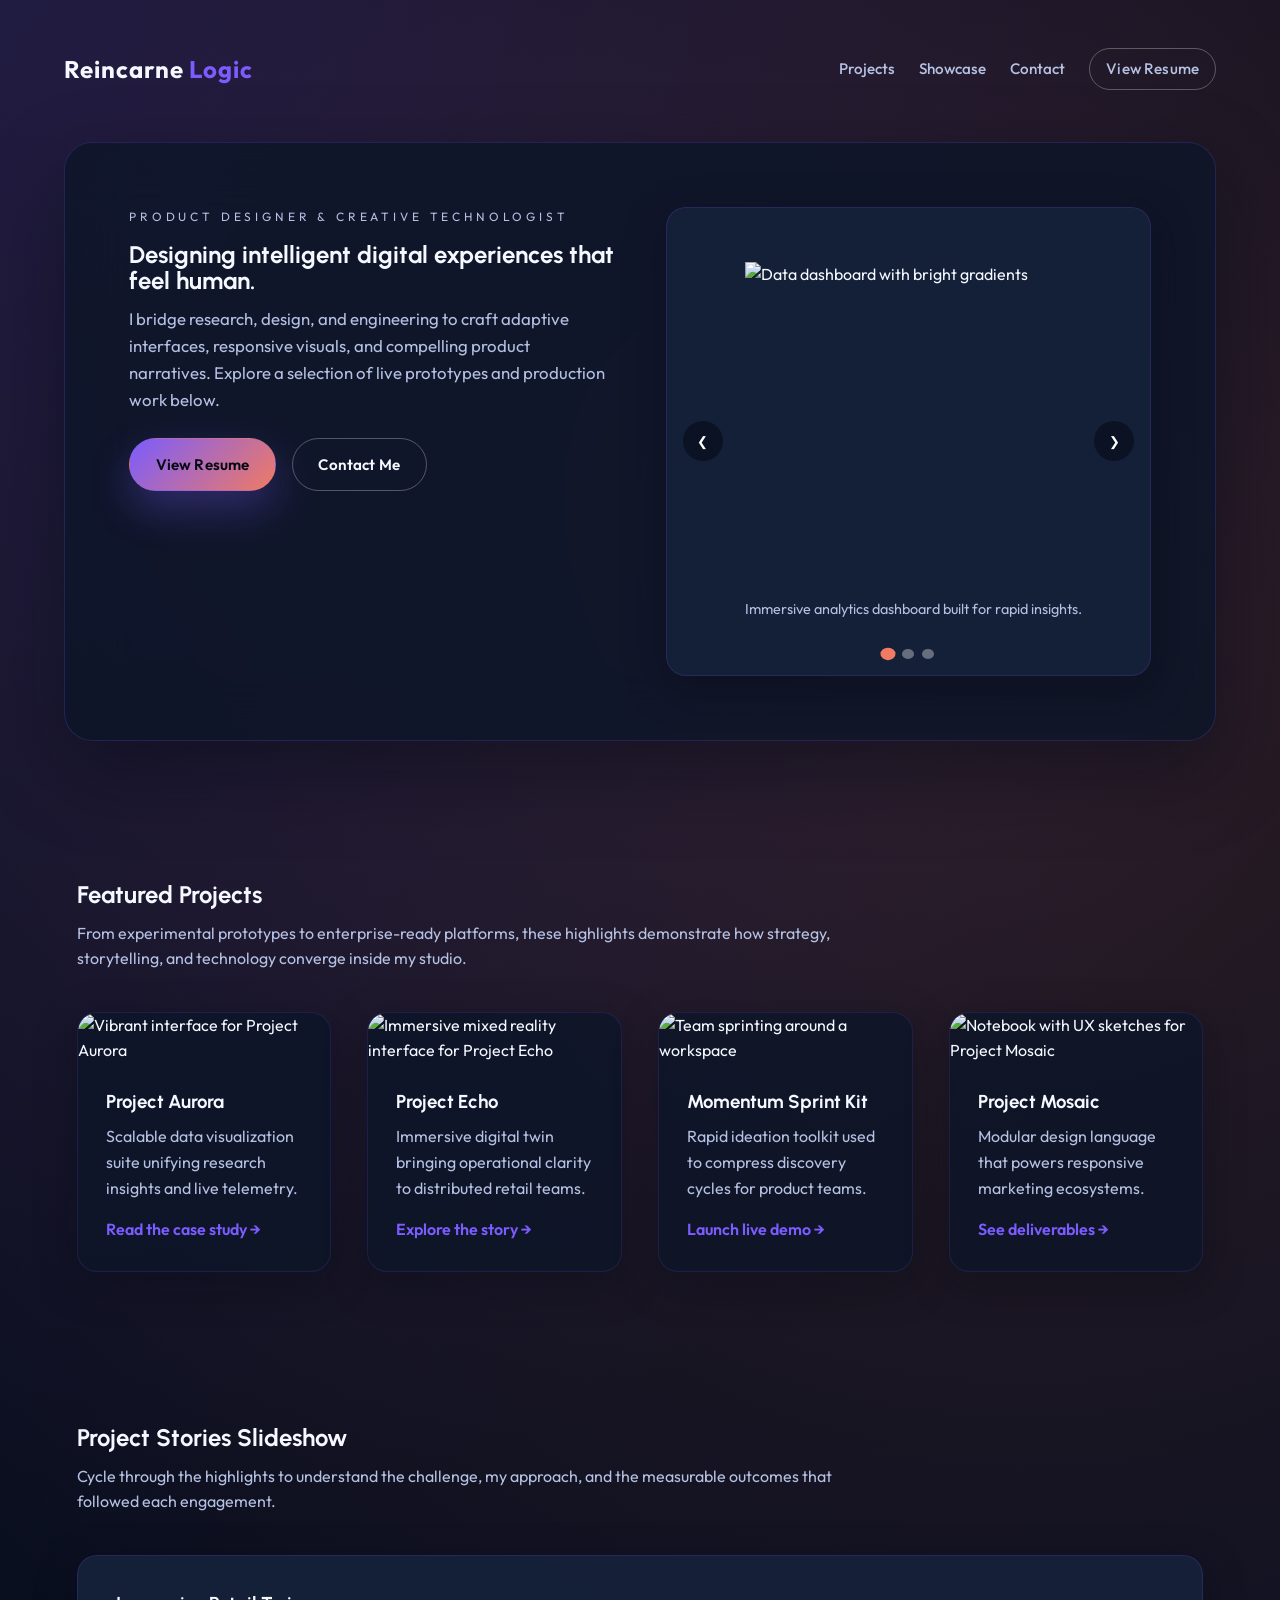
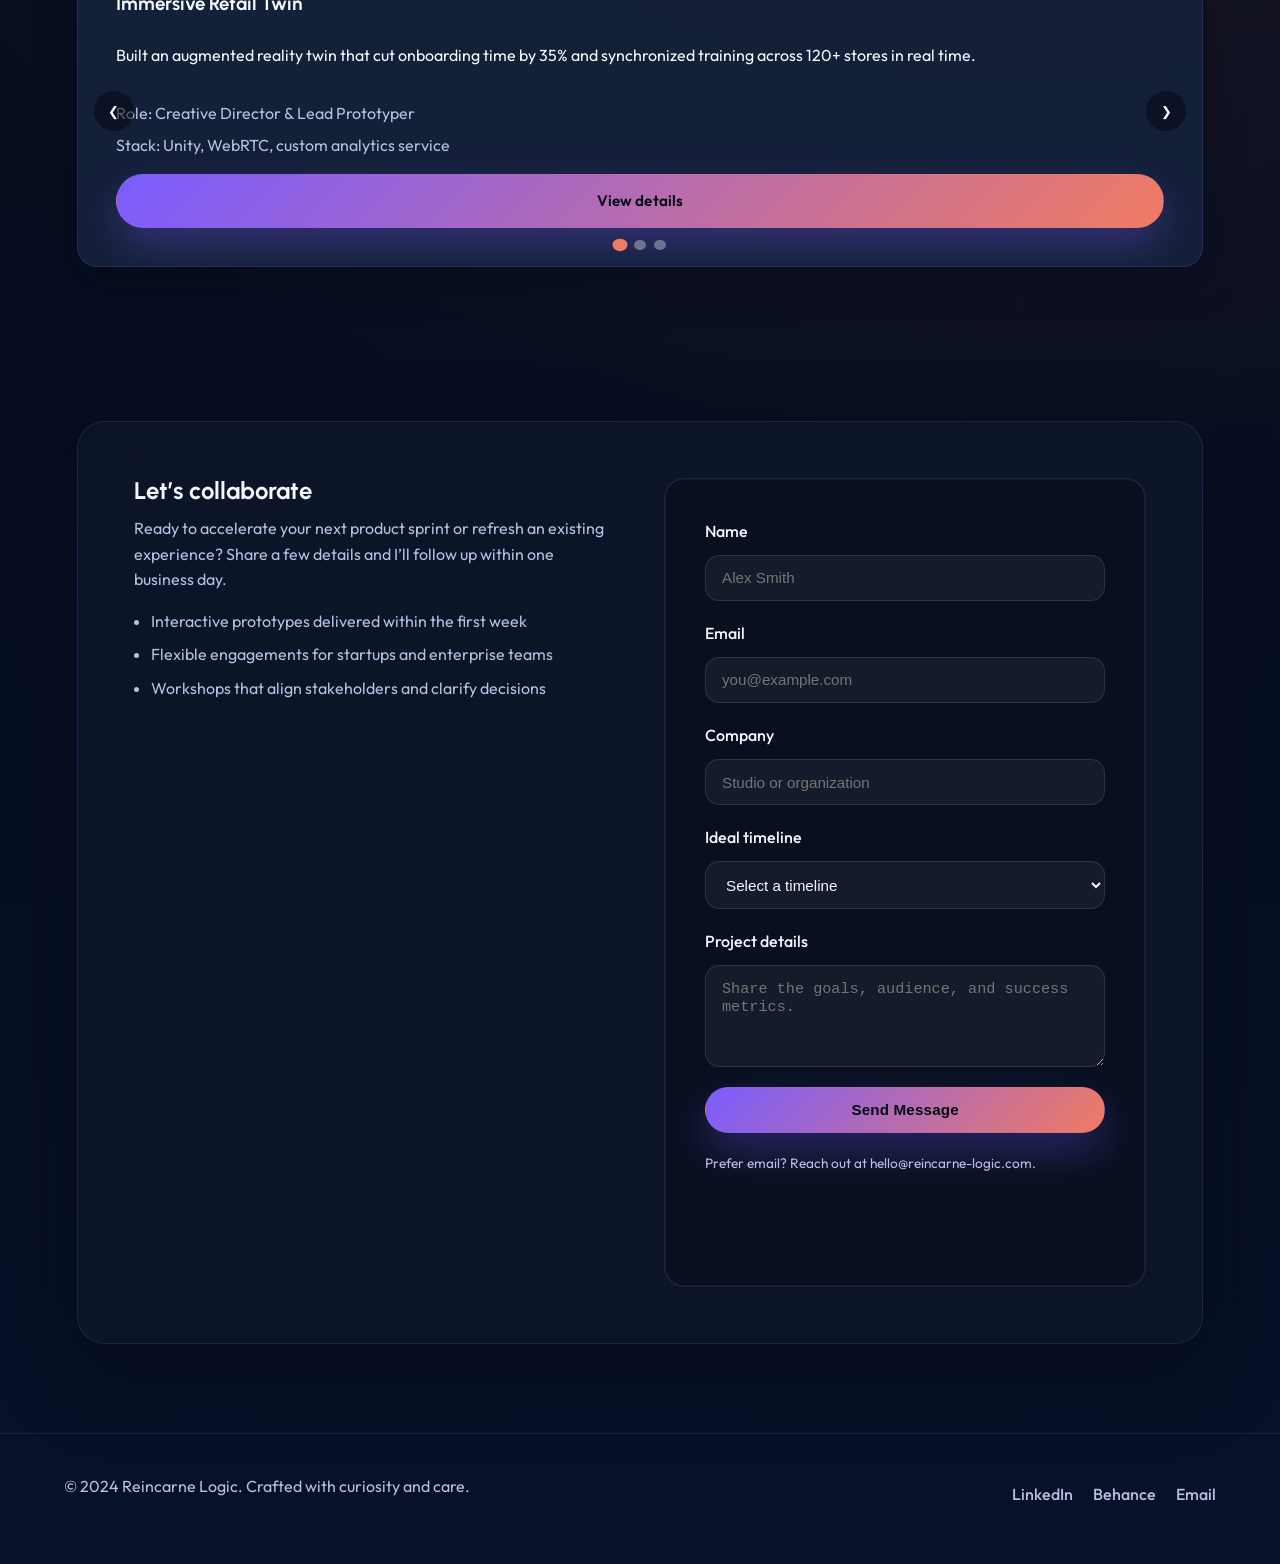
==== index.html @ af2c14fd "Create interactive portfolio experience" ====
<!doctype html>
<html lang="en">
  <head>
    <meta charset="UTF-8" />
    <meta name="viewport" content="width=device-width, initial-scale=1" />
    <title>Reincarne Logic | Portfolio</title>
    <link rel="preconnect" href="https://fonts.googleapis.com" />
    <link rel="preconnect" href="https://fonts.gstatic.com" crossorigin />
    <link
      href="https://fonts.googleapis.com/css2?family=Outfit:wght@300;400;500;600;700&family=Urbanist:wght@400;500;600;700&display=swap"
      rel="stylesheet"
    />
    <link rel="stylesheet" href="styles.css" />
  </head>
  <body>
    <a class="skip-link" href="#main">Skip to content</a>
    <header class="site-header">
      <nav class="nav" aria-label="Primary">
        <a class="logo" href="index.html">
          Reincarne<span class="logo-accent">Logic</span>
        </a>
        <button
          class="nav-toggle"
          type="button"
          aria-expanded="false"
          aria-controls="primary-navigation"
        >
          <span class="sr-only">Toggle navigation</span>
          <span class="nav-toggle-bar"></span>
          <span class="nav-toggle-bar"></span>
          <span class="nav-toggle-bar"></span>
        </button>
        <ul class="nav-links" id="primary-navigation">
          <li><a href="#projects">Projects</a></li>
          <li><a href="#showcase">Showcase</a></li>
          <li><a href="#contact">Contact</a></li>
          <li>
            <a
              class="btn btn-small btn-outline"
              href="https://example.com/reincarne-logic-resume.pdf"
              target="_blank"
              rel="noopener"
              >View Resume</a
            >
          </li>
        </ul>
      </nav>
      <section class="hero" id="top">
        <div class="hero-content">
          <p class="eyebrow">Product Designer &amp; Creative Technologist</p>
          <h1>Designing intelligent digital experiences that feel human.</h1>
          <p class="lead">
            I bridge research, design, and engineering to craft adaptive
            interfaces, responsive visuals, and compelling product narratives.
            Explore a selection of live prototypes and production work below.
          </p>
          <div class="hero-cta">
            <a
              class="btn btn-primary"
              href="https://example.com/reincarne-logic-resume.pdf"
              target="_blank"
              rel="noopener"
              >View Resume</a
            >
            <a class="btn btn-outline" href="#contact">Contact Me</a>
          </div>
        </div>
        <div
          class="slider hero-slider"
          data-slider
          data-auto-advance="7000"
          aria-label="Featured visual concepts"
          tabindex="0"
        >
          <div class="slider-track" data-slider-track>
            <figure class="slide" data-slide>
              <img
                src="https://images.unsplash.com/photo-1553877522-43269d4ea984?auto=format&fit=crop&w=900&q=80"
                alt="Data dashboard with bright gradients"
              />
              <figcaption>
                Immersive analytics dashboard built for rapid insights.
              </figcaption>
            </figure>
            <figure class="slide" data-slide>
              <img
                src="https://images.unsplash.com/photo-1527430253228-e93688616381?auto=format&fit=crop&w=900&q=80"
                alt="Designer collaborating with developers"
              />
              <figcaption>
                Collaborative design systems for cross-functional teams.
              </figcaption>
            </figure>
            <figure class="slide" data-slide>
              <img
                src="https://images.unsplash.com/photo-1523475472560-d2df97ec485c?auto=format&fit=crop&w=900&q=80"
                alt="Mobile phone showing futuristic interface"
              />
              <figcaption>
                Adaptive mobile experiences with real-time personalization.
              </figcaption>
            </figure>
          </div>
          <button
            class="slider-button slider-button--prev"
            type="button"
            data-slider-prev
            aria-label="Previous visual"
          >
            <span aria-hidden="true">&#10094;</span>
          </button>
          <button
            class="slider-button slider-button--next"
            type="button"
            data-slider-next
            aria-label="Next visual"
          >
            <span aria-hidden="true">&#10095;</span>
          </button>
          <div class="slider-dots" data-slider-dots></div>
        </div>
      </section>
    </header>
    <main id="main">
      <section class="section projects" id="projects">
        <div class="section-heading">
          <h2>Featured Projects</h2>
          <p>
            From experimental prototypes to enterprise-ready platforms, these
            highlights demonstrate how strategy, storytelling, and technology
            converge inside my studio.
          </p>
        </div>
        <div class="project-grid">
          <article class="project-card">
            <a href="projects/project-aurora.html">
              <img
                src="https://images.unsplash.com/photo-1483478550801-ceba5fe50e8e?auto=format&fit=crop&w=900&q=80"
                alt="Vibrant interface for Project Aurora"
              />
              <div class="project-card-body">
                <h3>Project Aurora</h3>
                <p>
                  Scalable data visualization suite unifying research insights
                  and live telemetry.
                </p>
                <span class="project-card-cta">Read the case study &rarr;</span>
              </div>
            </a>
          </article>
          <article class="project-card">
            <a href="projects/project-echo.html">
              <img
                src="https://images.unsplash.com/photo-1518770660439-4636190af475?auto=format&fit=crop&w=900&q=80"
                alt="Immersive mixed reality interface for Project Echo"
              />
              <div class="project-card-body">
                <h3>Project Echo</h3>
                <p>
                  Immersive digital twin bringing operational clarity to
                  distributed retail teams.
                </p>
                <span class="project-card-cta">Explore the story &rarr;</span>
              </div>
            </a>
          </article>
          <article class="project-card">
            <a
              href="https://webflow.com/made-in-webflow"
              target="_blank"
              rel="noopener"
            >
              <img
                src="https://images.unsplash.com/photo-1521737604893-d14cc237f11d?auto=format&fit=crop&w=900&q=80"
                alt="Team sprinting around a workspace"
              />
              <div class="project-card-body">
                <h3>Momentum Sprint Kit</h3>
                <p>
                  Rapid ideation toolkit used to compress discovery cycles for
                  product teams.
                </p>
                <span class="project-card-cta">Launch live demo &rarr;</span>
              </div>
            </a>
          </article>
          <article class="project-card">
            <a href="projects/project-mosaic.html">
              <img
                src="https://images.unsplash.com/photo-1531297484001-80022131f5a1?auto=format&fit=crop&w=900&q=80"
                alt="Notebook with UX sketches for Project Mosaic"
              />
              <div class="project-card-body">
                <h3>Project Mosaic</h3>
                <p>
                  Modular design language that powers responsive marketing
                  ecosystems.
                </p>
                <span class="project-card-cta">See deliverables &rarr;</span>
              </div>
            </a>
          </article>
        </div>
      </section>

      <section class="section project-slideshow" id="showcase">
        <div class="section-heading">
          <h2>Project Stories Slideshow</h2>
          <p>
            Cycle through the highlights to understand the challenge, my
            approach, and the measurable outcomes that followed each engagement.
          </p>
        </div>
        <div
          class="slider project-slider"
          data-slider
          data-auto-advance="9000"
          aria-label="Project stories slideshow"
          tabindex="0"
        >
          <div class="slider-track" data-slider-track>
            <article class="project-slide" data-slide>
              <h3>Immersive Retail Twin</h3>
              <p>
                Built an augmented reality twin that cut onboarding time by 35%
                and synchronized training across 120+ stores in real time.
              </p>
              <ul>
                <li>Role: Creative Director &amp; Lead Prototyper</li>
                <li>Stack: Unity, WebRTC, custom analytics service</li>
              </ul>
              <a class="btn btn-primary" href="projects/project-echo.html"
                >View details</a
              >
            </article>
            <article class="project-slide" data-slide>
              <h3>Predictive Health Compass</h3>
              <p>
                Designed a patient-facing app that visualizes preventative care
                paths and integrates with wearable data streams.
              </p>
              <ul>
                <li>Role: Product Designer</li>
                <li>Impact: Increased enrollment in care plans by 22%</li>
              </ul>
              <a
                class="btn btn-outline"
                href="https://dribbble.com"
                target="_blank"
                rel="noopener"
                >See prototype</a
              >
            </article>
            <article class="project-slide" data-slide>
              <h3>Insight Ops Cockpit</h3>
              <p>
                Delivered a mission control surface that merges predictive
                analytics with intuitive workflows for ops leaders.
              </p>
              <ul>
                <li>Role: UX Engineer</li>
                <li>Stack: React, D3.js, scalable design tokens</li>
              </ul>
              <a class="btn btn-primary" href="projects/project-aurora.html"
                >Dive into Aurora</a
              >
            </article>
          </div>
          <button
            class="slider-button slider-button--prev"
            type="button"
            data-slider-prev
            aria-label="Previous project story"
          >
            <span aria-hidden="true">&#10094;</span>
          </button>
          <button
            class="slider-button slider-button--next"
            type="button"
            data-slider-next
            aria-label="Next project story"
          >
            <span aria-hidden="true">&#10095;</span>
          </button>
          <div class="slider-dots" data-slider-dots></div>
        </div>
      </section>

      <section class="section contact-section" id="contact">
        <div class="contact-content">
          <div class="contact-intro">
            <h2>Let&rsquo;s collaborate</h2>
            <p>
              Ready to accelerate your next product sprint or refresh an
              existing experience? Share a few details and I&rsquo;ll follow up
              within one business day.
            </p>
            <ul class="contact-highlights">
              <li>Interactive prototypes delivered within the first week</li>
              <li>Flexible engagements for startups and enterprise teams</li>
              <li>Workshops that align stakeholders and clarify decisions</li>
            </ul>
          </div>
          <form class="contact-form" aria-describedby="contact-note">
            <div class="form-row">
              <label for="name">Name</label>
              <input
                id="name"
                name="name"
                type="text"
                autocomplete="name"
                required
                placeholder="Alex Smith"
              />
            </div>
            <div class="form-row">
              <label for="email">Email</label>
              <input
                id="email"
                name="email"
                type="email"
                autocomplete="email"
                required
                placeholder="you@example.com"
              />
            </div>
            <div class="form-row">
              <label for="company">Company</label>
              <input
                id="company"
                name="company"
                type="text"
                autocomplete="organization"
                placeholder="Studio or organization"
              />
            </div>
            <div class="form-row">
              <label for="timeline">Ideal timeline</label>
              <select id="timeline" name="timeline">
                <option value="" disabled selected>Select a timeline</option>
                <option value="2-weeks">2 weeks</option>
                <option value="1-month">1 month</option>
                <option value="quarter">1 quarter</option>
                <option value="flexible">Flexible</option>
              </select>
            </div>
            <div class="form-row">
              <label for="message">Project details</label>
              <textarea
                id="message"
                name="message"
                rows="4"
                required
                placeholder="Share the goals, audience, and success metrics."
              ></textarea>
            </div>
            <button class="btn btn-primary" type="submit">Send Message</button>
            <p class="form-hint" id="contact-note">
              Prefer email? Reach out at
              <a href="mailto:hello@reincarne-logic.com"
                >hello@reincarne-logic.com</a
              >.
            </p>
            <p class="form-feedback" aria-live="polite"></p>
          </form>
        </div>
      </section>
    </main>
    <footer class="site-footer">
      <p>© 2024 Reincarne Logic. Crafted with curiosity and care.</p>
      <div class="footer-links">
        <a href="https://www.linkedin.com" target="_blank" rel="noopener"
          >LinkedIn</a
        >
        <a href="https://www.behance.net" target="_blank" rel="noopener"
          >Behance</a
        >
        <a href="mailto:hello@reincarne-logic.com">Email</a>
      </div>
    </footer>
    <script src="scripts.js" defer></script>
  </body>
</html>
---- styles.css ----
:root {
  --color-bg: #050915;
  --color-surface: rgba(14, 22, 41, 0.85);
  --color-surface-strong: rgba(22, 33, 58, 0.95);
  --color-accent: #7a5cff;
  --color-accent-strong: #f07b62;
  --color-text: #f5f8ff;
  --color-text-muted: #b5c1e3;
  --color-border: rgba(122, 92, 255, 0.35);
  --shadow-lg: 0 30px 80px rgba(5, 9, 21, 0.45);
  --shadow-md: 0 12px 40px rgba(5, 9, 21, 0.35);
  --radius-lg: 28px;
  --radius-md: 20px;
  --radius-sm: 12px;
  --transition: all 0.35s cubic-bezier(0.4, 0, 0.2, 1);
}

* {
  box-sizing: border-box;
}

body {
  margin: 0;
  font-family:
    "Outfit",
    "Urbanist",
    -apple-system,
    BlinkMacSystemFont,
    "Segoe UI",
    sans-serif;
  color: var(--color-text);
  background: radial-gradient(
      circle at top left,
      rgba(122, 92, 255, 0.18),
      transparent 45%
    ),
    radial-gradient(
      circle at 80% 20%,
      rgba(240, 123, 98, 0.16),
      transparent 55%
    ),
    linear-gradient(180deg, #050915 0%, #081128 100%);
  min-height: 100vh;
  line-height: 1.6;
}

a {
  color: inherit;
  text-decoration: none;
}

a:hover,
a:focus {
  text-decoration: underline;
}

img {
  display: block;
  max-width: 100%;
  border-radius: inherit;
}

h1,
h2,
h3 {
  font-family: "Urbanist", "Outfit", sans-serif;
  line-height: 1.1;
  margin-top: 0;
  margin-bottom: 0.75rem;
}

p {
  margin-top: 0;
  margin-bottom: 1rem;
}

ul {
  margin: 0;
  padding-left: 1.2rem;
}

.section {
  padding: clamp(3rem, 6vw, 5rem) clamp(1.5rem, 6vw, 6rem);
}

.skip-link {
  position: absolute;
  top: -100px;
  left: 1.5rem;
  background: var(--color-accent);
  color: #050915;
  padding: 0.75rem 1.25rem;
  border-radius: var(--radius-sm);
  font-weight: 600;
  z-index: 1000;
  transition: var(--transition);
}

.skip-link:focus {
  top: 1.5rem;
}

.site-header {
  padding: clamp(1.5rem, 5vw, 3rem) clamp(1.5rem, 5vw, 4rem) 0;
}

.nav {
  display: flex;
  align-items: center;
  justify-content: space-between;
  gap: 1.5rem;
  position: relative;
}

.logo {
  font-weight: 700;
  font-size: clamp(1.25rem, 2vw, 1.5rem);
  letter-spacing: 0.04em;
  display: inline-flex;
  align-items: center;
  gap: 0.35rem;
}

.logo-accent {
  color: var(--color-accent);
}

.nav-links {
  list-style: none;
  display: flex;
  gap: 1.5rem;
  align-items: center;
  margin: 0;
}

.nav-links a {
  font-weight: 500;
  font-size: 0.95rem;
  color: var(--color-text-muted);
  transition: color 0.2s ease;
}

.nav-links a:hover,
.nav-links a:focus {
  color: var(--color-text);
  text-decoration: none;
}

.nav-toggle {
  display: inline-flex;
  flex-direction: column;
  justify-content: center;
  gap: 0.3rem;
  width: 2.75rem;
  height: 2.75rem;
  border-radius: var(--radius-sm);
  border: 1px solid transparent;
  background: rgba(255, 255, 255, 0.05);
  color: var(--color-text);
  padding: 0.4rem;
  cursor: pointer;
  transition: var(--transition);
}

.nav-toggle:hover,
.nav-toggle:focus {
  border-color: rgba(255, 255, 255, 0.18);
  background: rgba(122, 92, 255, 0.15);
}

.nav-toggle-bar {
  width: 100%;
  height: 2px;
  background: currentColor;
  border-radius: 999px;
}

.hero {
  margin-top: clamp(2rem, 4vw, 4rem);
  background: var(--color-surface);
  border: 1px solid rgba(122, 92, 255, 0.2);
  border-radius: var(--radius-lg);
  padding: clamp(2.5rem, 6vw, 4rem);
  display: grid;
  grid-template-columns: repeat(auto-fit, minmax(280px, 1fr));
  gap: clamp(2rem, 4vw, 4rem);
  box-shadow: var(--shadow-lg);
  backdrop-filter: blur(30px);
}

.hero-content {
  max-width: 34rem;
}

.eyebrow {
  text-transform: uppercase;
  letter-spacing: 0.32em;
  font-size: 0.75rem;
  color: var(--color-text-muted);
  margin-bottom: 1rem;
}

.lead {
  font-size: 1.05rem;
  color: var(--color-text-muted);
}

.hero-cta {
  display: flex;
  flex-wrap: wrap;
  gap: 1rem;
  margin-top: 1.5rem;
}

.btn {
  display: inline-flex;
  align-items: center;
  justify-content: center;
  gap: 0.4rem;
  padding: 0.85rem 1.6rem;
  border-radius: 999px;
  font-weight: 600;
  font-size: 0.95rem;
  letter-spacing: 0.01em;
  border: 1px solid transparent;
  transition: var(--transition);
}

.btn-primary {
  background: linear-gradient(
    135deg,
    var(--color-accent),
    var(--color-accent-strong)
  );
  color: #050915;
  box-shadow: 0 18px 40px rgba(122, 92, 255, 0.3);
}

.btn-primary:hover,
.btn-primary:focus {
  transform: translateY(-2px) scale(1.01);
  box-shadow: 0 24px 50px rgba(122, 92, 255, 0.35);
  text-decoration: none;
}

.btn-outline {
  border-color: rgba(255, 255, 255, 0.28);
  color: var(--color-text);
  background: transparent;
}

.btn-outline:hover,
.btn-outline:focus {
  border-color: rgba(255, 255, 255, 0.5);
  background: rgba(255, 255, 255, 0.08);
  text-decoration: none;
}

.btn-small {
  padding: 0.5rem 1rem;
  font-size: 0.85rem;
}

.section-heading {
  max-width: 48rem;
  margin-bottom: 2.5rem;
}

.section-heading p {
  color: var(--color-text-muted);
}

.projects {
  margin-top: clamp(3rem, 5vw, 5rem);
}

.project-grid {
  display: grid;
  grid-template-columns: repeat(auto-fit, minmax(240px, 1fr));
  gap: clamp(1.5rem, 3vw, 2.25rem);
}

.project-card {
  background: var(--color-surface);
  border-radius: var(--radius-md);
  border: 1px solid rgba(122, 92, 255, 0.15);
  overflow: hidden;
  box-shadow: var(--shadow-md);
  transition: var(--transition);
}

.project-card:hover,
.project-card:focus-within {
  transform: translateY(-6px);
  box-shadow: 0 26px 70px rgba(5, 9, 21, 0.4);
}

.project-card-body {
  padding: 1.75rem;
}

.project-detail-grid {
  display: grid;
  grid-template-columns: repeat(auto-fit, minmax(220px, 1fr));
  gap: clamp(1.5rem, 4vw, 2.5rem);
}

.detail-card {
  background: var(--color-surface);
  border-radius: var(--radius-md);
  border: 1px solid rgba(122, 92, 255, 0.16);
  padding: clamp(1.5rem, 3vw, 2.25rem);
  box-shadow: var(--shadow-md);
}

.detail-card h3 {
  margin-bottom: 1rem;
}

.detail-card ul {
  list-style: none;
  padding: 0;
  margin: 0;
  display: grid;
  gap: 0.5rem;
  color: var(--color-text-muted);
}

.process-steps {
  display: grid;
  grid-template-columns: repeat(auto-fit, minmax(220px, 1fr));
  gap: clamp(1.5rem, 3vw, 2.25rem);
}

.process-step {
  background: var(--color-surface-strong);
  border-radius: var(--radius-md);
  padding: clamp(1.5rem, 3vw, 2.25rem);
  border: 1px solid rgba(122, 92, 255, 0.18);
  box-shadow: var(--shadow-md);
}

.process-step p {
  color: var(--color-text-muted);
}

.project-cta {
  padding-top: 0;
}

.project-cta-card {
  background: linear-gradient(
    135deg,
    rgba(122, 92, 255, 0.2),
    rgba(240, 123, 98, 0.2)
  );
  border-radius: var(--radius-lg);
  padding: clamp(2rem, 5vw, 3rem);
  border: 1px solid rgba(122, 92, 255, 0.25);
  box-shadow: var(--shadow-lg);
}

.project-cta-card p {
  color: var(--color-text-muted);
  max-width: 40rem;
}

.project-card-body p {
  color: var(--color-text-muted);
}

.project-card-cta {
  display: inline-flex;
  align-items: center;
  gap: 0.25rem;
  color: var(--color-accent);
  font-weight: 600;
}

.slider {
  position: relative;
  overflow: hidden;
  border-radius: var(--radius-md);
  background: var(--color-surface-strong);
  border: 1px solid rgba(122, 92, 255, 0.18);
  box-shadow: var(--shadow-md);
  touch-action: pan-y;
}

.slider-track {
  display: flex;
  transition: transform 0.6s cubic-bezier(0.6, 0, 0.2, 1);
}

.slide,
.project-slide {
  min-width: 100%;
  flex: 0 0 100%;
  padding: clamp(1.5rem, 3vw, 2.5rem);
}

.slide img {
  width: 100%;
  height: clamp(14rem, 30vw, 20rem);
  object-fit: cover;
  margin-bottom: 1rem;
}

.slide figcaption {
  color: var(--color-text-muted);
  font-size: 0.9rem;
}

.project-slide {
  display: flex;
  flex-direction: column;
  gap: 1rem;
  justify-content: center;
}

.project-slide ul {
  list-style: none;
  padding: 0;
  display: grid;
  gap: 0.4rem;
  color: var(--color-text-muted);
}

.slider-button {
  position: absolute;
  top: 50%;
  transform: translateY(-50%);
  width: 2.5rem;
  height: 2.5rem;
  border-radius: 50%;
  border: none;
  background: rgba(5, 9, 21, 0.55);
  color: #fff;
  display: inline-flex;
  align-items: center;
  justify-content: center;
  cursor: pointer;
  transition: var(--transition);
  z-index: 2;
}

.slider-button--prev {
  left: 1rem;
}

.slider-button--next {
  right: 1rem;
}

.slider-button:hover,
.slider-button:focus {
  background: rgba(122, 92, 255, 0.85);
  transform: translateY(-50%) scale(1.05);
}

.slider-dots {
  position: absolute;
  inset-inline: 0;
  bottom: 1rem;
  display: flex;
  justify-content: center;
  gap: 0.5rem;
}

.slider-dots button {
  width: 0.65rem;
  height: 0.65rem;
  border-radius: 50%;
  border: none;
  background: rgba(255, 255, 255, 0.35);
  cursor: pointer;
  transition:
    transform 0.3s ease,
    background 0.3s ease;
}

.slider-dots button.is-active {
  transform: scale(1.25);
  background: var(--color-accent-strong);
}

.contact-section {
  padding-bottom: clamp(4rem, 7vw, 6rem);
}

.contact-content {
  display: grid;
  grid-template-columns: repeat(auto-fit, minmax(280px, 1fr));
  gap: clamp(2rem, 4vw, 3rem);
  background: var(--color-surface);
  border: 1px solid rgba(122, 92, 255, 0.18);
  padding: clamp(2.5rem, 5vw, 3.5rem);
  border-radius: var(--radius-lg);
  box-shadow: var(--shadow-lg);
  backdrop-filter: blur(24px);
}

.contact-intro p,
.contact-intro li {
  color: var(--color-text-muted);
}

.contact-highlights {
  list-style: disc;
  padding-left: 1.1rem;
  display: grid;
  gap: 0.5rem;
}

.contact-form {
  display: grid;
  gap: 1.25rem;
  background: rgba(8, 14, 29, 0.55);
  padding: clamp(1.75rem, 4vw, 2.5rem);
  border-radius: var(--radius-md);
  border: 1px solid rgba(122, 92, 255, 0.22);
  box-shadow: inset 0 0 0 1px rgba(255, 255, 255, 0.05);
}

.form-row {
  display: grid;
  gap: 0.65rem;
}

label {
  font-weight: 500;
}

input,
textarea,
select {
  width: 100%;
  background: rgba(255, 255, 255, 0.05);
  border: 1px solid rgba(255, 255, 255, 0.1);
  border-radius: 14px;
  padding: 0.85rem 1rem;
  color: var(--color-text);
  font-size: 0.95rem;
  transition:
    border 0.2s ease,
    box-shadow 0.2s ease;
}

input:focus,
textarea:focus,
select:focus {
  outline: none;
  border-color: rgba(122, 92, 255, 0.6);
  box-shadow: 0 0 0 3px rgba(122, 92, 255, 0.25);
}

textarea {
  resize: vertical;
}

.form-hint {
  font-size: 0.85rem;
  color: var(--color-text-muted);
}

.form-feedback {
  min-height: 1.2rem;
  font-weight: 500;
  color: var(--color-accent-strong);
}

.form-feedback.is-error {
  color: #ff9b9b;
}

.site-footer {
  padding: 2.5rem clamp(1.5rem, 6vw, 4rem) 3rem;
  border-top: 1px solid rgba(122, 92, 255, 0.18);
  display: flex;
  flex-wrap: wrap;
  gap: 1rem;
  justify-content: space-between;
  align-items: center;
  color: var(--color-text-muted);
}

.footer-links {
  display: inline-flex;
  gap: 1.25rem;
  font-weight: 500;
}

.footer-links a:hover,
.footer-links a:focus {
  color: var(--color-text);
  text-decoration: none;
}

.sr-only {
  position: absolute;
  width: 1px;
  height: 1px;
  padding: 0;
  margin: -1px;
  overflow: hidden;
  clip: rect(0, 0, 0, 0);
  border: 0;
}

@media (max-width: 800px) {
  .nav-links {
    position: absolute;
    inset-inline-end: 0;
    top: calc(100% + 0.75rem);
    background: var(--color-surface-strong);
    border-radius: var(--radius-md);
    padding: 1.5rem;
    flex-direction: column;
    gap: 1rem;
    min-width: min(70vw, 16rem);
    box-shadow: var(--shadow-md);
    border: 1px solid rgba(122, 92, 255, 0.18);
    display: none;
  }

  .nav-links.is-open {
    display: flex;
  }
}

@media (min-width: 801px) {
  .nav-toggle {
    display: none;
  }
}

@media (max-width: 700px) {
  .hero {
    padding: 2rem;
  }

  .slider-button {
    display: none;
  }

  .site-footer {
    flex-direction: column;
    align-items: flex-start;
  }
}

@media (prefers-reduced-motion: reduce) {
  *,
  *::before,
  *::after {
    animation-duration: 0.01ms !important;
    animation-iteration-count: 1 !important;
    transition-duration: 0.01ms !important;
    scroll-behavior: auto !important;
  }
}
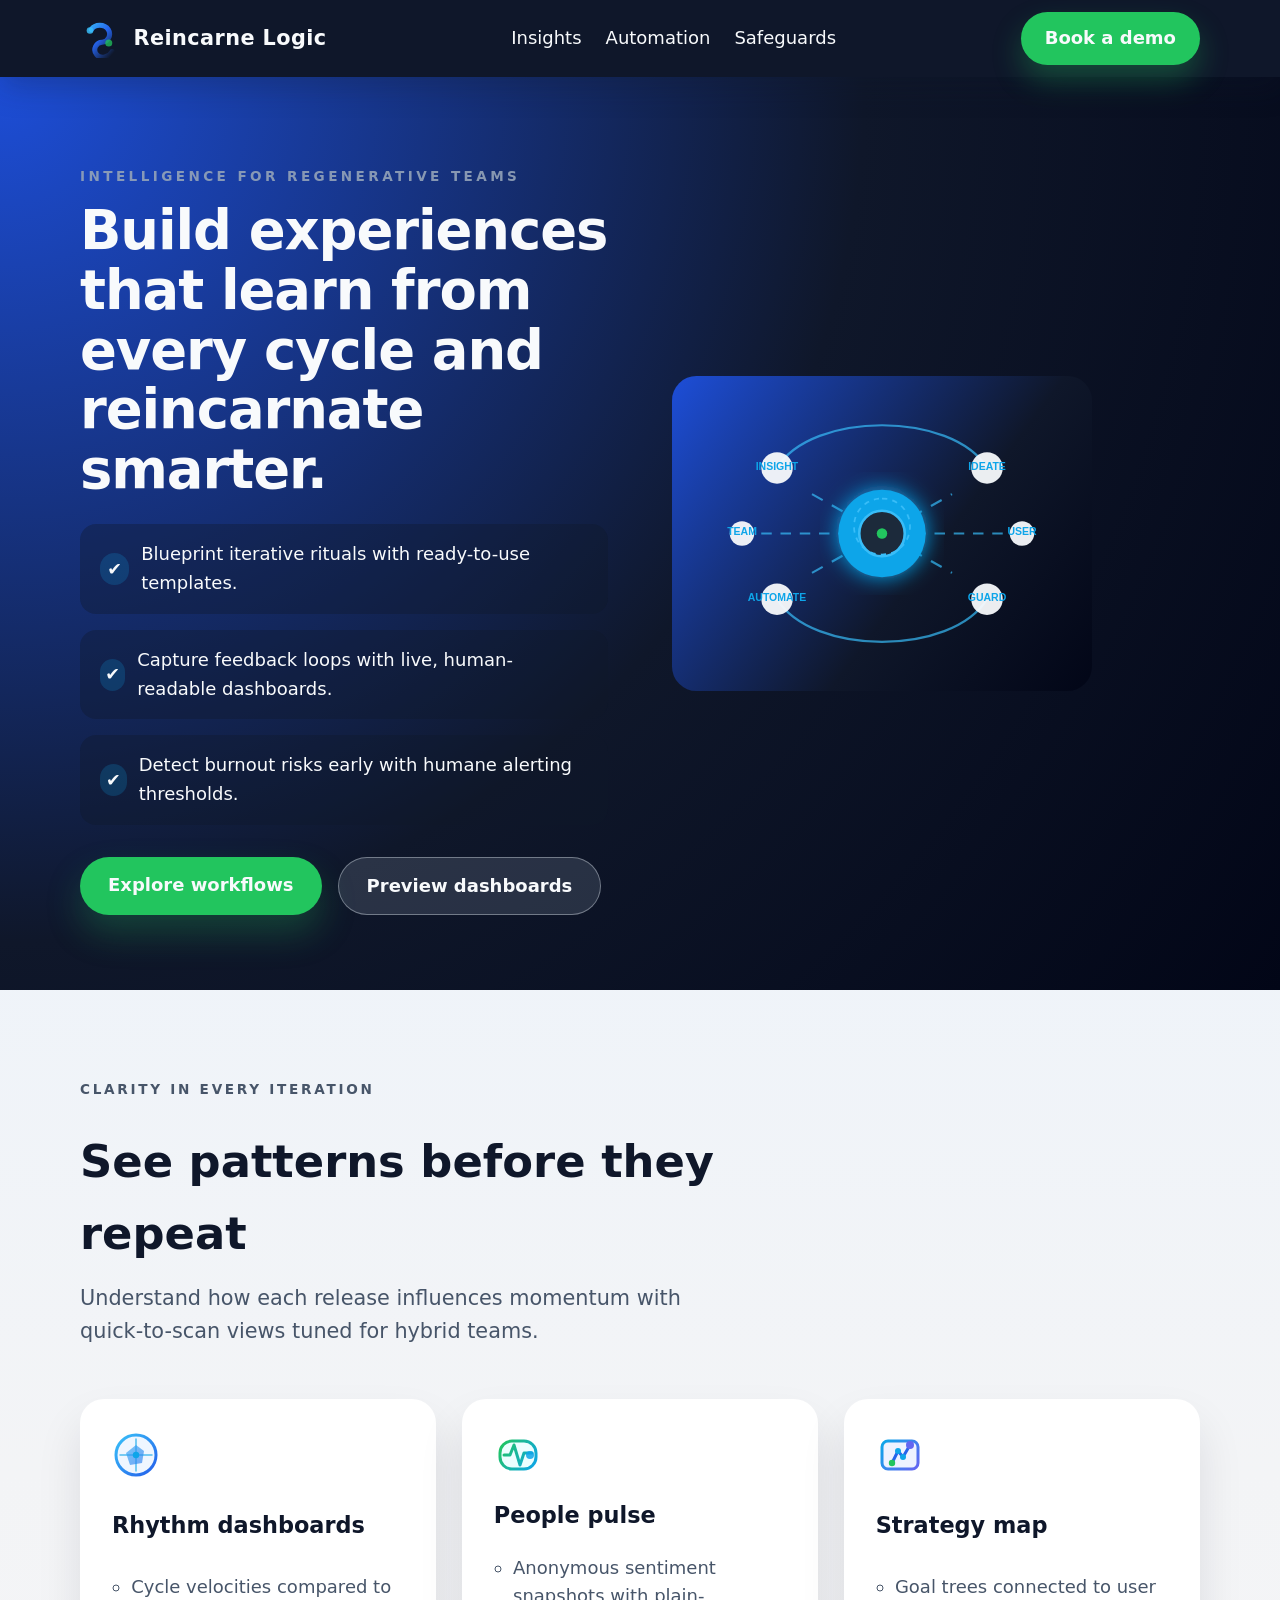
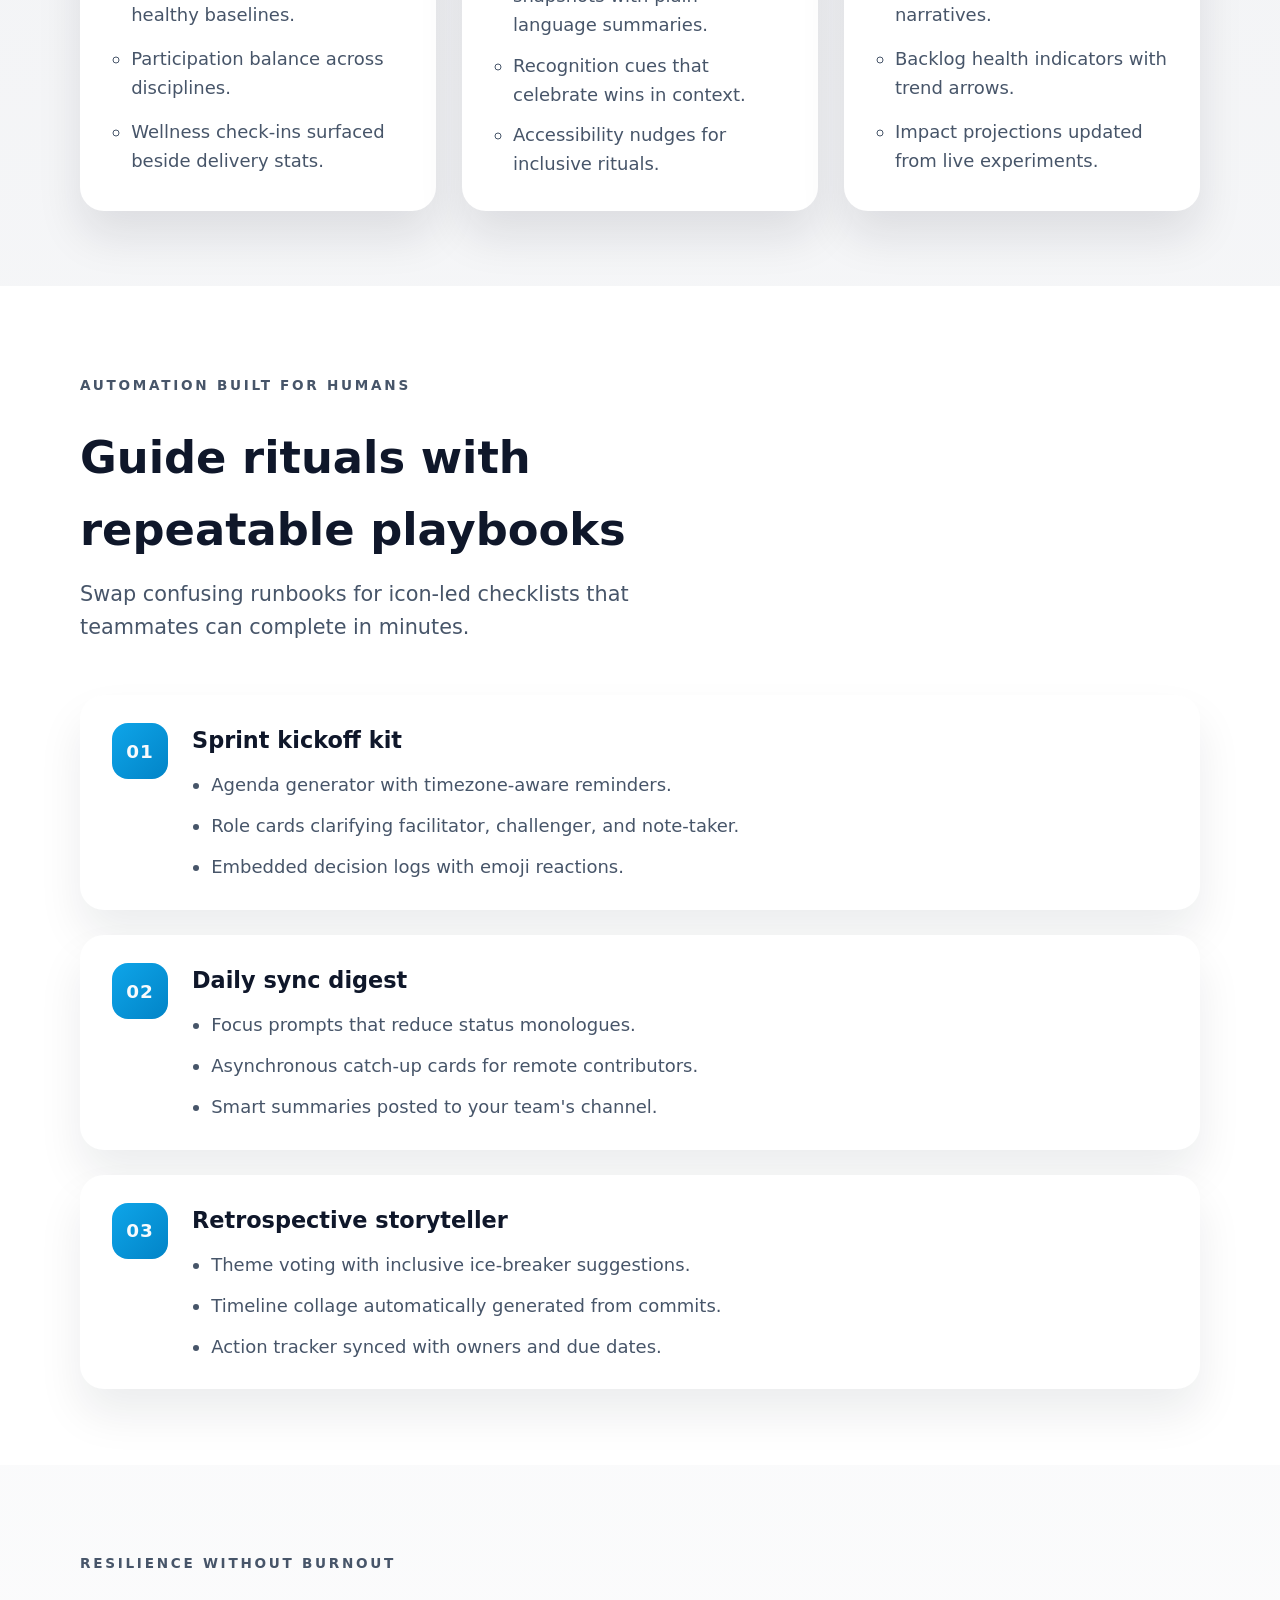
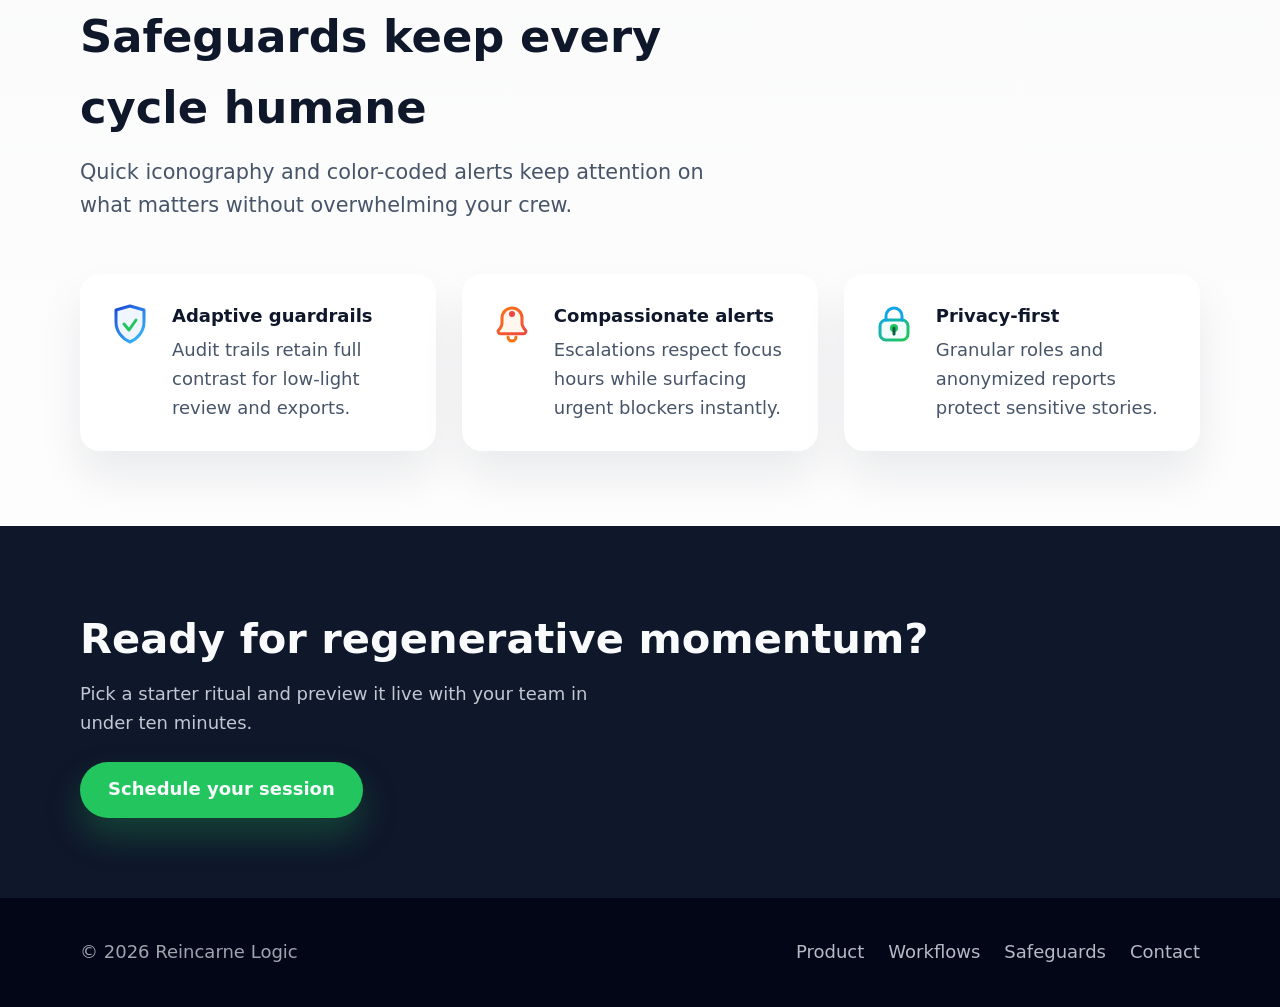
==== commit 97ab13a4: "Create responsive landing layout" ====
--- a/index.html
+++ b/index.html
@@ -1,383 +1,286 @@
 <!doctype html>
 <html lang="en">
   <head>
-    <meta charset="UTF-8" />
+    <meta charset="utf-8" />
     <meta name="viewport" content="width=device-width, initial-scale=1" />
-    <title>Reincarne Logic | Portfolio</title>
-    <link rel="preconnect" href="https://fonts.googleapis.com" />
-    <link rel="preconnect" href="https://fonts.gstatic.com" crossorigin />
-    <link
-      href="https://fonts.googleapis.com/css2?family=Outfit:wght@300;400;500;600;700&family=Urbanist:wght@400;500;600;700&display=swap"
-      rel="stylesheet"
+    <title>Reincarne Logic | Adaptive System Design</title>
+    <meta
+      name="description"
+      content="Design adaptive systems with clear insights, automated rituals, and resilient safeguards tailored for regenerative product teams."
     />
     <link rel="stylesheet" href="styles.css" />
   </head>
   <body>
-    <a class="skip-link" href="#main">Skip to content</a>
+    <a class="skip-link" href="#main">Skip to main content</a>
     <header class="site-header">
-      <nav class="nav" aria-label="Primary">
-        <a class="logo" href="index.html">
-          Reincarne<span class="logo-accent">Logic</span>
-        </a>
-        <button
-          class="nav-toggle"
-          type="button"
-          aria-expanded="false"
-          aria-controls="primary-navigation"
-        >
-          <span class="sr-only">Toggle navigation</span>
-          <span class="nav-toggle-bar"></span>
-          <span class="nav-toggle-bar"></span>
-          <span class="nav-toggle-bar"></span>
-        </button>
-        <ul class="nav-links" id="primary-navigation">
-          <li><a href="#projects">Projects</a></li>
-          <li><a href="#showcase">Showcase</a></li>
+      <div class="container nav-wrapper">
+        <div class="brand">
+          <img
+            src="assets/reincarne-mark.svg"
+            alt="Reincarne Logic infinity logo"
+            class="brand-mark"
+            width="40"
+            height="40"
+          />
+          <span class="brand-name">Reincarne Logic</span>
+        </div>
+        <nav aria-label="Primary">
+          <ul class="nav-links">
+            <li><a href="#insights">Insights</a></li>
+            <li><a href="#automation">Automation</a></li>
+            <li><a href="#safeguards">Safeguards</a></li>
+          </ul>
+        </nav>
+        <a class="cta-button" href="#contact">Book a demo</a>
+      </div>
+    </header>
+
+    <main id="main">
+      <section class="hero" aria-labelledby="hero-title">
+        <div class="container hero-content">
+          <div class="hero-text">
+            <p class="eyebrow">Intelligence for regenerative teams</p>
+            <h1 id="hero-title">
+              Build experiences that learn from every cycle and reincarnate
+              smarter.
+            </h1>
+            <ul class="highlight-list" aria-label="Key benefits">
+              <li>Blueprint iterative rituals with ready-to-use templates.</li>
+              <li>
+                Capture feedback loops with live, human-readable dashboards.
+              </li>
+              <li>
+                Detect burnout risks early with humane alerting thresholds.
+              </li>
+            </ul>
+            <div class="hero-actions">
+              <a class="primary-action" href="#automation">Explore workflows</a>
+              <a class="secondary-action" href="#insights"
+                >Preview dashboards</a
+              >
+            </div>
+          </div>
+          <div class="hero-visual" role="presentation">
+            <img
+              src="assets/hero-illustration.svg"
+              alt="Network nodes connecting data, automations, and safeguards"
+              class="hero-illustration"
+              width="420"
+              height="360"
+            />
+          </div>
+        </div>
+      </section>
+
+      <section id="insights" class="section" aria-labelledby="insight-title">
+        <div class="container">
+          <div class="section-header">
+            <p class="eyebrow">Clarity in every iteration</p>
+            <h2 id="insight-title">See patterns before they repeat</h2>
+            <p class="section-intro">
+              Understand how each release influences momentum with quick-to-scan
+              views tuned for hybrid teams.
+            </p>
+          </div>
+          <ul class="card-grid">
+            <li class="feature-card">
+              <img
+                src="assets/insight.svg"
+                alt="Analytics radar icon"
+                class="feature-icon"
+              />
+              <h3>Rhythm dashboards</h3>
+              <ul class="item-list">
+                <li>Cycle velocities compared to healthy baselines.</li>
+                <li>Participation balance across disciplines.</li>
+                <li>Wellness check-ins surfaced beside delivery stats.</li>
+              </ul>
+            </li>
+            <li class="feature-card">
+              <img
+                src="assets/pulse.svg"
+                alt="Pulse wave icon"
+                class="feature-icon"
+              />
+              <h3>People pulse</h3>
+              <ul class="item-list">
+                <li>
+                  Anonymous sentiment snapshots with plain-language summaries.
+                </li>
+                <li>Recognition cues that celebrate wins in context.</li>
+                <li>Accessibility nudges for inclusive rituals.</li>
+              </ul>
+            </li>
+            <li class="feature-card">
+              <img
+                src="assets/map.svg"
+                alt="Strategy map icon"
+                class="feature-icon"
+              />
+              <h3>Strategy map</h3>
+              <ul class="item-list">
+                <li>Goal trees connected to user narratives.</li>
+                <li>Backlog health indicators with trend arrows.</li>
+                <li>Impact projections updated from live experiments.</li>
+              </ul>
+            </li>
+          </ul>
+        </div>
+      </section>
+
+      <section
+        id="automation"
+        class="section section-alt"
+        aria-labelledby="automation-title"
+      >
+        <div class="container">
+          <div class="section-header">
+            <p class="eyebrow">Automation built for humans</p>
+            <h2 id="automation-title">
+              Guide rituals with repeatable playbooks
+            </h2>
+            <p class="section-intro">
+              Swap confusing runbooks for icon-led checklists that teammates can
+              complete in minutes.
+            </p>
+          </div>
+          <div class="timeline">
+            <article class="timeline-step">
+              <div class="step-label">01</div>
+              <div class="step-content">
+                <h3>Sprint kickoff kit</h3>
+                <ul class="item-list">
+                  <li>Agenda generator with timezone-aware reminders.</li>
+                  <li>
+                    Role cards clarifying facilitator, challenger, and
+                    note-taker.
+                  </li>
+                  <li>Embedded decision logs with emoji reactions.</li>
+                </ul>
+              </div>
+            </article>
+            <article class="timeline-step">
+              <div class="step-label">02</div>
+              <div class="step-content">
+                <h3>Daily sync digest</h3>
+                <ul class="item-list">
+                  <li>Focus prompts that reduce status monologues.</li>
+                  <li>Asynchronous catch-up cards for remote contributors.</li>
+                  <li>Smart summaries posted to your team's channel.</li>
+                </ul>
+              </div>
+            </article>
+            <article class="timeline-step">
+              <div class="step-label">03</div>
+              <div class="step-content">
+                <h3>Retrospective storyteller</h3>
+                <ul class="item-list">
+                  <li>Theme voting with inclusive ice-breaker suggestions.</li>
+                  <li>
+                    Timeline collage automatically generated from commits.
+                  </li>
+                  <li>Action tracker synced with owners and due dates.</li>
+                </ul>
+              </div>
+            </article>
+          </div>
+        </div>
+      </section>
+
+      <section
+        id="safeguards"
+        class="section"
+        aria-labelledby="safeguard-title"
+      >
+        <div class="container">
+          <div class="section-header">
+            <p class="eyebrow">Resilience without burnout</p>
+            <h2 id="safeguard-title">Safeguards keep every cycle humane</h2>
+            <p class="section-intro">
+              Quick iconography and color-coded alerts keep attention on what
+              matters without overwhelming your crew.
+            </p>
+          </div>
+          <div class="metric-grid" role="list">
+            <div class="metric-card" role="listitem">
+              <img
+                src="assets/shield.svg"
+                alt="Shield icon"
+                class="metric-icon"
+              />
+              <div>
+                <p class="metric-label">Adaptive guardrails</p>
+                <p class="metric-detail">
+                  Audit trails retain full contrast for low-light review and
+                  exports.
+                </p>
+              </div>
+            </div>
+            <div class="metric-card" role="listitem">
+              <img
+                src="assets/alert.svg"
+                alt="Bell alert icon"
+                class="metric-icon"
+              />
+              <div>
+                <p class="metric-label">Compassionate alerts</p>
+                <p class="metric-detail">
+                  Escalations respect focus hours while surfacing urgent
+                  blockers instantly.
+                </p>
+              </div>
+            </div>
+            <div class="metric-card" role="listitem">
+              <img
+                src="assets/lock.svg"
+                alt="Secure lock icon"
+                class="metric-icon"
+              />
+              <div>
+                <p class="metric-label">Privacy-first</p>
+                <p class="metric-detail">
+                  Granular roles and anonymized reports protect sensitive
+                  stories.
+                </p>
+              </div>
+            </div>
+          </div>
+        </div>
+      </section>
+
+      <section id="contact" class="cta-section" aria-labelledby="cta-title">
+        <div class="container cta-content">
+          <div>
+            <h2 id="cta-title">Ready for regenerative momentum?</h2>
+            <p>
+              Pick a starter ritual and preview it live with your team in under
+              ten minutes.
+            </p>
+          </div>
+          <a class="primary-action" href="mailto:hello@reincarnelogic.com"
+            >Schedule your session</a
+          >
+        </div>
+      </section>
+    </main>
+
+    <footer class="site-footer">
+      <div class="container footer-content">
+        <p class="footer-brand">© <span id="year"></span> Reincarne Logic</p>
+        <ul class="footer-links">
+          <li><a href="#insights">Product</a></li>
+          <li><a href="#automation">Workflows</a></li>
+          <li><a href="#safeguards">Safeguards</a></li>
           <li><a href="#contact">Contact</a></li>
-          <li>
-            <a
-              class="btn btn-small btn-outline"
-              href="https://example.com/reincarne-logic-resume.pdf"
-              target="_blank"
-              rel="noopener"
-              >View Resume</a
-            >
-          </li>
         </ul>
-      </nav>
-      <section class="hero" id="top">
-        <div class="hero-content">
-          <p class="eyebrow">Product Designer &amp; Creative Technologist</p>
-          <h1>Designing intelligent digital experiences that feel human.</h1>
-          <p class="lead">
-            I bridge research, design, and engineering to craft adaptive
-            interfaces, responsive visuals, and compelling product narratives.
-            Explore a selection of live prototypes and production work below.
-          </p>
-          <div class="hero-cta">
-            <a
-              class="btn btn-primary"
-              href="https://example.com/reincarne-logic-resume.pdf"
-              target="_blank"
-              rel="noopener"
-              >View Resume</a
-            >
-            <a class="btn btn-outline" href="#contact">Contact Me</a>
-          </div>
-        </div>
-        <div
-          class="slider hero-slider"
-          data-slider
-          data-auto-advance="7000"
-          aria-label="Featured visual concepts"
-          tabindex="0"
-        >
-          <div class="slider-track" data-slider-track>
-            <figure class="slide" data-slide>
-              <img
-                src="https://images.unsplash.com/photo-1553877522-43269d4ea984?auto=format&fit=crop&w=900&q=80"
-                alt="Data dashboard with bright gradients"
-              />
-              <figcaption>
-                Immersive analytics dashboard built for rapid insights.
-              </figcaption>
-            </figure>
-            <figure class="slide" data-slide>
-              <img
-                src="https://images.unsplash.com/photo-1527430253228-e93688616381?auto=format&fit=crop&w=900&q=80"
-                alt="Designer collaborating with developers"
-              />
-              <figcaption>
-                Collaborative design systems for cross-functional teams.
-              </figcaption>
-            </figure>
-            <figure class="slide" data-slide>
-              <img
-                src="https://images.unsplash.com/photo-1523475472560-d2df97ec485c?auto=format&fit=crop&w=900&q=80"
-                alt="Mobile phone showing futuristic interface"
-              />
-              <figcaption>
-                Adaptive mobile experiences with real-time personalization.
-              </figcaption>
-            </figure>
-          </div>
-          <button
-            class="slider-button slider-button--prev"
-            type="button"
-            data-slider-prev
-            aria-label="Previous visual"
-          >
-            <span aria-hidden="true">&#10094;</span>
-          </button>
-          <button
-            class="slider-button slider-button--next"
-            type="button"
-            data-slider-next
-            aria-label="Next visual"
-          >
-            <span aria-hidden="true">&#10095;</span>
-          </button>
-          <div class="slider-dots" data-slider-dots></div>
-        </div>
-      </section>
-    </header>
-    <main id="main">
-      <section class="section projects" id="projects">
-        <div class="section-heading">
-          <h2>Featured Projects</h2>
-          <p>
-            From experimental prototypes to enterprise-ready platforms, these
-            highlights demonstrate how strategy, storytelling, and technology
-            converge inside my studio.
-          </p>
-        </div>
-        <div class="project-grid">
-          <article class="project-card">
-            <a href="projects/project-aurora.html">
-              <img
-                src="https://images.unsplash.com/photo-1483478550801-ceba5fe50e8e?auto=format&fit=crop&w=900&q=80"
-                alt="Vibrant interface for Project Aurora"
-              />
-              <div class="project-card-body">
-                <h3>Project Aurora</h3>
-                <p>
-                  Scalable data visualization suite unifying research insights
-                  and live telemetry.
-                </p>
-                <span class="project-card-cta">Read the case study &rarr;</span>
-              </div>
-            </a>
-          </article>
-          <article class="project-card">
-            <a href="projects/project-echo.html">
-              <img
-                src="https://images.unsplash.com/photo-1518770660439-4636190af475?auto=format&fit=crop&w=900&q=80"
-                alt="Immersive mixed reality interface for Project Echo"
-              />
-              <div class="project-card-body">
-                <h3>Project Echo</h3>
-                <p>
-                  Immersive digital twin bringing operational clarity to
-                  distributed retail teams.
-                </p>
-                <span class="project-card-cta">Explore the story &rarr;</span>
-              </div>
-            </a>
-          </article>
-          <article class="project-card">
-            <a
-              href="https://webflow.com/made-in-webflow"
-              target="_blank"
-              rel="noopener"
-            >
-              <img
-                src="https://images.unsplash.com/photo-1521737604893-d14cc237f11d?auto=format&fit=crop&w=900&q=80"
-                alt="Team sprinting around a workspace"
-              />
-              <div class="project-card-body">
-                <h3>Momentum Sprint Kit</h3>
-                <p>
-                  Rapid ideation toolkit used to compress discovery cycles for
-                  product teams.
-                </p>
-                <span class="project-card-cta">Launch live demo &rarr;</span>
-              </div>
-            </a>
-          </article>
-          <article class="project-card">
-            <a href="projects/project-mosaic.html">
-              <img
-                src="https://images.unsplash.com/photo-1531297484001-80022131f5a1?auto=format&fit=crop&w=900&q=80"
-                alt="Notebook with UX sketches for Project Mosaic"
-              />
-              <div class="project-card-body">
-                <h3>Project Mosaic</h3>
-                <p>
-                  Modular design language that powers responsive marketing
-                  ecosystems.
-                </p>
-                <span class="project-card-cta">See deliverables &rarr;</span>
-              </div>
-            </a>
-          </article>
-        </div>
-      </section>
-
-      <section class="section project-slideshow" id="showcase">
-        <div class="section-heading">
-          <h2>Project Stories Slideshow</h2>
-          <p>
-            Cycle through the highlights to understand the challenge, my
-            approach, and the measurable outcomes that followed each engagement.
-          </p>
-        </div>
-        <div
-          class="slider project-slider"
-          data-slider
-          data-auto-advance="9000"
-          aria-label="Project stories slideshow"
-          tabindex="0"
-        >
-          <div class="slider-track" data-slider-track>
-            <article class="project-slide" data-slide>
-              <h3>Immersive Retail Twin</h3>
-              <p>
-                Built an augmented reality twin that cut onboarding time by 35%
-                and synchronized training across 120+ stores in real time.
-              </p>
-              <ul>
-                <li>Role: Creative Director &amp; Lead Prototyper</li>
-                <li>Stack: Unity, WebRTC, custom analytics service</li>
-              </ul>
-              <a class="btn btn-primary" href="projects/project-echo.html"
-                >View details</a
-              >
-            </article>
-            <article class="project-slide" data-slide>
-              <h3>Predictive Health Compass</h3>
-              <p>
-                Designed a patient-facing app that visualizes preventative care
-                paths and integrates with wearable data streams.
-              </p>
-              <ul>
-                <li>Role: Product Designer</li>
-                <li>Impact: Increased enrollment in care plans by 22%</li>
-              </ul>
-              <a
-                class="btn btn-outline"
-                href="https://dribbble.com"
-                target="_blank"
-                rel="noopener"
-                >See prototype</a
-              >
-            </article>
-            <article class="project-slide" data-slide>
-              <h3>Insight Ops Cockpit</h3>
-              <p>
-                Delivered a mission control surface that merges predictive
-                analytics with intuitive workflows for ops leaders.
-              </p>
-              <ul>
-                <li>Role: UX Engineer</li>
-                <li>Stack: React, D3.js, scalable design tokens</li>
-              </ul>
-              <a class="btn btn-primary" href="projects/project-aurora.html"
-                >Dive into Aurora</a
-              >
-            </article>
-          </div>
-          <button
-            class="slider-button slider-button--prev"
-            type="button"
-            data-slider-prev
-            aria-label="Previous project story"
-          >
-            <span aria-hidden="true">&#10094;</span>
-          </button>
-          <button
-            class="slider-button slider-button--next"
-            type="button"
-            data-slider-next
-            aria-label="Next project story"
-          >
-            <span aria-hidden="true">&#10095;</span>
-          </button>
-          <div class="slider-dots" data-slider-dots></div>
-        </div>
-      </section>
-
-      <section class="section contact-section" id="contact">
-        <div class="contact-content">
-          <div class="contact-intro">
-            <h2>Let&rsquo;s collaborate</h2>
-            <p>
-              Ready to accelerate your next product sprint or refresh an
-              existing experience? Share a few details and I&rsquo;ll follow up
-              within one business day.
-            </p>
-            <ul class="contact-highlights">
-              <li>Interactive prototypes delivered within the first week</li>
-              <li>Flexible engagements for startups and enterprise teams</li>
-              <li>Workshops that align stakeholders and clarify decisions</li>
-            </ul>
-          </div>
-          <form class="contact-form" aria-describedby="contact-note">
-            <div class="form-row">
-              <label for="name">Name</label>
-              <input
-                id="name"
-                name="name"
-                type="text"
-                autocomplete="name"
-                required
-                placeholder="Alex Smith"
-              />
-            </div>
-            <div class="form-row">
-              <label for="email">Email</label>
-              <input
-                id="email"
-                name="email"
-                type="email"
-                autocomplete="email"
-                required
-                placeholder="you@example.com"
-              />
-            </div>
-            <div class="form-row">
-              <label for="company">Company</label>
-              <input
-                id="company"
-                name="company"
-                type="text"
-                autocomplete="organization"
-                placeholder="Studio or organization"
-              />
-            </div>
-            <div class="form-row">
-              <label for="timeline">Ideal timeline</label>
-              <select id="timeline" name="timeline">
-                <option value="" disabled selected>Select a timeline</option>
-                <option value="2-weeks">2 weeks</option>
-                <option value="1-month">1 month</option>
-                <option value="quarter">1 quarter</option>
-                <option value="flexible">Flexible</option>
-              </select>
-            </div>
-            <div class="form-row">
-              <label for="message">Project details</label>
-              <textarea
-                id="message"
-                name="message"
-                rows="4"
-                required
-                placeholder="Share the goals, audience, and success metrics."
-              ></textarea>
-            </div>
-            <button class="btn btn-primary" type="submit">Send Message</button>
-            <p class="form-hint" id="contact-note">
-              Prefer email? Reach out at
-              <a href="mailto:hello@reincarne-logic.com"
-                >hello@reincarne-logic.com</a
-              >.
-            </p>
-            <p class="form-feedback" aria-live="polite"></p>
-          </form>
-        </div>
-      </section>
-    </main>
-    <footer class="site-footer">
-      <p>© 2024 Reincarne Logic. Crafted with curiosity and care.</p>
-      <div class="footer-links">
-        <a href="https://www.linkedin.com" target="_blank" rel="noopener"
-          >LinkedIn</a
-        >
-        <a href="https://www.behance.net" target="_blank" rel="noopener"
-          >Behance</a
-        >
-        <a href="mailto:hello@reincarne-logic.com">Email</a>
       </div>
     </footer>
-    <script src="scripts.js" defer></script>
+
+    <script>
+      const yearEl = document.getElementById("year");
+      if (yearEl) {
+        yearEl.textContent = new Date().getFullYear();
+      }
+    </script>
   </body>
 </html>
--- a/styles.css
+++ b/styles.css
@@ -1,18 +1,16 @@
 :root {
-  --color-bg: #050915;
-  --color-surface: rgba(14, 22, 41, 0.85);
-  --color-surface-strong: rgba(22, 33, 58, 0.95);
-  --color-accent: #7a5cff;
-  --color-accent-strong: #f07b62;
-  --color-text: #f5f8ff;
-  --color-text-muted: #b5c1e3;
-  --color-border: rgba(122, 92, 255, 0.35);
-  --shadow-lg: 0 30px 80px rgba(5, 9, 21, 0.45);
-  --shadow-md: 0 12px 40px rgba(5, 9, 21, 0.35);
-  --radius-lg: 28px;
-  --radius-md: 20px;
-  --radius-sm: 12px;
-  --transition: all 0.35s cubic-bezier(0.4, 0, 0.2, 1);
+  color-scheme: light;
+  --color-bg: #f3f4f6;
+  --color-surface: #ffffff;
+  --color-surface-alt: #0f172a;
+  --color-text: #0f172a;
+  --color-text-on-dark: #f8fafc;
+  --color-accent: #0ea5e9;
+  --color-accent-strong: #0284c7;
+  --color-success: #22c55e;
+  --color-muted: #475569;
+  --max-width: min(1120px, calc(100% - 3.5rem));
+  font-size: 16px;
 }
 
 * {
@@ -22,30 +20,30 @@
 body {
   margin: 0;
   font-family:
-    "Outfit",
-    "Urbanist",
+    "Inter",
+    "Segoe UI",
+    system-ui,
     -apple-system,
-    BlinkMacSystemFont,
-    "Segoe UI",
     sans-serif;
+  font-size: clamp(1rem, 0.98rem + 0.3vw, 1.125rem);
+  line-height: 1.6;
   color: var(--color-text);
-  background: radial-gradient(
-      circle at top left,
-      rgba(122, 92, 255, 0.18),
-      transparent 45%
-    ),
-    radial-gradient(
-      circle at 80% 20%,
-      rgba(240, 123, 98, 0.16),
-      transparent 55%
-    ),
-    linear-gradient(180deg, #050915 0%, #081128 100%);
-  min-height: 100vh;
-  line-height: 1.6;
+  background: linear-gradient(
+    180deg,
+    #e8f3ff 0%,
+    var(--color-bg) 35%,
+    #fff 100%
+  );
+}
+
+img {
+  max-width: 100%;
+  height: auto;
+  display: block;
 }
 
 a {
-  color: inherit;
+  color: var(--color-accent-strong);
   text-decoration: none;
 }
 
@@ -54,608 +52,474 @@
   text-decoration: underline;
 }
 
-img {
-  display: block;
-  max-width: 100%;
-  border-radius: inherit;
-}
-
-h1,
-h2,
-h3 {
-  font-family: "Urbanist", "Outfit", sans-serif;
-  line-height: 1.1;
-  margin-top: 0;
-  margin-bottom: 0.75rem;
-}
-
-p {
-  margin-top: 0;
-  margin-bottom: 1rem;
-}
-
-ul {
-  margin: 0;
-  padding-left: 1.2rem;
-}
-
-.section {
-  padding: clamp(3rem, 6vw, 5rem) clamp(1.5rem, 6vw, 6rem);
-}
-
 .skip-link {
   position: absolute;
-  top: -100px;
-  left: 1.5rem;
-  background: var(--color-accent);
-  color: #050915;
-  padding: 0.75rem 1.25rem;
-  border-radius: var(--radius-sm);
+  top: -4rem;
+  left: 1rem;
+  background: var(--color-accent-strong);
+  color: var(--color-text-on-dark);
+  padding: 0.75rem 1.5rem;
+  border-radius: 999px;
   font-weight: 600;
+  transition: top 0.2s ease;
   z-index: 1000;
-  transition: var(--transition);
 }
 
 .skip-link:focus {
-  top: 1.5rem;
+  top: 1rem;
+}
+
+.container {
+  width: 100%;
+  margin: 0 auto;
+  max-width: var(--max-width);
 }
 
 .site-header {
-  padding: clamp(1.5rem, 5vw, 3rem) clamp(1.5rem, 5vw, 4rem) 0;
-}
-
-.nav {
+  background: var(--color-surface-alt);
+  color: var(--color-text-on-dark);
+  padding: 0.75rem 0;
+  position: sticky;
+  top: 0;
+  z-index: 10;
+  box-shadow: 0 10px 30px rgba(15, 23, 42, 0.25);
+}
+
+.nav-wrapper {
   display: flex;
   align-items: center;
   justify-content: space-between;
   gap: 1.5rem;
-  position: relative;
-}
-
-.logo {
+}
+
+.brand {
+  display: flex;
+  align-items: center;
+  gap: 0.85rem;
   font-weight: 700;
-  font-size: clamp(1.25rem, 2vw, 1.5rem);
-  letter-spacing: 0.04em;
+  font-size: clamp(1.1rem, 1rem + 0.5vw, 1.3rem);
+  letter-spacing: 0.02em;
+}
+
+.brand-name {
+  color: var(--color-text-on-dark);
+}
+
+.nav-links {
+  display: flex;
+  gap: 1.5rem;
+  list-style: none;
+  margin: 0;
+  padding: 0;
+}
+
+.nav-links a {
+  color: var(--color-text-on-dark);
+  font-weight: 500;
+}
+
+.nav-links a:focus,
+.nav-links a:hover {
+  color: var(--color-accent);
+}
+
+.cta-button {
+  background: var(--color-success);
+  color: var(--color-text-on-dark);
+  padding: 0.75rem 1.5rem;
+  border-radius: 999px;
+  font-weight: 600;
   display: inline-flex;
   align-items: center;
-  gap: 0.35rem;
-}
-
-.logo-accent {
-  color: var(--color-accent);
-}
-
-.nav-links {
+  justify-content: center;
+  box-shadow: 0 15px 30px rgba(34, 197, 94, 0.3);
+}
+
+.cta-button:focus,
+.cta-button:hover {
+  background: #16a34a;
+}
+
+.hero {
+  padding: clamp(3rem, 4vw + 1.5rem, 6rem) 0;
+  color: var(--color-text-on-dark);
+  background: radial-gradient(
+    circle at top left,
+    #1d4ed8 0%,
+    #0f172a 55%,
+    #020617 100%
+  );
+}
+
+.hero-content {
+  display: grid;
+  gap: clamp(2rem, 5vw, 4rem);
+  grid-template-columns: repeat(auto-fit, minmax(280px, 1fr));
+  align-items: center;
+}
+
+.hero-text h1 {
+  font-size: clamp(2.4rem, 1.8rem + 2vw, 3.6rem);
+  line-height: 1.1;
+  margin: 0 0 1.5rem;
+  letter-spacing: -0.02em;
+}
+
+.hero-text .eyebrow {
+  text-transform: uppercase;
+  letter-spacing: 0.25em;
+  font-size: 0.85rem;
+  color: rgba(148, 163, 184, 0.9);
+  font-weight: 600;
+}
+
+.highlight-list {
   list-style: none;
-  display: flex;
+  margin: 0 0 2rem;
+  padding: 0;
+  display: grid;
+  gap: 1rem;
+}
+
+.highlight-list li {
+  background: rgba(15, 23, 42, 0.35);
+  border-radius: 1rem;
+  padding: 1rem 1.25rem;
+  font-weight: 500;
+  display: flex;
+  gap: 0.75rem;
+  align-items: center;
+}
+
+.highlight-list li::before {
+  content: "✔";
+  background: rgba(14, 165, 233, 0.2);
+  color: var(--color-text-on-dark);
+  border-radius: 999px;
+  width: 2rem;
+  height: 2rem;
+  display: grid;
+  place-items: center;
+  font-size: 1.1rem;
+}
+
+.hero-actions {
+  display: flex;
+  flex-wrap: wrap;
+  gap: 1rem;
+}
+
+.primary-action,
+.secondary-action {
+  padding: 0.85rem 1.75rem;
+  border-radius: 999px;
+  font-weight: 600;
+  transition:
+    transform 0.2s ease,
+    box-shadow 0.2s ease;
+}
+
+.primary-action {
+  background: var(--color-success);
+  color: var(--color-text-on-dark);
+  box-shadow: 0 18px 35px rgba(34, 197, 94, 0.25);
+}
+
+.primary-action:hover,
+.primary-action:focus {
+  transform: translateY(-2px);
+  background: #16a34a;
+}
+
+.secondary-action {
+  background: rgba(148, 163, 184, 0.2);
+  color: var(--color-text-on-dark);
+  border: 1px solid rgba(226, 232, 240, 0.4);
+}
+
+.secondary-action:hover,
+.secondary-action:focus {
+  transform: translateY(-2px);
+  background: rgba(148, 163, 184, 0.35);
+}
+
+.section {
+  padding: clamp(3rem, 4vw + 1.5rem, 5.5rem) 0;
+}
+
+.section-alt {
+  background: var(--color-surface);
+}
+
+.section-header {
+  display: grid;
+  gap: 0.75rem;
+  max-width: 58ch;
+  margin-bottom: clamp(2rem, 4vw, 3.5rem);
+}
+
+.section .eyebrow {
+  text-transform: uppercase;
+  letter-spacing: 0.2em;
+  font-size: 0.85rem;
+  color: var(--color-muted);
+  font-weight: 600;
+}
+
+.section h2 {
+  font-size: clamp(2rem, 1.6rem + 1.5vw, 2.8rem);
+  margin: 0;
+  color: var(--color-text);
+}
+
+.section-intro {
+  margin: 0;
+  color: var(--color-muted);
+  font-size: clamp(1.05rem, 1rem + 0.5vw, 1.3rem);
+}
+
+.card-grid {
+  list-style: none;
+  margin: 0;
+  padding: 0;
+  display: grid;
+  grid-template-columns: repeat(auto-fit, minmax(260px, 1fr));
+  gap: clamp(1.5rem, 2vw, 2.5rem);
+}
+
+.feature-card {
+  background: var(--color-surface);
+  border-radius: 1.5rem;
+  padding: 2rem;
+  box-shadow: 0 25px 45px rgba(15, 23, 42, 0.1);
+  display: grid;
+  gap: 1.2rem;
+}
+
+.feature-icon {
+  width: 3rem;
+  height: 3rem;
+}
+
+.feature-card h3 {
+  margin: 0;
+  font-size: 1.4rem;
+  color: var(--color-text);
+}
+
+.item-list {
+  margin: 0;
+  padding-left: 1.2rem;
+  display: grid;
+  gap: 0.75rem;
+}
+
+.item-list li {
+  color: var(--color-muted);
+}
+
+.timeline {
+  display: grid;
+  gap: clamp(1.5rem, 2vw, 2.5rem);
+}
+
+.timeline-step {
+  display: grid;
+  grid-template-columns: auto 1fr;
   gap: 1.5rem;
-  align-items: center;
-  margin: 0;
-}
-
-.nav-links a {
-  font-weight: 500;
-  font-size: 0.95rem;
-  color: var(--color-text-muted);
-  transition: color 0.2s ease;
-}
-
-.nav-links a:hover,
-.nav-links a:focus {
+  align-items: start;
+  background: var(--color-surface);
+  padding: 1.75rem 2rem;
+  border-radius: 1.5rem;
+  box-shadow: 0 25px 45px rgba(15, 23, 42, 0.08);
+}
+
+.step-label {
+  width: 3.5rem;
+  height: 3.5rem;
+  border-radius: 1rem;
+  background: linear-gradient(
+    135deg,
+    var(--color-accent) 0%,
+    var(--color-accent-strong) 100%
+  );
+  color: var(--color-text-on-dark);
+  font-weight: 700;
+  display: grid;
+  place-items: center;
+  font-size: 1.15rem;
+  letter-spacing: 0.05em;
+}
+
+.step-content h3 {
+  margin: 0 0 0.75rem;
+  font-size: 1.4rem;
   color: var(--color-text);
-  text-decoration: none;
-}
-
-.nav-toggle {
-  display: inline-flex;
-  flex-direction: column;
-  justify-content: center;
-  gap: 0.3rem;
+}
+
+.metric-grid {
+  display: grid;
+  grid-template-columns: repeat(auto-fit, minmax(260px, 1fr));
+  gap: clamp(1.5rem, 2vw, 2.5rem);
+}
+
+.metric-card {
+  background: var(--color-surface);
+  padding: 1.75rem;
+  border-radius: 1.25rem;
+  box-shadow: 0 25px 45px rgba(15, 23, 42, 0.08);
+  display: flex;
+  gap: 1.25rem;
+  align-items: flex-start;
+}
+
+.metric-icon {
   width: 2.75rem;
   height: 2.75rem;
-  border-radius: var(--radius-sm);
-  border: 1px solid transparent;
-  background: rgba(255, 255, 255, 0.05);
+}
+
+.metric-label {
+  margin: 0 0 0.35rem;
+  font-weight: 600;
   color: var(--color-text);
-  padding: 0.4rem;
-  cursor: pointer;
-  transition: var(--transition);
-}
-
-.nav-toggle:hover,
-.nav-toggle:focus {
-  border-color: rgba(255, 255, 255, 0.18);
-  background: rgba(122, 92, 255, 0.15);
-}
-
-.nav-toggle-bar {
-  width: 100%;
-  height: 2px;
-  background: currentColor;
-  border-radius: 999px;
-}
-
-.hero {
-  margin-top: clamp(2rem, 4vw, 4rem);
-  background: var(--color-surface);
-  border: 1px solid rgba(122, 92, 255, 0.2);
-  border-radius: var(--radius-lg);
-  padding: clamp(2.5rem, 6vw, 4rem);
-  display: grid;
-  grid-template-columns: repeat(auto-fit, minmax(280px, 1fr));
-  gap: clamp(2rem, 4vw, 4rem);
-  box-shadow: var(--shadow-lg);
-  backdrop-filter: blur(30px);
-}
-
-.hero-content {
-  max-width: 34rem;
-}
-
-.eyebrow {
-  text-transform: uppercase;
-  letter-spacing: 0.32em;
-  font-size: 0.75rem;
-  color: var(--color-text-muted);
-  margin-bottom: 1rem;
-}
-
-.lead {
-  font-size: 1.05rem;
-  color: var(--color-text-muted);
-}
-
-.hero-cta {
+}
+
+.metric-detail {
+  margin: 0;
+  color: var(--color-muted);
+}
+
+.cta-section {
+  background: var(--color-surface-alt);
+  color: var(--color-text-on-dark);
+  padding: clamp(3rem, 4vw + 2rem, 5rem) 0;
+}
+
+.cta-content {
   display: flex;
   flex-wrap: wrap;
-  gap: 1rem;
-  margin-top: 1.5rem;
-}
-
-.btn {
-  display: inline-flex;
-  align-items: center;
-  justify-content: center;
-  gap: 0.4rem;
-  padding: 0.85rem 1.6rem;
-  border-radius: 999px;
-  font-weight: 600;
-  font-size: 0.95rem;
-  letter-spacing: 0.01em;
-  border: 1px solid transparent;
-  transition: var(--transition);
-}
-
-.btn-primary {
-  background: linear-gradient(
-    135deg,
-    var(--color-accent),
-    var(--color-accent-strong)
-  );
-  color: #050915;
-  box-shadow: 0 18px 40px rgba(122, 92, 255, 0.3);
-}
-
-.btn-primary:hover,
-.btn-primary:focus {
-  transform: translateY(-2px) scale(1.01);
-  box-shadow: 0 24px 50px rgba(122, 92, 255, 0.35);
-  text-decoration: none;
-}
-
-.btn-outline {
-  border-color: rgba(255, 255, 255, 0.28);
-  color: var(--color-text);
-  background: transparent;
-}
-
-.btn-outline:hover,
-.btn-outline:focus {
-  border-color: rgba(255, 255, 255, 0.5);
-  background: rgba(255, 255, 255, 0.08);
-  text-decoration: none;
-}
-
-.btn-small {
-  padding: 0.5rem 1rem;
-  font-size: 0.85rem;
-}
-
-.section-heading {
-  max-width: 48rem;
-  margin-bottom: 2.5rem;
-}
-
-.section-heading p {
-  color: var(--color-text-muted);
-}
-
-.projects {
-  margin-top: clamp(3rem, 5vw, 5rem);
-}
-
-.project-grid {
-  display: grid;
-  grid-template-columns: repeat(auto-fit, minmax(240px, 1fr));
-  gap: clamp(1.5rem, 3vw, 2.25rem);
-}
-
-.project-card {
-  background: var(--color-surface);
-  border-radius: var(--radius-md);
-  border: 1px solid rgba(122, 92, 255, 0.15);
-  overflow: hidden;
-  box-shadow: var(--shadow-md);
-  transition: var(--transition);
-}
-
-.project-card:hover,
-.project-card:focus-within {
-  transform: translateY(-6px);
-  box-shadow: 0 26px 70px rgba(5, 9, 21, 0.4);
-}
-
-.project-card-body {
-  padding: 1.75rem;
-}
-
-.project-detail-grid {
-  display: grid;
-  grid-template-columns: repeat(auto-fit, minmax(220px, 1fr));
-  gap: clamp(1.5rem, 4vw, 2.5rem);
-}
-
-.detail-card {
-  background: var(--color-surface);
-  border-radius: var(--radius-md);
-  border: 1px solid rgba(122, 92, 255, 0.16);
-  padding: clamp(1.5rem, 3vw, 2.25rem);
-  box-shadow: var(--shadow-md);
-}
-
-.detail-card h3 {
-  margin-bottom: 1rem;
-}
-
-.detail-card ul {
+  align-items: center;
+  justify-content: space-between;
+  gap: 1.5rem;
+}
+
+.cta-section h2 {
+  margin: 0 0 0.5rem;
+  font-size: clamp(2rem, 1.5rem + 1.5vw, 2.6rem);
+}
+
+.cta-section p {
+  margin: 0;
+  color: rgba(226, 232, 240, 0.85);
+  max-width: 45ch;
+}
+
+.site-footer {
+  background: #020617;
+  color: rgba(226, 232, 240, 0.7);
+  padding: 2.5rem 0;
+}
+
+.footer-content {
+  display: flex;
+  flex-wrap: wrap;
+  align-items: center;
+  justify-content: space-between;
+  gap: 1rem 2rem;
+}
+
+.footer-brand {
+  margin: 0;
+  font-weight: 500;
+}
+
+.footer-links {
   list-style: none;
+  margin: 0;
   padding: 0;
-  margin: 0;
-  display: grid;
-  gap: 0.5rem;
-  color: var(--color-text-muted);
-}
-
-.process-steps {
-  display: grid;
-  grid-template-columns: repeat(auto-fit, minmax(220px, 1fr));
-  gap: clamp(1.5rem, 3vw, 2.25rem);
-}
-
-.process-step {
-  background: var(--color-surface-strong);
-  border-radius: var(--radius-md);
-  padding: clamp(1.5rem, 3vw, 2.25rem);
-  border: 1px solid rgba(122, 92, 255, 0.18);
-  box-shadow: var(--shadow-md);
-}
-
-.process-step p {
-  color: var(--color-text-muted);
-}
-
-.project-cta {
-  padding-top: 0;
-}
-
-.project-cta-card {
-  background: linear-gradient(
-    135deg,
-    rgba(122, 92, 255, 0.2),
-    rgba(240, 123, 98, 0.2)
-  );
-  border-radius: var(--radius-lg);
-  padding: clamp(2rem, 5vw, 3rem);
-  border: 1px solid rgba(122, 92, 255, 0.25);
-  box-shadow: var(--shadow-lg);
-}
-
-.project-cta-card p {
-  color: var(--color-text-muted);
-  max-width: 40rem;
-}
-
-.project-card-body p {
-  color: var(--color-text-muted);
-}
-
-.project-card-cta {
-  display: inline-flex;
-  align-items: center;
-  gap: 0.25rem;
-  color: var(--color-accent);
-  font-weight: 600;
-}
-
-.slider {
-  position: relative;
-  overflow: hidden;
-  border-radius: var(--radius-md);
-  background: var(--color-surface-strong);
-  border: 1px solid rgba(122, 92, 255, 0.18);
-  box-shadow: var(--shadow-md);
-  touch-action: pan-y;
-}
-
-.slider-track {
-  display: flex;
-  transition: transform 0.6s cubic-bezier(0.6, 0, 0.2, 1);
-}
-
-.slide,
-.project-slide {
-  min-width: 100%;
-  flex: 0 0 100%;
-  padding: clamp(1.5rem, 3vw, 2.5rem);
-}
-
-.slide img {
-  width: 100%;
-  height: clamp(14rem, 30vw, 20rem);
-  object-fit: cover;
-  margin-bottom: 1rem;
-}
-
-.slide figcaption {
-  color: var(--color-text-muted);
-  font-size: 0.9rem;
-}
-
-.project-slide {
-  display: flex;
-  flex-direction: column;
-  gap: 1rem;
-  justify-content: center;
-}
-
-.project-slide ul {
-  list-style: none;
-  padding: 0;
-  display: grid;
-  gap: 0.4rem;
-  color: var(--color-text-muted);
-}
-
-.slider-button {
-  position: absolute;
-  top: 50%;
-  transform: translateY(-50%);
-  width: 2.5rem;
-  height: 2.5rem;
-  border-radius: 50%;
-  border: none;
-  background: rgba(5, 9, 21, 0.55);
-  color: #fff;
-  display: inline-flex;
-  align-items: center;
-  justify-content: center;
-  cursor: pointer;
-  transition: var(--transition);
-  z-index: 2;
-}
-
-.slider-button--prev {
-  left: 1rem;
-}
-
-.slider-button--next {
-  right: 1rem;
-}
-
-.slider-button:hover,
-.slider-button:focus {
-  background: rgba(122, 92, 255, 0.85);
-  transform: translateY(-50%) scale(1.05);
-}
-
-.slider-dots {
-  position: absolute;
-  inset-inline: 0;
-  bottom: 1rem;
-  display: flex;
-  justify-content: center;
-  gap: 0.5rem;
-}
-
-.slider-dots button {
-  width: 0.65rem;
-  height: 0.65rem;
-  border-radius: 50%;
-  border: none;
-  background: rgba(255, 255, 255, 0.35);
-  cursor: pointer;
-  transition:
-    transform 0.3s ease,
-    background 0.3s ease;
-}
-
-.slider-dots button.is-active {
-  transform: scale(1.25);
-  background: var(--color-accent-strong);
-}
-
-.contact-section {
-  padding-bottom: clamp(4rem, 7vw, 6rem);
-}
-
-.contact-content {
-  display: grid;
-  grid-template-columns: repeat(auto-fit, minmax(280px, 1fr));
-  gap: clamp(2rem, 4vw, 3rem);
-  background: var(--color-surface);
-  border: 1px solid rgba(122, 92, 255, 0.18);
-  padding: clamp(2.5rem, 5vw, 3.5rem);
-  border-radius: var(--radius-lg);
-  box-shadow: var(--shadow-lg);
-  backdrop-filter: blur(24px);
-}
-
-.contact-intro p,
-.contact-intro li {
-  color: var(--color-text-muted);
-}
-
-.contact-highlights {
-  list-style: disc;
-  padding-left: 1.1rem;
-  display: grid;
-  gap: 0.5rem;
-}
-
-.contact-form {
-  display: grid;
-  gap: 1.25rem;
-  background: rgba(8, 14, 29, 0.55);
-  padding: clamp(1.75rem, 4vw, 2.5rem);
-  border-radius: var(--radius-md);
-  border: 1px solid rgba(122, 92, 255, 0.22);
-  box-shadow: inset 0 0 0 1px rgba(255, 255, 255, 0.05);
-}
-
-.form-row {
-  display: grid;
-  gap: 0.65rem;
-}
-
-label {
-  font-weight: 500;
-}
-
-input,
-textarea,
-select {
-  width: 100%;
-  background: rgba(255, 255, 255, 0.05);
-  border: 1px solid rgba(255, 255, 255, 0.1);
-  border-radius: 14px;
-  padding: 0.85rem 1rem;
-  color: var(--color-text);
-  font-size: 0.95rem;
-  transition:
-    border 0.2s ease,
-    box-shadow 0.2s ease;
-}
-
-input:focus,
-textarea:focus,
-select:focus {
-  outline: none;
-  border-color: rgba(122, 92, 255, 0.6);
-  box-shadow: 0 0 0 3px rgba(122, 92, 255, 0.25);
-}
-
-textarea {
-  resize: vertical;
-}
-
-.form-hint {
-  font-size: 0.85rem;
-  color: var(--color-text-muted);
-}
-
-.form-feedback {
-  min-height: 1.2rem;
-  font-weight: 500;
-  color: var(--color-accent-strong);
-}
-
-.form-feedback.is-error {
-  color: #ff9b9b;
-}
-
-.site-footer {
-  padding: 2.5rem clamp(1.5rem, 6vw, 4rem) 3rem;
-  border-top: 1px solid rgba(122, 92, 255, 0.18);
-  display: flex;
-  flex-wrap: wrap;
-  gap: 1rem;
-  justify-content: space-between;
-  align-items: center;
-  color: var(--color-text-muted);
-}
-
-.footer-links {
-  display: inline-flex;
-  gap: 1.25rem;
+  display: flex;
+  gap: 1.5rem;
+}
+
+.footer-links a {
+  color: rgba(226, 232, 240, 0.8);
   font-weight: 500;
 }
 
 .footer-links a:hover,
 .footer-links a:focus {
-  color: var(--color-text);
-  text-decoration: none;
-}
-
-.sr-only {
-  position: absolute;
-  width: 1px;
-  height: 1px;
-  padding: 0;
-  margin: -1px;
-  overflow: hidden;
-  clip: rect(0, 0, 0, 0);
-  border: 0;
-}
-
-@media (max-width: 800px) {
+  color: #f8fafc;
+}
+
+@media (max-width: 900px) {
   .nav-links {
-    position: absolute;
-    inset-inline-end: 0;
-    top: calc(100% + 0.75rem);
-    background: var(--color-surface-strong);
-    border-radius: var(--radius-md);
-    padding: 1.5rem;
-    flex-direction: column;
     gap: 1rem;
-    min-width: min(70vw, 16rem);
-    box-shadow: var(--shadow-md);
-    border: 1px solid rgba(122, 92, 255, 0.18);
+  }
+
+  .cta-button {
     display: none;
   }
-
-  .nav-links.is-open {
-    display: flex;
-  }
-}
-
-@media (min-width: 801px) {
-  .nav-toggle {
-    display: none;
-  }
-}
-
-@media (max-width: 700px) {
+}
+
+@media (max-width: 720px) {
+  :root {
+    --max-width: min(640px, calc(100% - 2.25rem));
+  }
+
+  body {
+    font-size: clamp(1rem, 0.96rem + 0.4vw, 1.1rem);
+  }
+
+  .nav-wrapper {
+    flex-wrap: wrap;
+    justify-content: center;
+  }
+
   .hero {
-    padding: 2rem;
-  }
-
-  .slider-button {
-    display: none;
-  }
-
-  .site-footer {
+    text-align: left;
+  }
+
+  .highlight-list li {
+    font-size: 0.95rem;
+  }
+
+  .timeline-step {
+    grid-template-columns: 1fr;
+  }
+
+  .step-label {
+    width: 3rem;
+    height: 3rem;
+  }
+
+  .cta-content {
     flex-direction: column;
     align-items: flex-start;
   }
-}
-
-@media (prefers-reduced-motion: reduce) {
-  *,
-  *::before,
-  *::after {
-    animation-duration: 0.01ms !important;
-    animation-iteration-count: 1 !important;
-    transition-duration: 0.01ms !important;
-    scroll-behavior: auto !important;
-  }
-}
+
+  .footer-links {
+    flex-wrap: wrap;
+    gap: 0.75rem 1.25rem;
+  }
+}
+
+@media (max-width: 520px) {
+  .nav-links {
+    flex-wrap: wrap;
+    justify-content: center;
+  }
+
+  .hero-text h1 {
+    font-size: clamp(2rem, 1.7rem + 3vw, 2.4rem);
+  }
+
+  .section h2 {
+    font-size: clamp(1.8rem, 1.6rem + 2vw, 2.2rem);
+  }
+
+  .metric-card,
+  .feature-card,
+  .timeline-step {
+    padding: 1.5rem;
+  }
+}
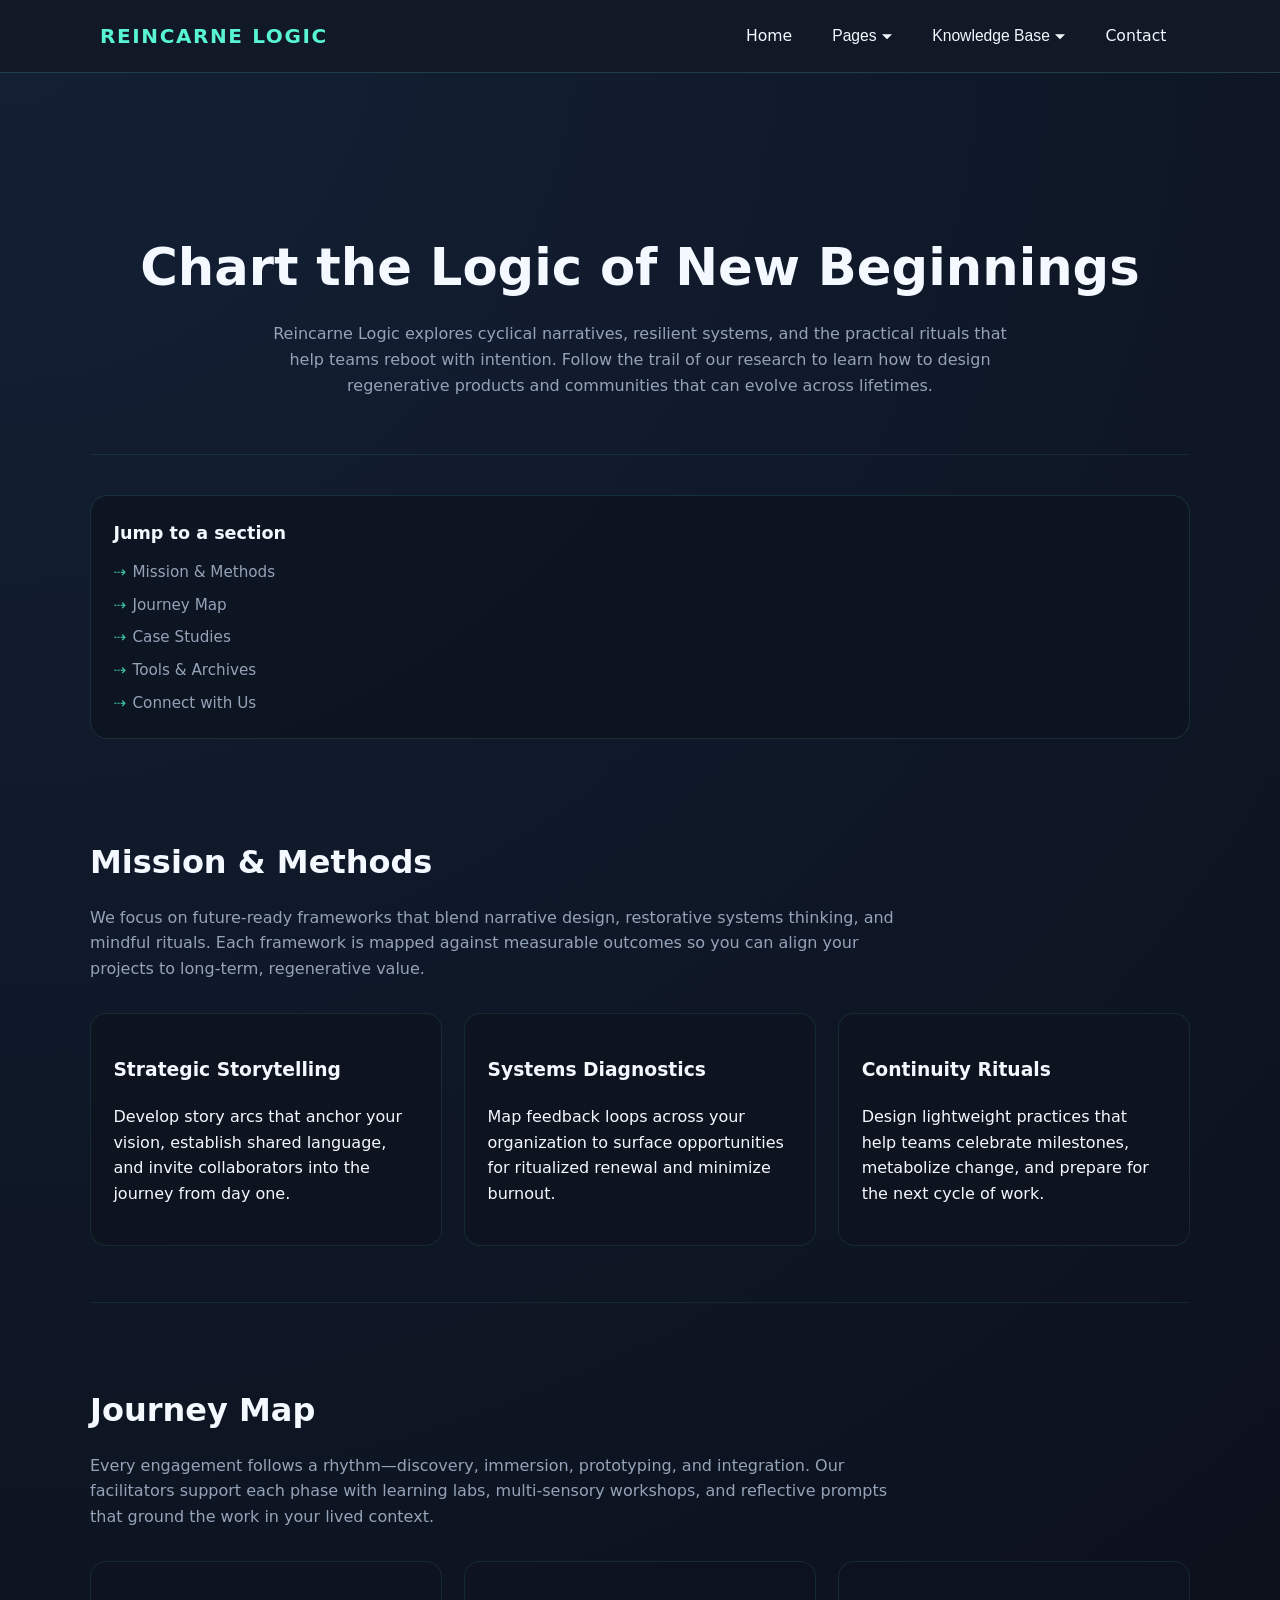
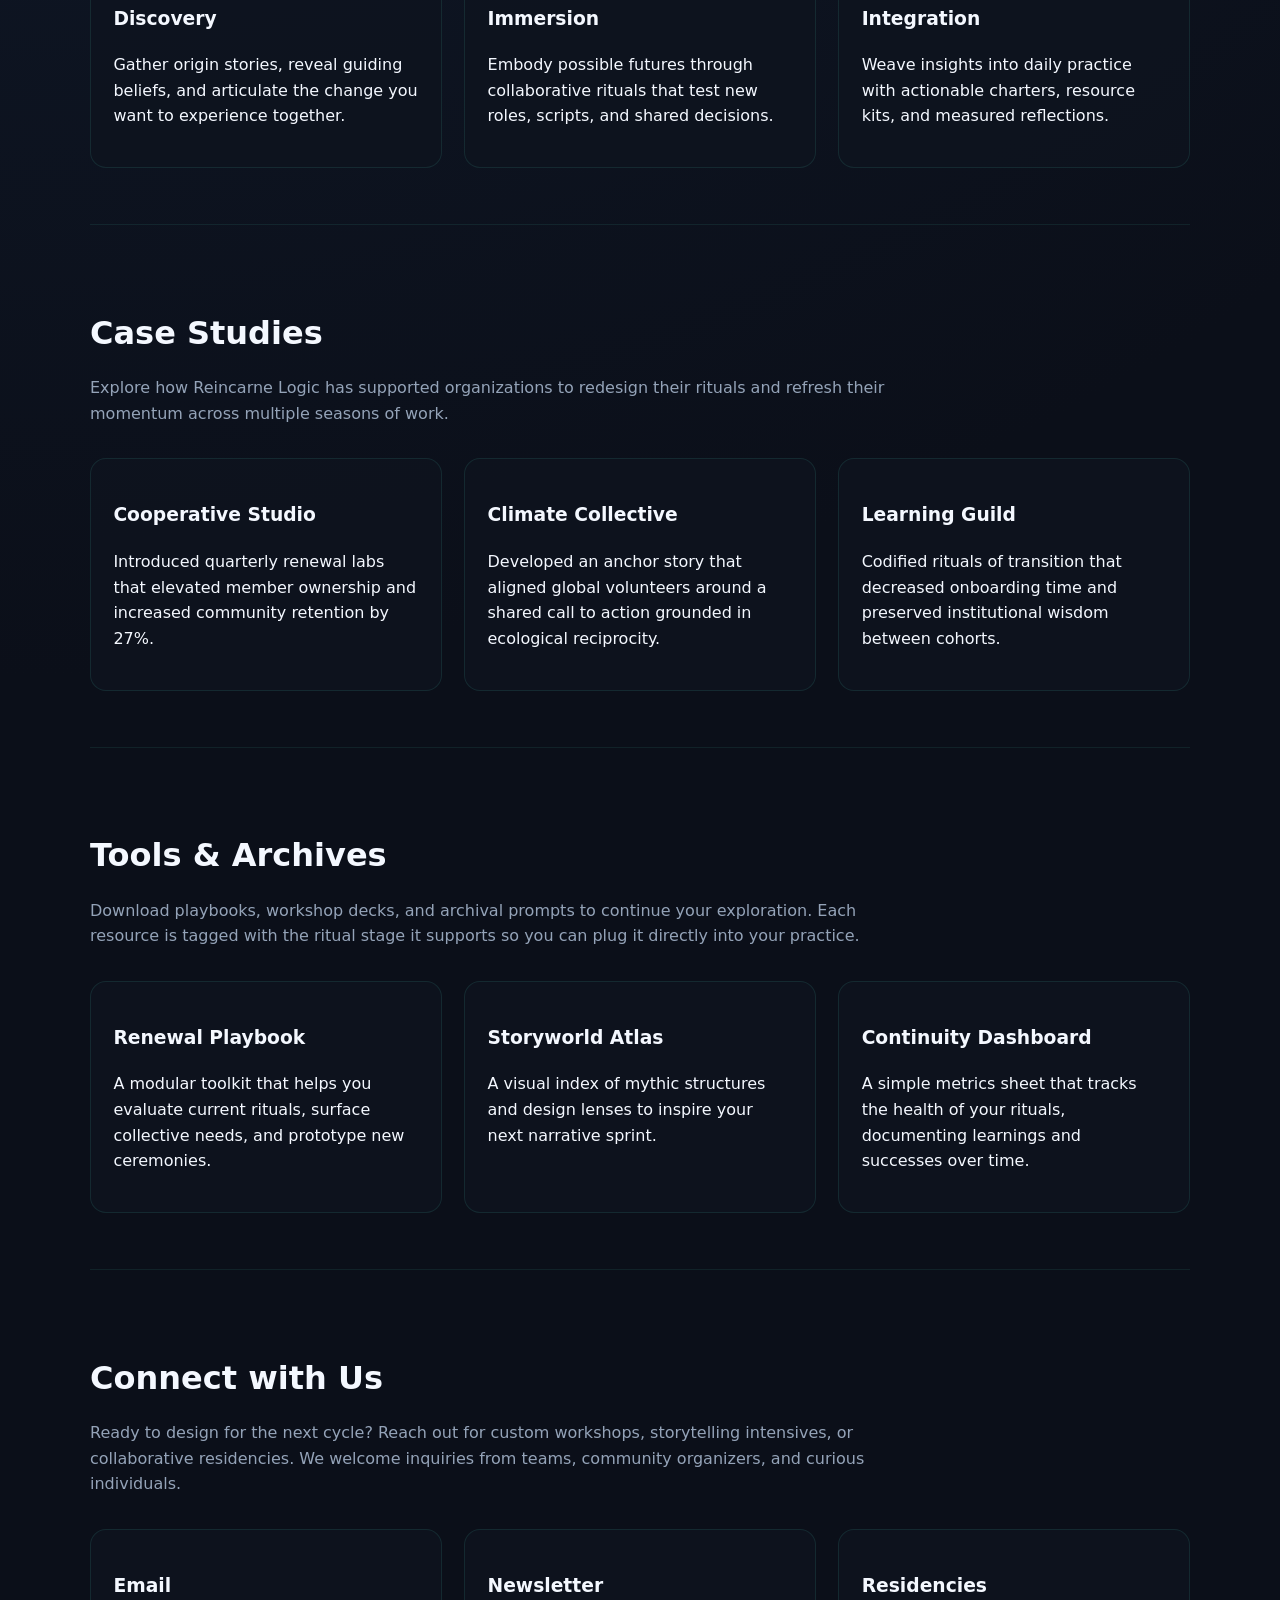
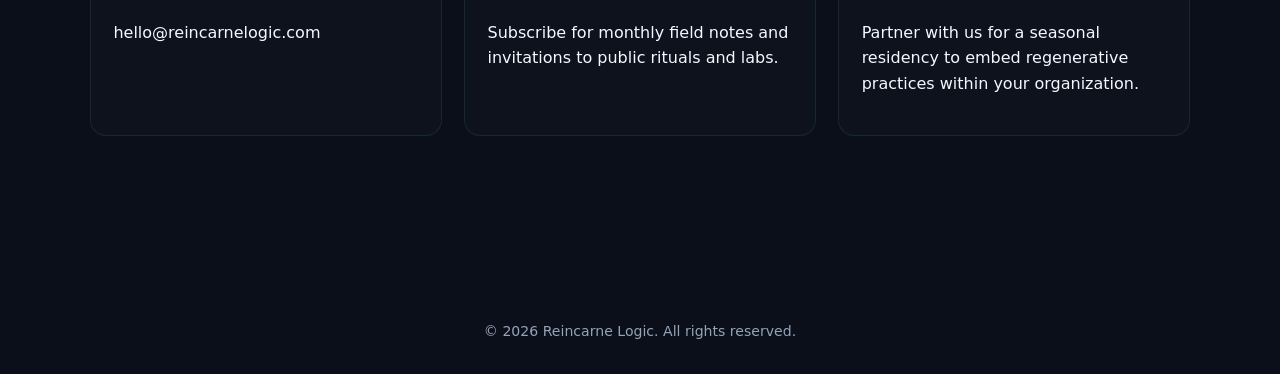
==== commit 13ef7fbf: "Create navigation-focused static site" ====
--- a/index.html
+++ b/index.html
@@ -1,286 +1,241 @@
-<!doctype html>
+<!DOCTYPE html>
 <html lang="en">
   <head>
-    <meta charset="utf-8" />
-    <meta name="viewport" content="width=device-width, initial-scale=1" />
-    <title>Reincarne Logic | Adaptive System Design</title>
-    <meta
-      name="description"
-      content="Design adaptive systems with clear insights, automated rituals, and resilient safeguards tailored for regenerative product teams."
-    />
-    <link rel="stylesheet" href="styles.css" />
+    <meta charset="UTF-8" />
+    <meta name="viewport" content="width=device-width, initial-scale=1.0" />
+    <title>Reincarne Logic</title>
+    <link rel="stylesheet" href="assets/css/styles.css" />
   </head>
   <body>
-    <a class="skip-link" href="#main">Skip to main content</a>
     <header class="site-header">
-      <div class="container nav-wrapper">
-        <div class="brand">
-          <img
-            src="assets/reincarne-mark.svg"
-            alt="Reincarne Logic infinity logo"
-            class="brand-mark"
-            width="40"
-            height="40"
-          />
-          <span class="brand-name">Reincarne Logic</span>
-        </div>
-        <nav aria-label="Primary">
-          <ul class="nav-links">
-            <li><a href="#insights">Insights</a></li>
-            <li><a href="#automation">Automation</a></li>
-            <li><a href="#safeguards">Safeguards</a></li>
+      <div class="nav-container">
+        <a class="logo" href="index.html">Reincarne Logic</a>
+        <nav class="primary-nav" aria-label="Primary navigation">
+          <button
+            class="nav-toggle"
+            type="button"
+            aria-expanded="false"
+            aria-controls="primary-nav-list"
+          >
+            Menu
+          </button>
+          <ul class="nav-list" id="primary-nav-list" data-open="false">
+            <li class="nav-item"><a href="#intro">Home</a></li>
+            <li class="nav-item has-dropdown" data-open="false">
+              <button class="dropdown-toggle" type="button" aria-expanded="false">
+                Pages
+              </button>
+              <ul class="dropdown-menu" aria-label="Pages">
+                <li><a href="pages/overview.html">Project Overview</a></li>
+                <li><a href="pages/research.html">Research Notes</a></li>
+                <li><a href="pages/faq.html">Legacy FAQ</a></li>
+              </ul>
+            </li>
+            <li class="nav-item has-dropdown" data-open="false">
+              <button class="dropdown-toggle" type="button" aria-expanded="false">
+                Knowledge Base
+              </button>
+              <ul class="dropdown-menu" aria-label="Knowledge Base">
+                <li><a href="#mission">Mission &amp; Methods</a></li>
+                <li><a href="#case-studies">Case Studies</a></li>
+                <li><a href="#tools">Tools &amp; Archives</a></li>
+              </ul>
+            </li>
+            <li class="nav-item"><a href="#contact">Contact</a></li>
           </ul>
         </nav>
-        <a class="cta-button" href="#contact">Book a demo</a>
       </div>
     </header>
 
-    <main id="main">
-      <section class="hero" aria-labelledby="hero-title">
-        <div class="container hero-content">
-          <div class="hero-text">
-            <p class="eyebrow">Intelligence for regenerative teams</p>
-            <h1 id="hero-title">
-              Build experiences that learn from every cycle and reincarnate
-              smarter.
-            </h1>
-            <ul class="highlight-list" aria-label="Key benefits">
-              <li>Blueprint iterative rituals with ready-to-use templates.</li>
-              <li>
-                Capture feedback loops with live, human-readable dashboards.
-              </li>
-              <li>
-                Detect burnout risks early with humane alerting thresholds.
-              </li>
-            </ul>
-            <div class="hero-actions">
-              <a class="primary-action" href="#automation">Explore workflows</a>
-              <a class="secondary-action" href="#insights"
-                >Preview dashboards</a
-              >
-            </div>
-          </div>
-          <div class="hero-visual" role="presentation">
-            <img
-              src="assets/hero-illustration.svg"
-              alt="Network nodes connecting data, automations, and safeguards"
-              class="hero-illustration"
-              width="420"
-              height="360"
-            />
-          </div>
-        </div>
-      </section>
-
-      <section id="insights" class="section" aria-labelledby="insight-title">
-        <div class="container">
-          <div class="section-header">
-            <p class="eyebrow">Clarity in every iteration</p>
-            <h2 id="insight-title">See patterns before they repeat</h2>
-            <p class="section-intro">
-              Understand how each release influences momentum with quick-to-scan
-              views tuned for hybrid teams.
-            </p>
-          </div>
-          <ul class="card-grid">
-            <li class="feature-card">
-              <img
-                src="assets/insight.svg"
-                alt="Analytics radar icon"
-                class="feature-icon"
-              />
-              <h3>Rhythm dashboards</h3>
-              <ul class="item-list">
-                <li>Cycle velocities compared to healthy baselines.</li>
-                <li>Participation balance across disciplines.</li>
-                <li>Wellness check-ins surfaced beside delivery stats.</li>
-              </ul>
-            </li>
-            <li class="feature-card">
-              <img
-                src="assets/pulse.svg"
-                alt="Pulse wave icon"
-                class="feature-icon"
-              />
-              <h3>People pulse</h3>
-              <ul class="item-list">
-                <li>
-                  Anonymous sentiment snapshots with plain-language summaries.
-                </li>
-                <li>Recognition cues that celebrate wins in context.</li>
-                <li>Accessibility nudges for inclusive rituals.</li>
-              </ul>
-            </li>
-            <li class="feature-card">
-              <img
-                src="assets/map.svg"
-                alt="Strategy map icon"
-                class="feature-icon"
-              />
-              <h3>Strategy map</h3>
-              <ul class="item-list">
-                <li>Goal trees connected to user narratives.</li>
-                <li>Backlog health indicators with trend arrows.</li>
-                <li>Impact projections updated from live experiments.</li>
-              </ul>
-            </li>
-          </ul>
-        </div>
-      </section>
-
-      <section
-        id="automation"
-        class="section section-alt"
-        aria-labelledby="automation-title"
-      >
-        <div class="container">
-          <div class="section-header">
-            <p class="eyebrow">Automation built for humans</p>
-            <h2 id="automation-title">
-              Guide rituals with repeatable playbooks
-            </h2>
-            <p class="section-intro">
-              Swap confusing runbooks for icon-led checklists that teammates can
-              complete in minutes.
-            </p>
-          </div>
-          <div class="timeline">
-            <article class="timeline-step">
-              <div class="step-label">01</div>
-              <div class="step-content">
-                <h3>Sprint kickoff kit</h3>
-                <ul class="item-list">
-                  <li>Agenda generator with timezone-aware reminders.</li>
-                  <li>
-                    Role cards clarifying facilitator, challenger, and
-                    note-taker.
-                  </li>
-                  <li>Embedded decision logs with emoji reactions.</li>
-                </ul>
-              </div>
-            </article>
-            <article class="timeline-step">
-              <div class="step-label">02</div>
-              <div class="step-content">
-                <h3>Daily sync digest</h3>
-                <ul class="item-list">
-                  <li>Focus prompts that reduce status monologues.</li>
-                  <li>Asynchronous catch-up cards for remote contributors.</li>
-                  <li>Smart summaries posted to your team's channel.</li>
-                </ul>
-              </div>
-            </article>
-            <article class="timeline-step">
-              <div class="step-label">03</div>
-              <div class="step-content">
-                <h3>Retrospective storyteller</h3>
-                <ul class="item-list">
-                  <li>Theme voting with inclusive ice-breaker suggestions.</li>
-                  <li>
-                    Timeline collage automatically generated from commits.
-                  </li>
-                  <li>Action tracker synced with owners and due dates.</li>
-                </ul>
-              </div>
-            </article>
-          </div>
-        </div>
-      </section>
-
-      <section
-        id="safeguards"
-        class="section"
-        aria-labelledby="safeguard-title"
-      >
-        <div class="container">
-          <div class="section-header">
-            <p class="eyebrow">Resilience without burnout</p>
-            <h2 id="safeguard-title">Safeguards keep every cycle humane</h2>
-            <p class="section-intro">
-              Quick iconography and color-coded alerts keep attention on what
-              matters without overwhelming your crew.
-            </p>
-          </div>
-          <div class="metric-grid" role="list">
-            <div class="metric-card" role="listitem">
-              <img
-                src="assets/shield.svg"
-                alt="Shield icon"
-                class="metric-icon"
-              />
-              <div>
-                <p class="metric-label">Adaptive guardrails</p>
-                <p class="metric-detail">
-                  Audit trails retain full contrast for low-light review and
-                  exports.
-                </p>
-              </div>
-            </div>
-            <div class="metric-card" role="listitem">
-              <img
-                src="assets/alert.svg"
-                alt="Bell alert icon"
-                class="metric-icon"
-              />
-              <div>
-                <p class="metric-label">Compassionate alerts</p>
-                <p class="metric-detail">
-                  Escalations respect focus hours while surfacing urgent
-                  blockers instantly.
-                </p>
-              </div>
-            </div>
-            <div class="metric-card" role="listitem">
-              <img
-                src="assets/lock.svg"
-                alt="Secure lock icon"
-                class="metric-icon"
-              />
-              <div>
-                <p class="metric-label">Privacy-first</p>
-                <p class="metric-detail">
-                  Granular roles and anonymized reports protect sensitive
-                  stories.
-                </p>
-              </div>
-            </div>
-          </div>
-        </div>
-      </section>
-
-      <section id="contact" class="cta-section" aria-labelledby="cta-title">
-        <div class="container cta-content">
-          <div>
-            <h2 id="cta-title">Ready for regenerative momentum?</h2>
-            <p>
-              Pick a starter ritual and preview it live with your team in under
-              ten minutes.
-            </p>
-          </div>
-          <a class="primary-action" href="mailto:hello@reincarnelogic.com"
-            >Schedule your session</a
-          >
+    <main id="main-content" tabindex="-1">
+      <section id="intro" class="hero">
+        <h1>Chart the Logic of New Beginnings</h1>
+        <p>
+          Reincarne Logic explores cyclical narratives, resilient systems, and
+          the practical rituals that help teams reboot with intention. Follow
+          the trail of our research to learn how to design regenerative
+          products and communities that can evolve across lifetimes.
+        </p>
+      </section>
+
+      <nav class="anchor-nav" aria-label="On this page">
+        <h2>Jump to a section</h2>
+        <ul>
+          <li><a href="#mission">Mission &amp; Methods</a></li>
+          <li><a href="#journey">Journey Map</a></li>
+          <li><a href="#case-studies">Case Studies</a></li>
+          <li><a href="#tools">Tools &amp; Archives</a></li>
+          <li><a href="#contact">Connect with Us</a></li>
+        </ul>
+      </nav>
+
+      <section id="mission">
+        <h2 class="section-heading">Mission &amp; Methods</h2>
+        <p class="section-content">
+          We focus on future-ready frameworks that blend narrative design,
+          restorative systems thinking, and mindful rituals. Each framework is
+          mapped against measurable outcomes so you can align your projects to
+          long-term, regenerative value.
+        </p>
+        <div class="card-grid" role="list">
+          <article class="card" role="listitem">
+            <h3>Strategic Storytelling</h3>
+            <p>
+              Develop story arcs that anchor your vision, establish shared
+              language, and invite collaborators into the journey from day one.
+            </p>
+          </article>
+          <article class="card" role="listitem">
+            <h3>Systems Diagnostics</h3>
+            <p>
+              Map feedback loops across your organization to surface
+              opportunities for ritualized renewal and minimize burnout.
+            </p>
+          </article>
+          <article class="card" role="listitem">
+            <h3>Continuity Rituals</h3>
+            <p>
+              Design lightweight practices that help teams celebrate milestones,
+              metabolize change, and prepare for the next cycle of work.
+            </p>
+          </article>
+        </div>
+      </section>
+
+      <section id="journey">
+        <h2 class="section-heading">Journey Map</h2>
+        <p class="section-content">
+          Every engagement follows a rhythm—discovery, immersion, prototyping,
+          and integration. Our facilitators support each phase with learning
+          labs, multi-sensory workshops, and reflective prompts that ground the
+          work in your lived context.
+        </p>
+        <div class="card-grid" role="list">
+          <article class="card" role="listitem">
+            <h3>Discovery</h3>
+            <p>
+              Gather origin stories, reveal guiding beliefs, and articulate the
+              change you want to experience together.
+            </p>
+          </article>
+          <article class="card" role="listitem">
+            <h3>Immersion</h3>
+            <p>
+              Embody possible futures through collaborative rituals that test
+              new roles, scripts, and shared decisions.
+            </p>
+          </article>
+          <article class="card" role="listitem">
+            <h3>Integration</h3>
+            <p>
+              Weave insights into daily practice with actionable charters,
+              resource kits, and measured reflections.
+            </p>
+          </article>
+        </div>
+      </section>
+
+      <section id="case-studies">
+        <h2 class="section-heading">Case Studies</h2>
+        <p class="section-content">
+          Explore how Reincarne Logic has supported organizations to redesign
+          their rituals and refresh their momentum across multiple seasons of
+          work.
+        </p>
+        <div class="card-grid" role="list">
+          <article class="card" role="listitem">
+            <h3>Cooperative Studio</h3>
+            <p>
+              Introduced quarterly renewal labs that elevated member ownership
+              and increased community retention by 27%.
+            </p>
+          </article>
+          <article class="card" role="listitem">
+            <h3>Climate Collective</h3>
+            <p>
+              Developed an anchor story that aligned global volunteers around a
+              shared call to action grounded in ecological reciprocity.
+            </p>
+          </article>
+          <article class="card" role="listitem">
+            <h3>Learning Guild</h3>
+            <p>
+              Codified rituals of transition that decreased onboarding time and
+              preserved institutional wisdom between cohorts.
+            </p>
+          </article>
+        </div>
+      </section>
+
+      <section id="tools">
+        <h2 class="section-heading">Tools &amp; Archives</h2>
+        <p class="section-content">
+          Download playbooks, workshop decks, and archival prompts to continue
+          your exploration. Each resource is tagged with the ritual stage it
+          supports so you can plug it directly into your practice.
+        </p>
+        <div class="card-grid" role="list">
+          <article class="card" role="listitem">
+            <h3>Renewal Playbook</h3>
+            <p>
+              A modular toolkit that helps you evaluate current rituals, surface
+              collective needs, and prototype new ceremonies.
+            </p>
+          </article>
+          <article class="card" role="listitem">
+            <h3>Storyworld Atlas</h3>
+            <p>
+              A visual index of mythic structures and design lenses to inspire
+              your next narrative sprint.
+            </p>
+          </article>
+          <article class="card" role="listitem">
+            <h3>Continuity Dashboard</h3>
+            <p>
+              A simple metrics sheet that tracks the health of your rituals,
+              documenting learnings and successes over time.
+            </p>
+          </article>
+        </div>
+      </section>
+
+      <section id="contact">
+        <h2 class="section-heading">Connect with Us</h2>
+        <p class="section-content">
+          Ready to design for the next cycle? Reach out for custom workshops,
+          storytelling intensives, or collaborative residencies. We welcome
+          inquiries from teams, community organizers, and curious individuals.
+        </p>
+        <div class="card-grid" role="list">
+          <article class="card" role="listitem">
+            <h3>Email</h3>
+            <p><a href="mailto:hello@reincarnelogic.com">hello@reincarnelogic.com</a></p>
+          </article>
+          <article class="card" role="listitem">
+            <h3>Newsletter</h3>
+            <p>
+              Subscribe for monthly field notes and invitations to public
+              rituals and labs.
+            </p>
+          </article>
+          <article class="card" role="listitem">
+            <h3>Residencies</h3>
+            <p>
+              Partner with us for a seasonal residency to embed regenerative
+              practices within your organization.
+            </p>
+          </article>
         </div>
       </section>
     </main>
 
-    <footer class="site-footer">
-      <div class="container footer-content">
-        <p class="footer-brand">© <span id="year"></span> Reincarne Logic</p>
-        <ul class="footer-links">
-          <li><a href="#insights">Product</a></li>
-          <li><a href="#automation">Workflows</a></li>
-          <li><a href="#safeguards">Safeguards</a></li>
-          <li><a href="#contact">Contact</a></li>
-        </ul>
-      </div>
+    <footer>
+      © <span id="year"></span> Reincarne Logic. All rights reserved.
     </footer>
 
+    <script src="assets/js/navigation.js" defer></script>
     <script>
-      const yearEl = document.getElementById("year");
-      if (yearEl) {
-        yearEl.textContent = new Date().getFullYear();
-      }
+      document.getElementById('year').textContent = new Date().getFullYear();
     </script>
   </body>
 </html>
--- a/assets/css/styles.css
+++ b/assets/css/styles.css
@@ -0,0 +1,343 @@
+:root {
+  --color-background: #0b0f19;
+  --color-surface: rgba(18, 26, 38, 0.92);
+  --color-elevated: #141d2b;
+  --color-accent: #58f5d5;
+  --color-accent-muted: #3bbfa2;
+  --color-text: #f4f8ff;
+  --color-muted: #94a3b8;
+  --header-height: 72px;
+  --transition-speed: 200ms;
+}
+
+* {
+  box-sizing: border-box;
+}
+
+body {
+  margin: 0;
+  font-family: "Inter", "Segoe UI", system-ui, -apple-system, BlinkMacSystemFont, sans-serif;
+  line-height: 1.6;
+  background: radial-gradient(circle at top left, #132035, var(--color-background) 60%);
+  color: var(--color-text);
+  min-height: 100vh;
+}
+
+a {
+  color: inherit;
+  text-decoration: none;
+}
+
+a:hover,
+a:focus {
+  color: var(--color-accent);
+}
+
+.site-header {
+  position: sticky;
+  top: 0;
+  z-index: 1000;
+  background: var(--color-surface);
+  backdrop-filter: blur(16px);
+  border-bottom: 1px solid rgba(88, 245, 213, 0.18);
+}
+
+.nav-container {
+  margin: 0 auto;
+  width: min(1080px, 94%);
+  display: flex;
+  align-items: center;
+  justify-content: space-between;
+  height: var(--header-height);
+  gap: 1rem;
+}
+
+.logo {
+  font-size: 1.25rem;
+  font-weight: 700;
+  letter-spacing: 0.08em;
+  text-transform: uppercase;
+  color: var(--color-accent);
+}
+
+.primary-nav {
+  position: relative;
+}
+
+.nav-toggle {
+  display: none;
+  align-items: center;
+  justify-content: center;
+  border: 1px solid rgba(148, 163, 184, 0.4);
+  background: transparent;
+  color: var(--color-text);
+  border-radius: 0.75rem;
+  padding: 0.5rem 0.9rem;
+  font-size: 0.95rem;
+  cursor: pointer;
+  transition: background var(--transition-speed) ease;
+}
+
+.nav-toggle:hover,
+.nav-toggle:focus-visible {
+  background: rgba(88, 245, 213, 0.12);
+}
+
+.nav-list {
+  list-style: none;
+  display: flex;
+  align-items: center;
+  gap: 0.8rem;
+  margin: 0;
+  padding: 0;
+}
+
+.nav-item > a,
+.dropdown-toggle {
+  display: inline-flex;
+  align-items: center;
+  gap: 0.35rem;
+  font-size: 0.98rem;
+  font-weight: 500;
+  color: var(--color-text);
+  border-radius: 0.65rem;
+  padding: 0.55rem 0.85rem;
+  transition: background var(--transition-speed) ease, color var(--transition-speed) ease;
+  background: transparent;
+  border: none;
+  cursor: pointer;
+}
+
+.nav-item > a:hover,
+.nav-item > a:focus-visible,
+.dropdown-toggle:hover,
+.dropdown-toggle:focus-visible {
+  background: rgba(88, 245, 213, 0.12);
+  color: var(--color-accent);
+}
+
+.dropdown-toggle::after {
+  content: "";
+  border: 0.35rem solid transparent;
+  border-top-color: currentColor;
+  transform: translateY(0.2rem);
+  transition: transform var(--transition-speed) ease;
+}
+
+.has-dropdown[data-open="true"] > .dropdown-toggle::after {
+  transform: translateY(0.2rem) rotate(180deg);
+}
+
+@media (pointer: fine) {
+  .has-dropdown:hover > .dropdown-toggle::after {
+    transform: translateY(0.2rem) rotate(180deg);
+  }
+}
+
+.dropdown-menu {
+  position: absolute;
+  top: calc(100% + 0.6rem);
+  left: 0;
+  min-width: 14rem;
+  padding: 0.5rem 0;
+  background: var(--color-elevated);
+  border-radius: 0.9rem;
+  border: 1px solid rgba(88, 245, 213, 0.14);
+  box-shadow: 0 18px 40px rgba(7, 15, 32, 0.45);
+  display: none;
+  list-style: none;
+}
+
+.dropdown-menu li a {
+  display: block;
+  padding: 0.65rem 1rem;
+  color: var(--color-text);
+  font-size: 0.96rem;
+}
+
+.dropdown-menu li a:hover,
+.dropdown-menu li a:focus-visible {
+  background: rgba(88, 245, 213, 0.1);
+  color: var(--color-accent);
+}
+
+.has-dropdown[data-open="true"] > .dropdown-menu {
+  display: block;
+}
+
+@media (pointer: fine) {
+  .has-dropdown:hover > .dropdown-menu {
+    display: block;
+  }
+}
+
+main {
+  margin: 0 auto;
+  padding: calc(var(--header-height) + 1.5rem) 0 4rem;
+  width: min(1100px, 92%);
+}
+
+section {
+  padding: 3.5rem 0;
+  border-bottom: 1px solid rgba(88, 245, 213, 0.08);
+  scroll-margin-top: calc(var(--header-height) + 1.5rem);
+}
+
+section:last-of-type {
+  border-bottom: none;
+}
+
+.hero {
+  padding-top: 1rem;
+  text-align: center;
+}
+
+.hero h1 {
+  font-size: clamp(2.25rem, 4vw, 3.2rem);
+  margin-bottom: 0.75rem;
+}
+
+.hero p {
+  margin: 0 auto;
+  max-width: 46rem;
+  color: var(--color-muted);
+}
+
+.anchor-nav {
+  margin: 2.5rem 0 1rem;
+  padding: 1.4rem;
+  border-radius: 1.1rem;
+  background: rgba(14, 20, 31, 0.78);
+  border: 1px solid rgba(88, 245, 213, 0.12);
+}
+
+.anchor-nav h2 {
+  font-size: 1.1rem;
+  margin-top: 0;
+  margin-bottom: 0.75rem;
+}
+
+.anchor-nav ul {
+  list-style: none;
+  padding: 0;
+  margin: 0;
+  display: grid;
+  gap: 0.45rem;
+}
+
+.anchor-nav a {
+  display: inline-flex;
+  align-items: center;
+  gap: 0.4rem;
+  font-size: 0.95rem;
+  color: var(--color-muted);
+}
+
+.anchor-nav a::before {
+  content: "⇢";
+  color: var(--color-accent-muted);
+}
+
+.section-heading {
+  font-size: clamp(1.6rem, 2.5vw, 2rem);
+  margin-bottom: 0.85rem;
+}
+
+.section-content {
+  max-width: 52rem;
+  color: var(--color-muted);
+}
+
+.card-grid {
+  display: grid;
+  grid-template-columns: repeat(auto-fit, minmax(220px, 1fr));
+  gap: 1.4rem;
+  margin-top: 2rem;
+}
+
+.card {
+  background: rgba(14, 20, 31, 0.82);
+  border-radius: 1rem;
+  padding: 1.4rem;
+  border: 1px solid rgba(88, 245, 213, 0.1);
+  transition: transform var(--transition-speed) ease, border-color var(--transition-speed) ease;
+}
+
+.card:hover,
+.card:focus-within {
+  transform: translateY(-4px);
+  border-color: rgba(88, 245, 213, 0.32);
+}
+
+footer {
+  margin: 4rem 0 2rem;
+  text-align: center;
+  color: var(--color-muted);
+  font-size: 0.88rem;
+}
+
+@media (max-width: 900px) {
+  main {
+    width: min(94%, 800px);
+  }
+}
+
+@media (max-width: 720px) {
+  .nav-toggle {
+    display: inline-flex;
+  }
+
+  .nav-list {
+    position: absolute;
+    top: calc(var(--header-height) + 0.75rem);
+    right: 0;
+    width: min(360px, 85vw);
+    flex-direction: column;
+    align-items: stretch;
+    padding: 0.6rem;
+    background: var(--color-elevated);
+    border-radius: 1rem;
+    border: 1px solid rgba(88, 245, 213, 0.18);
+    box-shadow: 0 24px 38px rgba(7, 15, 32, 0.4);
+    display: none;
+  }
+
+  .nav-list[data-open="true"] {
+    display: flex;
+  }
+
+  .nav-item,
+  .has-dropdown {
+    width: 100%;
+  }
+
+  .nav-item > a,
+  .dropdown-toggle {
+    justify-content: space-between;
+    width: 100%;
+  }
+
+  .dropdown-menu {
+    position: static;
+    display: none;
+    margin-top: 0.4rem;
+    background: rgba(10, 15, 24, 0.9);
+    border: 1px solid rgba(88, 245, 213, 0.14);
+    border-radius: 0.8rem;
+    box-shadow: none;
+  }
+
+  .has-dropdown[data-open="true"] > .dropdown-menu {
+    display: block;
+  }
+}
+
+@media (max-width: 600px) {
+  main {
+    padding-top: calc(var(--header-height) + 1.2rem);
+  }
+
+  .anchor-nav {
+    padding: 1.1rem;
+  }
+}
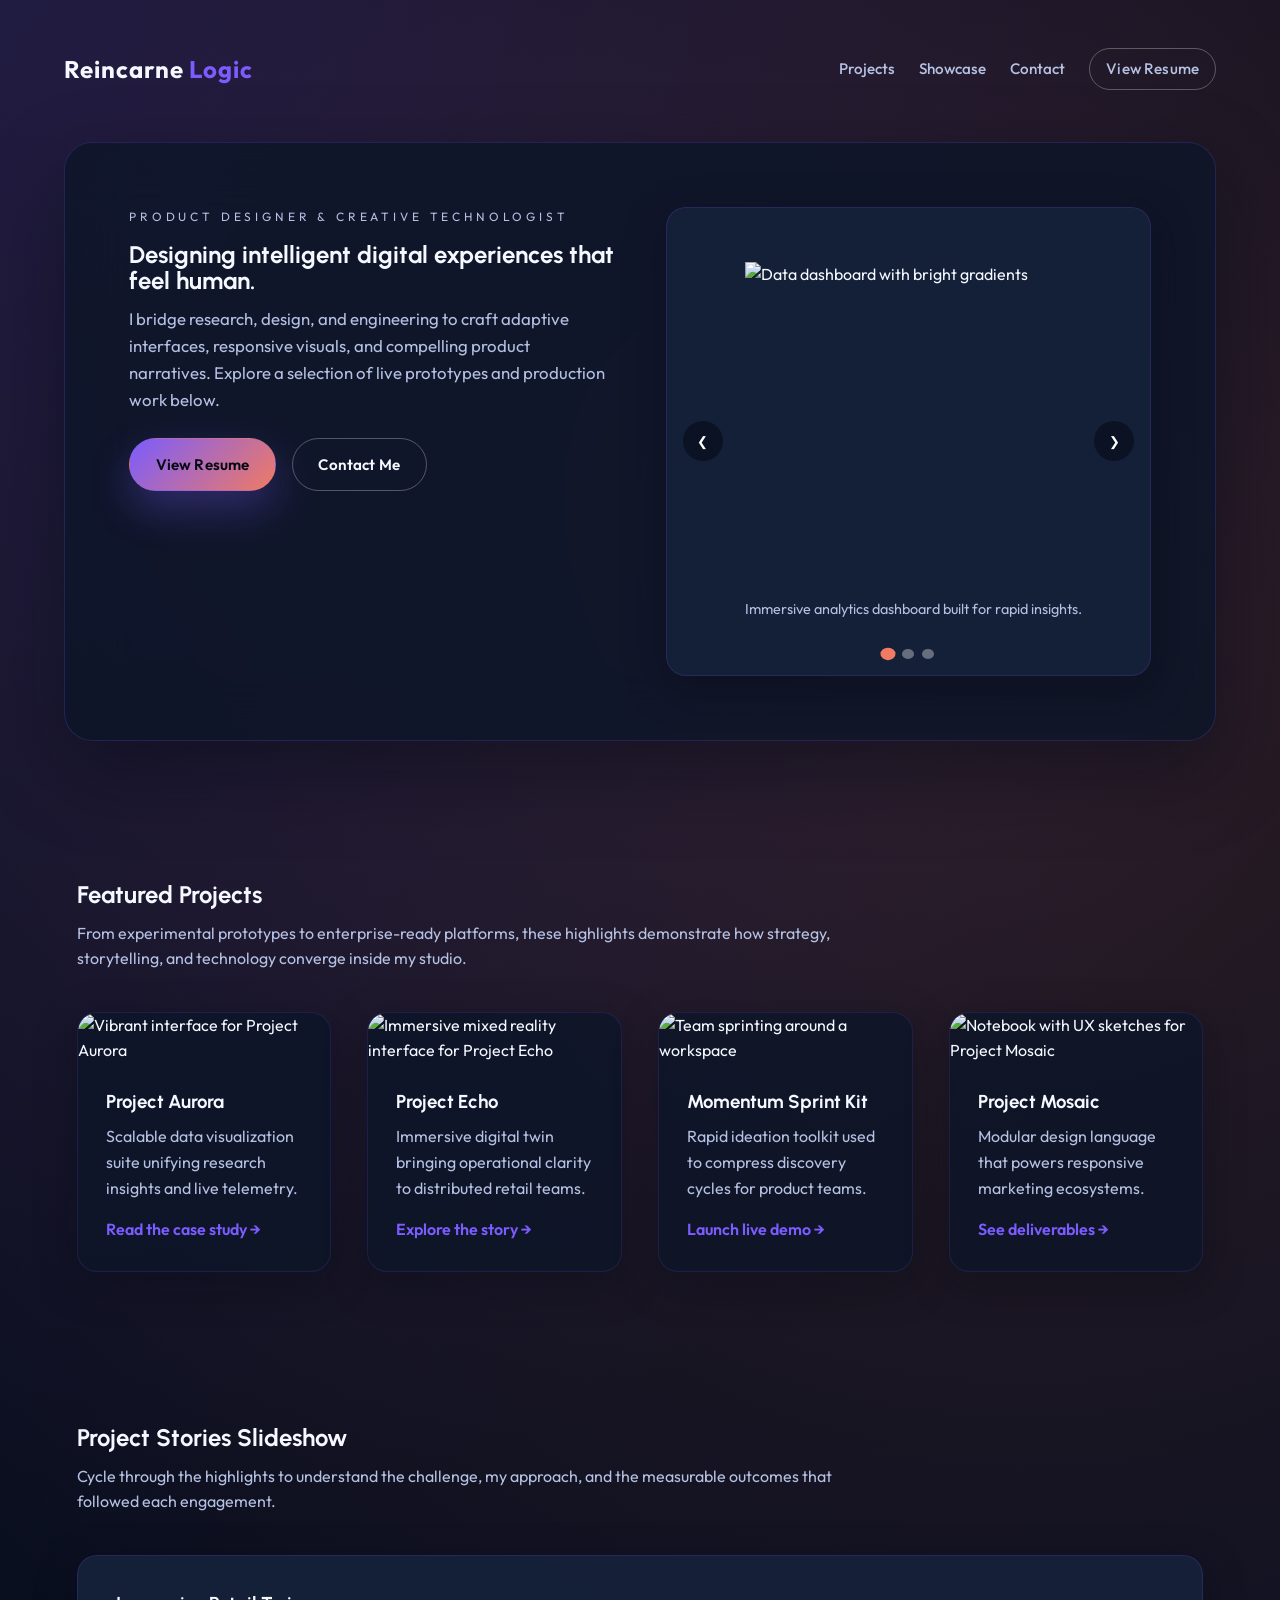
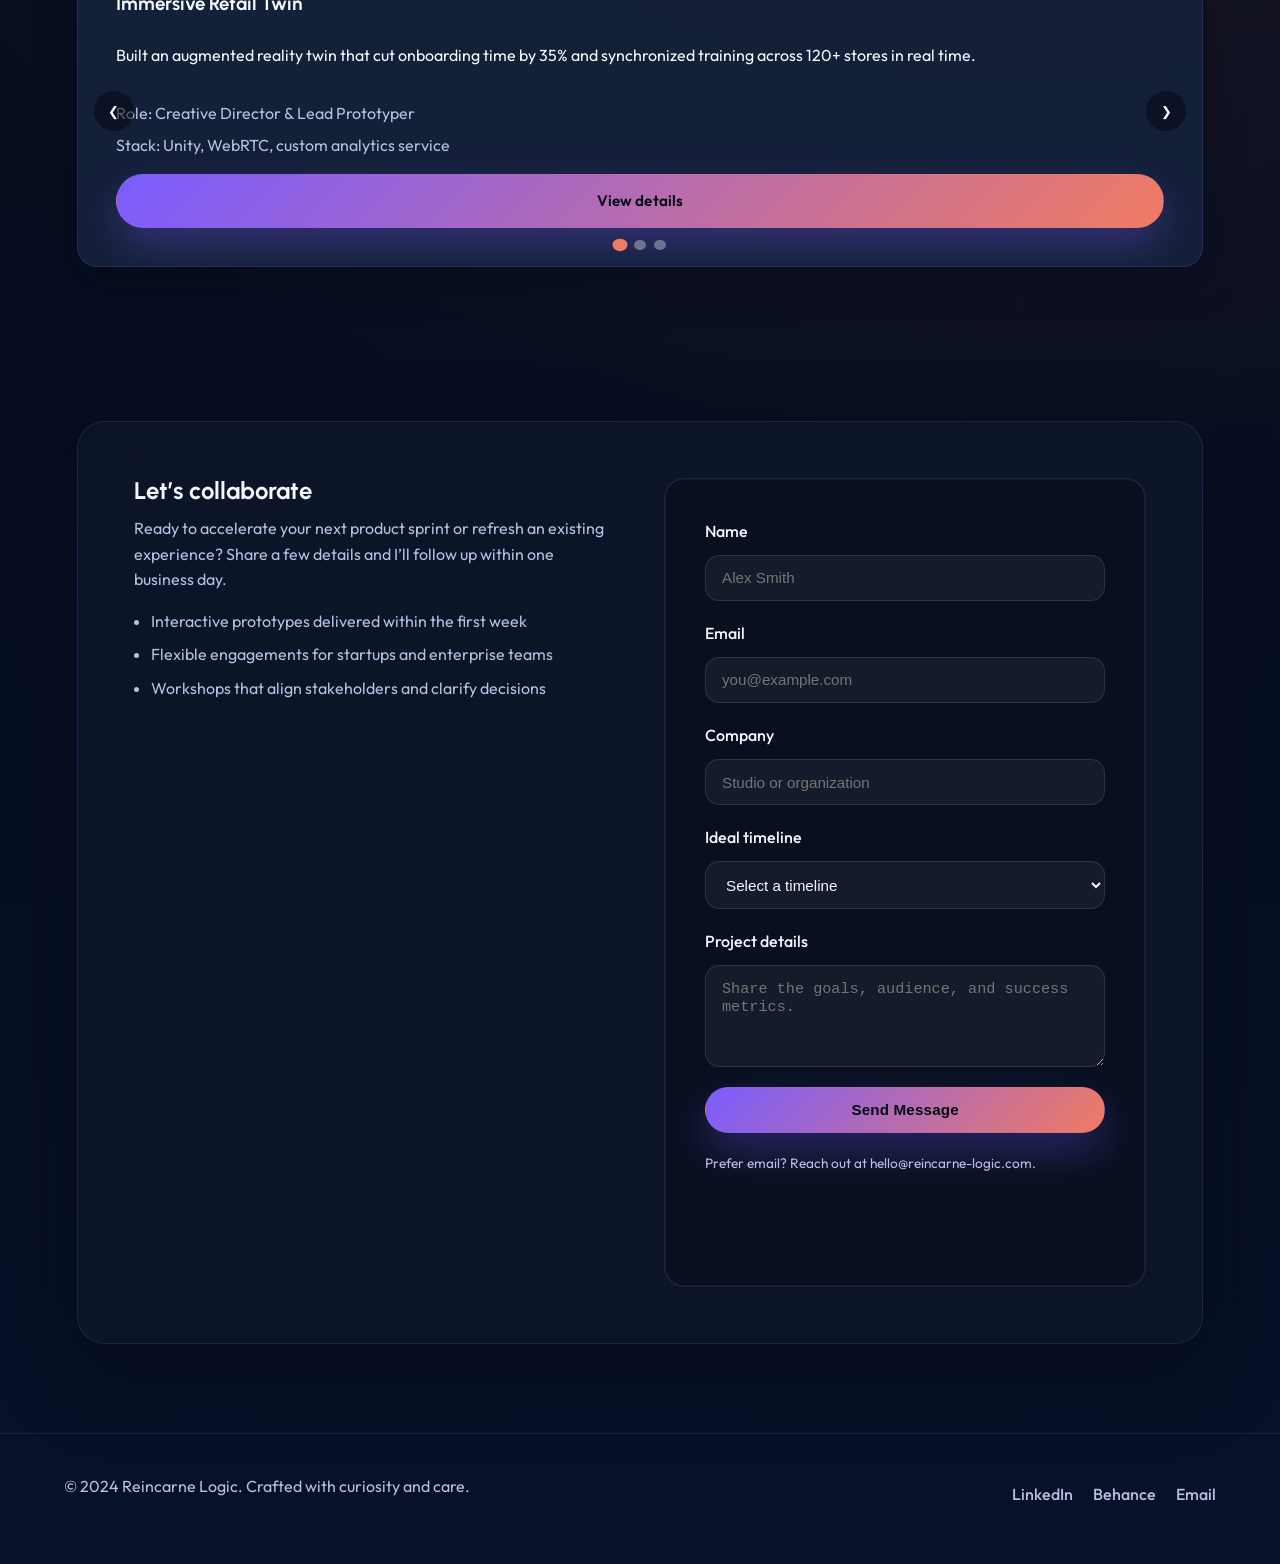
==== commit c4b6ed8a: "Merge af2c14fdabc69c1c4fd10f611a75e32ade7f61ae into dd16eb1edf008440b3b8f96d75b0ac9432074bac" ====
--- a/index.html
+++ b/index.html
@@ -1,241 +1,383 @@
-<!DOCTYPE html>
+<!doctype html>
 <html lang="en">
   <head>
     <meta charset="UTF-8" />
-    <meta name="viewport" content="width=device-width, initial-scale=1.0" />
-    <title>Reincarne Logic</title>
-    <link rel="stylesheet" href="assets/css/styles.css" />
+    <meta name="viewport" content="width=device-width, initial-scale=1" />
+    <title>Reincarne Logic | Portfolio</title>
+    <link rel="preconnect" href="https://fonts.googleapis.com" />
+    <link rel="preconnect" href="https://fonts.gstatic.com" crossorigin />
+    <link
+      href="https://fonts.googleapis.com/css2?family=Outfit:wght@300;400;500;600;700&family=Urbanist:wght@400;500;600;700&display=swap"
+      rel="stylesheet"
+    />
+    <link rel="stylesheet" href="styles.css" />
   </head>
   <body>
+    <a class="skip-link" href="#main">Skip to content</a>
     <header class="site-header">
-      <div class="nav-container">
-        <a class="logo" href="index.html">Reincarne Logic</a>
-        <nav class="primary-nav" aria-label="Primary navigation">
+      <nav class="nav" aria-label="Primary">
+        <a class="logo" href="index.html">
+          Reincarne<span class="logo-accent">Logic</span>
+        </a>
+        <button
+          class="nav-toggle"
+          type="button"
+          aria-expanded="false"
+          aria-controls="primary-navigation"
+        >
+          <span class="sr-only">Toggle navigation</span>
+          <span class="nav-toggle-bar"></span>
+          <span class="nav-toggle-bar"></span>
+          <span class="nav-toggle-bar"></span>
+        </button>
+        <ul class="nav-links" id="primary-navigation">
+          <li><a href="#projects">Projects</a></li>
+          <li><a href="#showcase">Showcase</a></li>
+          <li><a href="#contact">Contact</a></li>
+          <li>
+            <a
+              class="btn btn-small btn-outline"
+              href="https://example.com/reincarne-logic-resume.pdf"
+              target="_blank"
+              rel="noopener"
+              >View Resume</a
+            >
+          </li>
+        </ul>
+      </nav>
+      <section class="hero" id="top">
+        <div class="hero-content">
+          <p class="eyebrow">Product Designer &amp; Creative Technologist</p>
+          <h1>Designing intelligent digital experiences that feel human.</h1>
+          <p class="lead">
+            I bridge research, design, and engineering to craft adaptive
+            interfaces, responsive visuals, and compelling product narratives.
+            Explore a selection of live prototypes and production work below.
+          </p>
+          <div class="hero-cta">
+            <a
+              class="btn btn-primary"
+              href="https://example.com/reincarne-logic-resume.pdf"
+              target="_blank"
+              rel="noopener"
+              >View Resume</a
+            >
+            <a class="btn btn-outline" href="#contact">Contact Me</a>
+          </div>
+        </div>
+        <div
+          class="slider hero-slider"
+          data-slider
+          data-auto-advance="7000"
+          aria-label="Featured visual concepts"
+          tabindex="0"
+        >
+          <div class="slider-track" data-slider-track>
+            <figure class="slide" data-slide>
+              <img
+                src="https://images.unsplash.com/photo-1553877522-43269d4ea984?auto=format&fit=crop&w=900&q=80"
+                alt="Data dashboard with bright gradients"
+              />
+              <figcaption>
+                Immersive analytics dashboard built for rapid insights.
+              </figcaption>
+            </figure>
+            <figure class="slide" data-slide>
+              <img
+                src="https://images.unsplash.com/photo-1527430253228-e93688616381?auto=format&fit=crop&w=900&q=80"
+                alt="Designer collaborating with developers"
+              />
+              <figcaption>
+                Collaborative design systems for cross-functional teams.
+              </figcaption>
+            </figure>
+            <figure class="slide" data-slide>
+              <img
+                src="https://images.unsplash.com/photo-1523475472560-d2df97ec485c?auto=format&fit=crop&w=900&q=80"
+                alt="Mobile phone showing futuristic interface"
+              />
+              <figcaption>
+                Adaptive mobile experiences with real-time personalization.
+              </figcaption>
+            </figure>
+          </div>
           <button
-            class="nav-toggle"
+            class="slider-button slider-button--prev"
             type="button"
-            aria-expanded="false"
-            aria-controls="primary-nav-list"
+            data-slider-prev
+            aria-label="Previous visual"
           >
-            Menu
+            <span aria-hidden="true">&#10094;</span>
           </button>
-          <ul class="nav-list" id="primary-nav-list" data-open="false">
-            <li class="nav-item"><a href="#intro">Home</a></li>
-            <li class="nav-item has-dropdown" data-open="false">
-              <button class="dropdown-toggle" type="button" aria-expanded="false">
-                Pages
-              </button>
-              <ul class="dropdown-menu" aria-label="Pages">
-                <li><a href="pages/overview.html">Project Overview</a></li>
-                <li><a href="pages/research.html">Research Notes</a></li>
-                <li><a href="pages/faq.html">Legacy FAQ</a></li>
-              </ul>
-            </li>
-            <li class="nav-item has-dropdown" data-open="false">
-              <button class="dropdown-toggle" type="button" aria-expanded="false">
-                Knowledge Base
-              </button>
-              <ul class="dropdown-menu" aria-label="Knowledge Base">
-                <li><a href="#mission">Mission &amp; Methods</a></li>
-                <li><a href="#case-studies">Case Studies</a></li>
-                <li><a href="#tools">Tools &amp; Archives</a></li>
-              </ul>
-            </li>
-            <li class="nav-item"><a href="#contact">Contact</a></li>
-          </ul>
-        </nav>
-      </div>
+          <button
+            class="slider-button slider-button--next"
+            type="button"
+            data-slider-next
+            aria-label="Next visual"
+          >
+            <span aria-hidden="true">&#10095;</span>
+          </button>
+          <div class="slider-dots" data-slider-dots></div>
+        </div>
+      </section>
     </header>
-
-    <main id="main-content" tabindex="-1">
-      <section id="intro" class="hero">
-        <h1>Chart the Logic of New Beginnings</h1>
-        <p>
-          Reincarne Logic explores cyclical narratives, resilient systems, and
-          the practical rituals that help teams reboot with intention. Follow
-          the trail of our research to learn how to design regenerative
-          products and communities that can evolve across lifetimes.
-        </p>
+    <main id="main">
+      <section class="section projects" id="projects">
+        <div class="section-heading">
+          <h2>Featured Projects</h2>
+          <p>
+            From experimental prototypes to enterprise-ready platforms, these
+            highlights demonstrate how strategy, storytelling, and technology
+            converge inside my studio.
+          </p>
+        </div>
+        <div class="project-grid">
+          <article class="project-card">
+            <a href="projects/project-aurora.html">
+              <img
+                src="https://images.unsplash.com/photo-1483478550801-ceba5fe50e8e?auto=format&fit=crop&w=900&q=80"
+                alt="Vibrant interface for Project Aurora"
+              />
+              <div class="project-card-body">
+                <h3>Project Aurora</h3>
+                <p>
+                  Scalable data visualization suite unifying research insights
+                  and live telemetry.
+                </p>
+                <span class="project-card-cta">Read the case study &rarr;</span>
+              </div>
+            </a>
+          </article>
+          <article class="project-card">
+            <a href="projects/project-echo.html">
+              <img
+                src="https://images.unsplash.com/photo-1518770660439-4636190af475?auto=format&fit=crop&w=900&q=80"
+                alt="Immersive mixed reality interface for Project Echo"
+              />
+              <div class="project-card-body">
+                <h3>Project Echo</h3>
+                <p>
+                  Immersive digital twin bringing operational clarity to
+                  distributed retail teams.
+                </p>
+                <span class="project-card-cta">Explore the story &rarr;</span>
+              </div>
+            </a>
+          </article>
+          <article class="project-card">
+            <a
+              href="https://webflow.com/made-in-webflow"
+              target="_blank"
+              rel="noopener"
+            >
+              <img
+                src="https://images.unsplash.com/photo-1521737604893-d14cc237f11d?auto=format&fit=crop&w=900&q=80"
+                alt="Team sprinting around a workspace"
+              />
+              <div class="project-card-body">
+                <h3>Momentum Sprint Kit</h3>
+                <p>
+                  Rapid ideation toolkit used to compress discovery cycles for
+                  product teams.
+                </p>
+                <span class="project-card-cta">Launch live demo &rarr;</span>
+              </div>
+            </a>
+          </article>
+          <article class="project-card">
+            <a href="projects/project-mosaic.html">
+              <img
+                src="https://images.unsplash.com/photo-1531297484001-80022131f5a1?auto=format&fit=crop&w=900&q=80"
+                alt="Notebook with UX sketches for Project Mosaic"
+              />
+              <div class="project-card-body">
+                <h3>Project Mosaic</h3>
+                <p>
+                  Modular design language that powers responsive marketing
+                  ecosystems.
+                </p>
+                <span class="project-card-cta">See deliverables &rarr;</span>
+              </div>
+            </a>
+          </article>
+        </div>
       </section>
 
-      <nav class="anchor-nav" aria-label="On this page">
-        <h2>Jump to a section</h2>
-        <ul>
-          <li><a href="#mission">Mission &amp; Methods</a></li>
-          <li><a href="#journey">Journey Map</a></li>
-          <li><a href="#case-studies">Case Studies</a></li>
-          <li><a href="#tools">Tools &amp; Archives</a></li>
-          <li><a href="#contact">Connect with Us</a></li>
-        </ul>
-      </nav>
-
-      <section id="mission">
-        <h2 class="section-heading">Mission &amp; Methods</h2>
-        <p class="section-content">
-          We focus on future-ready frameworks that blend narrative design,
-          restorative systems thinking, and mindful rituals. Each framework is
-          mapped against measurable outcomes so you can align your projects to
-          long-term, regenerative value.
-        </p>
-        <div class="card-grid" role="list">
-          <article class="card" role="listitem">
-            <h3>Strategic Storytelling</h3>
-            <p>
-              Develop story arcs that anchor your vision, establish shared
-              language, and invite collaborators into the journey from day one.
-            </p>
-          </article>
-          <article class="card" role="listitem">
-            <h3>Systems Diagnostics</h3>
-            <p>
-              Map feedback loops across your organization to surface
-              opportunities for ritualized renewal and minimize burnout.
-            </p>
-          </article>
-          <article class="card" role="listitem">
-            <h3>Continuity Rituals</h3>
-            <p>
-              Design lightweight practices that help teams celebrate milestones,
-              metabolize change, and prepare for the next cycle of work.
-            </p>
-          </article>
+      <section class="section project-slideshow" id="showcase">
+        <div class="section-heading">
+          <h2>Project Stories Slideshow</h2>
+          <p>
+            Cycle through the highlights to understand the challenge, my
+            approach, and the measurable outcomes that followed each engagement.
+          </p>
+        </div>
+        <div
+          class="slider project-slider"
+          data-slider
+          data-auto-advance="9000"
+          aria-label="Project stories slideshow"
+          tabindex="0"
+        >
+          <div class="slider-track" data-slider-track>
+            <article class="project-slide" data-slide>
+              <h3>Immersive Retail Twin</h3>
+              <p>
+                Built an augmented reality twin that cut onboarding time by 35%
+                and synchronized training across 120+ stores in real time.
+              </p>
+              <ul>
+                <li>Role: Creative Director &amp; Lead Prototyper</li>
+                <li>Stack: Unity, WebRTC, custom analytics service</li>
+              </ul>
+              <a class="btn btn-primary" href="projects/project-echo.html"
+                >View details</a
+              >
+            </article>
+            <article class="project-slide" data-slide>
+              <h3>Predictive Health Compass</h3>
+              <p>
+                Designed a patient-facing app that visualizes preventative care
+                paths and integrates with wearable data streams.
+              </p>
+              <ul>
+                <li>Role: Product Designer</li>
+                <li>Impact: Increased enrollment in care plans by 22%</li>
+              </ul>
+              <a
+                class="btn btn-outline"
+                href="https://dribbble.com"
+                target="_blank"
+                rel="noopener"
+                >See prototype</a
+              >
+            </article>
+            <article class="project-slide" data-slide>
+              <h3>Insight Ops Cockpit</h3>
+              <p>
+                Delivered a mission control surface that merges predictive
+                analytics with intuitive workflows for ops leaders.
+              </p>
+              <ul>
+                <li>Role: UX Engineer</li>
+                <li>Stack: React, D3.js, scalable design tokens</li>
+              </ul>
+              <a class="btn btn-primary" href="projects/project-aurora.html"
+                >Dive into Aurora</a
+              >
+            </article>
+          </div>
+          <button
+            class="slider-button slider-button--prev"
+            type="button"
+            data-slider-prev
+            aria-label="Previous project story"
+          >
+            <span aria-hidden="true">&#10094;</span>
+          </button>
+          <button
+            class="slider-button slider-button--next"
+            type="button"
+            data-slider-next
+            aria-label="Next project story"
+          >
+            <span aria-hidden="true">&#10095;</span>
+          </button>
+          <div class="slider-dots" data-slider-dots></div>
         </div>
       </section>
 
-      <section id="journey">
-        <h2 class="section-heading">Journey Map</h2>
-        <p class="section-content">
-          Every engagement follows a rhythm—discovery, immersion, prototyping,
-          and integration. Our facilitators support each phase with learning
-          labs, multi-sensory workshops, and reflective prompts that ground the
-          work in your lived context.
-        </p>
-        <div class="card-grid" role="list">
-          <article class="card" role="listitem">
-            <h3>Discovery</h3>
+      <section class="section contact-section" id="contact">
+        <div class="contact-content">
+          <div class="contact-intro">
+            <h2>Let&rsquo;s collaborate</h2>
             <p>
-              Gather origin stories, reveal guiding beliefs, and articulate the
-              change you want to experience together.
+              Ready to accelerate your next product sprint or refresh an
+              existing experience? Share a few details and I&rsquo;ll follow up
+              within one business day.
             </p>
-          </article>
-          <article class="card" role="listitem">
-            <h3>Immersion</h3>
-            <p>
-              Embody possible futures through collaborative rituals that test
-              new roles, scripts, and shared decisions.
+            <ul class="contact-highlights">
+              <li>Interactive prototypes delivered within the first week</li>
+              <li>Flexible engagements for startups and enterprise teams</li>
+              <li>Workshops that align stakeholders and clarify decisions</li>
+            </ul>
+          </div>
+          <form class="contact-form" aria-describedby="contact-note">
+            <div class="form-row">
+              <label for="name">Name</label>
+              <input
+                id="name"
+                name="name"
+                type="text"
+                autocomplete="name"
+                required
+                placeholder="Alex Smith"
+              />
+            </div>
+            <div class="form-row">
+              <label for="email">Email</label>
+              <input
+                id="email"
+                name="email"
+                type="email"
+                autocomplete="email"
+                required
+                placeholder="you@example.com"
+              />
+            </div>
+            <div class="form-row">
+              <label for="company">Company</label>
+              <input
+                id="company"
+                name="company"
+                type="text"
+                autocomplete="organization"
+                placeholder="Studio or organization"
+              />
+            </div>
+            <div class="form-row">
+              <label for="timeline">Ideal timeline</label>
+              <select id="timeline" name="timeline">
+                <option value="" disabled selected>Select a timeline</option>
+                <option value="2-weeks">2 weeks</option>
+                <option value="1-month">1 month</option>
+                <option value="quarter">1 quarter</option>
+                <option value="flexible">Flexible</option>
+              </select>
+            </div>
+            <div class="form-row">
+              <label for="message">Project details</label>
+              <textarea
+                id="message"
+                name="message"
+                rows="4"
+                required
+                placeholder="Share the goals, audience, and success metrics."
+              ></textarea>
+            </div>
+            <button class="btn btn-primary" type="submit">Send Message</button>
+            <p class="form-hint" id="contact-note">
+              Prefer email? Reach out at
+              <a href="mailto:hello@reincarne-logic.com"
+                >hello@reincarne-logic.com</a
+              >.
             </p>
-          </article>
-          <article class="card" role="listitem">
-            <h3>Integration</h3>
-            <p>
-              Weave insights into daily practice with actionable charters,
-              resource kits, and measured reflections.
-            </p>
-          </article>
-        </div>
-      </section>
-
-      <section id="case-studies">
-        <h2 class="section-heading">Case Studies</h2>
-        <p class="section-content">
-          Explore how Reincarne Logic has supported organizations to redesign
-          their rituals and refresh their momentum across multiple seasons of
-          work.
-        </p>
-        <div class="card-grid" role="list">
-          <article class="card" role="listitem">
-            <h3>Cooperative Studio</h3>
-            <p>
-              Introduced quarterly renewal labs that elevated member ownership
-              and increased community retention by 27%.
-            </p>
-          </article>
-          <article class="card" role="listitem">
-            <h3>Climate Collective</h3>
-            <p>
-              Developed an anchor story that aligned global volunteers around a
-              shared call to action grounded in ecological reciprocity.
-            </p>
-          </article>
-          <article class="card" role="listitem">
-            <h3>Learning Guild</h3>
-            <p>
-              Codified rituals of transition that decreased onboarding time and
-              preserved institutional wisdom between cohorts.
-            </p>
-          </article>
-        </div>
-      </section>
-
-      <section id="tools">
-        <h2 class="section-heading">Tools &amp; Archives</h2>
-        <p class="section-content">
-          Download playbooks, workshop decks, and archival prompts to continue
-          your exploration. Each resource is tagged with the ritual stage it
-          supports so you can plug it directly into your practice.
-        </p>
-        <div class="card-grid" role="list">
-          <article class="card" role="listitem">
-            <h3>Renewal Playbook</h3>
-            <p>
-              A modular toolkit that helps you evaluate current rituals, surface
-              collective needs, and prototype new ceremonies.
-            </p>
-          </article>
-          <article class="card" role="listitem">
-            <h3>Storyworld Atlas</h3>
-            <p>
-              A visual index of mythic structures and design lenses to inspire
-              your next narrative sprint.
-            </p>
-          </article>
-          <article class="card" role="listitem">
-            <h3>Continuity Dashboard</h3>
-            <p>
-              A simple metrics sheet that tracks the health of your rituals,
-              documenting learnings and successes over time.
-            </p>
-          </article>
-        </div>
-      </section>
-
-      <section id="contact">
-        <h2 class="section-heading">Connect with Us</h2>
-        <p class="section-content">
-          Ready to design for the next cycle? Reach out for custom workshops,
-          storytelling intensives, or collaborative residencies. We welcome
-          inquiries from teams, community organizers, and curious individuals.
-        </p>
-        <div class="card-grid" role="list">
-          <article class="card" role="listitem">
-            <h3>Email</h3>
-            <p><a href="mailto:hello@reincarnelogic.com">hello@reincarnelogic.com</a></p>
-          </article>
-          <article class="card" role="listitem">
-            <h3>Newsletter</h3>
-            <p>
-              Subscribe for monthly field notes and invitations to public
-              rituals and labs.
-            </p>
-          </article>
-          <article class="card" role="listitem">
-            <h3>Residencies</h3>
-            <p>
-              Partner with us for a seasonal residency to embed regenerative
-              practices within your organization.
-            </p>
-          </article>
+            <p class="form-feedback" aria-live="polite"></p>
+          </form>
         </div>
       </section>
     </main>
-
-    <footer>
-      © <span id="year"></span> Reincarne Logic. All rights reserved.
+    <footer class="site-footer">
+      <p>© 2024 Reincarne Logic. Crafted with curiosity and care.</p>
+      <div class="footer-links">
+        <a href="https://www.linkedin.com" target="_blank" rel="noopener"
+          >LinkedIn</a
+        >
+        <a href="https://www.behance.net" target="_blank" rel="noopener"
+          >Behance</a
+        >
+        <a href="mailto:hello@reincarne-logic.com">Email</a>
+      </div>
     </footer>
-
-    <script src="assets/js/navigation.js" defer></script>
-    <script>
-      document.getElementById('year').textContent = new Date().getFullYear();
-    </script>
+    <script src="scripts.js" defer></script>
   </body>
 </html>
--- a/styles.css
+++ b/styles.css
@@ -0,0 +1,661 @@
+:root {
+  --color-bg: #050915;
+  --color-surface: rgba(14, 22, 41, 0.85);
+  --color-surface-strong: rgba(22, 33, 58, 0.95);
+  --color-accent: #7a5cff;
+  --color-accent-strong: #f07b62;
+  --color-text: #f5f8ff;
+  --color-text-muted: #b5c1e3;
+  --color-border: rgba(122, 92, 255, 0.35);
+  --shadow-lg: 0 30px 80px rgba(5, 9, 21, 0.45);
+  --shadow-md: 0 12px 40px rgba(5, 9, 21, 0.35);
+  --radius-lg: 28px;
+  --radius-md: 20px;
+  --radius-sm: 12px;
+  --transition: all 0.35s cubic-bezier(0.4, 0, 0.2, 1);
+}
+
+* {
+  box-sizing: border-box;
+}
+
+body {
+  margin: 0;
+  font-family:
+    "Outfit",
+    "Urbanist",
+    -apple-system,
+    BlinkMacSystemFont,
+    "Segoe UI",
+    sans-serif;
+  color: var(--color-text);
+  background: radial-gradient(
+      circle at top left,
+      rgba(122, 92, 255, 0.18),
+      transparent 45%
+    ),
+    radial-gradient(
+      circle at 80% 20%,
+      rgba(240, 123, 98, 0.16),
+      transparent 55%
+    ),
+    linear-gradient(180deg, #050915 0%, #081128 100%);
+  min-height: 100vh;
+  line-height: 1.6;
+}
+
+a {
+  color: inherit;
+  text-decoration: none;
+}
+
+a:hover,
+a:focus {
+  text-decoration: underline;
+}
+
+img {
+  display: block;
+  max-width: 100%;
+  border-radius: inherit;
+}
+
+h1,
+h2,
+h3 {
+  font-family: "Urbanist", "Outfit", sans-serif;
+  line-height: 1.1;
+  margin-top: 0;
+  margin-bottom: 0.75rem;
+}
+
+p {
+  margin-top: 0;
+  margin-bottom: 1rem;
+}
+
+ul {
+  margin: 0;
+  padding-left: 1.2rem;
+}
+
+.section {
+  padding: clamp(3rem, 6vw, 5rem) clamp(1.5rem, 6vw, 6rem);
+}
+
+.skip-link {
+  position: absolute;
+  top: -100px;
+  left: 1.5rem;
+  background: var(--color-accent);
+  color: #050915;
+  padding: 0.75rem 1.25rem;
+  border-radius: var(--radius-sm);
+  font-weight: 600;
+  z-index: 1000;
+  transition: var(--transition);
+}
+
+.skip-link:focus {
+  top: 1.5rem;
+}
+
+.site-header {
+  padding: clamp(1.5rem, 5vw, 3rem) clamp(1.5rem, 5vw, 4rem) 0;
+}
+
+.nav {
+  display: flex;
+  align-items: center;
+  justify-content: space-between;
+  gap: 1.5rem;
+  position: relative;
+}
+
+.logo {
+  font-weight: 700;
+  font-size: clamp(1.25rem, 2vw, 1.5rem);
+  letter-spacing: 0.04em;
+  display: inline-flex;
+  align-items: center;
+  gap: 0.35rem;
+}
+
+.logo-accent {
+  color: var(--color-accent);
+}
+
+.nav-links {
+  list-style: none;
+  display: flex;
+  gap: 1.5rem;
+  align-items: center;
+  margin: 0;
+}
+
+.nav-links a {
+  font-weight: 500;
+  font-size: 0.95rem;
+  color: var(--color-text-muted);
+  transition: color 0.2s ease;
+}
+
+.nav-links a:hover,
+.nav-links a:focus {
+  color: var(--color-text);
+  text-decoration: none;
+}
+
+.nav-toggle {
+  display: inline-flex;
+  flex-direction: column;
+  justify-content: center;
+  gap: 0.3rem;
+  width: 2.75rem;
+  height: 2.75rem;
+  border-radius: var(--radius-sm);
+  border: 1px solid transparent;
+  background: rgba(255, 255, 255, 0.05);
+  color: var(--color-text);
+  padding: 0.4rem;
+  cursor: pointer;
+  transition: var(--transition);
+}
+
+.nav-toggle:hover,
+.nav-toggle:focus {
+  border-color: rgba(255, 255, 255, 0.18);
+  background: rgba(122, 92, 255, 0.15);
+}
+
+.nav-toggle-bar {
+  width: 100%;
+  height: 2px;
+  background: currentColor;
+  border-radius: 999px;
+}
+
+.hero {
+  margin-top: clamp(2rem, 4vw, 4rem);
+  background: var(--color-surface);
+  border: 1px solid rgba(122, 92, 255, 0.2);
+  border-radius: var(--radius-lg);
+  padding: clamp(2.5rem, 6vw, 4rem);
+  display: grid;
+  grid-template-columns: repeat(auto-fit, minmax(280px, 1fr));
+  gap: clamp(2rem, 4vw, 4rem);
+  box-shadow: var(--shadow-lg);
+  backdrop-filter: blur(30px);
+}
+
+.hero-content {
+  max-width: 34rem;
+}
+
+.eyebrow {
+  text-transform: uppercase;
+  letter-spacing: 0.32em;
+  font-size: 0.75rem;
+  color: var(--color-text-muted);
+  margin-bottom: 1rem;
+}
+
+.lead {
+  font-size: 1.05rem;
+  color: var(--color-text-muted);
+}
+
+.hero-cta {
+  display: flex;
+  flex-wrap: wrap;
+  gap: 1rem;
+  margin-top: 1.5rem;
+}
+
+.btn {
+  display: inline-flex;
+  align-items: center;
+  justify-content: center;
+  gap: 0.4rem;
+  padding: 0.85rem 1.6rem;
+  border-radius: 999px;
+  font-weight: 600;
+  font-size: 0.95rem;
+  letter-spacing: 0.01em;
+  border: 1px solid transparent;
+  transition: var(--transition);
+}
+
+.btn-primary {
+  background: linear-gradient(
+    135deg,
+    var(--color-accent),
+    var(--color-accent-strong)
+  );
+  color: #050915;
+  box-shadow: 0 18px 40px rgba(122, 92, 255, 0.3);
+}
+
+.btn-primary:hover,
+.btn-primary:focus {
+  transform: translateY(-2px) scale(1.01);
+  box-shadow: 0 24px 50px rgba(122, 92, 255, 0.35);
+  text-decoration: none;
+}
+
+.btn-outline {
+  border-color: rgba(255, 255, 255, 0.28);
+  color: var(--color-text);
+  background: transparent;
+}
+
+.btn-outline:hover,
+.btn-outline:focus {
+  border-color: rgba(255, 255, 255, 0.5);
+  background: rgba(255, 255, 255, 0.08);
+  text-decoration: none;
+}
+
+.btn-small {
+  padding: 0.5rem 1rem;
+  font-size: 0.85rem;
+}
+
+.section-heading {
+  max-width: 48rem;
+  margin-bottom: 2.5rem;
+}
+
+.section-heading p {
+  color: var(--color-text-muted);
+}
+
+.projects {
+  margin-top: clamp(3rem, 5vw, 5rem);
+}
+
+.project-grid {
+  display: grid;
+  grid-template-columns: repeat(auto-fit, minmax(240px, 1fr));
+  gap: clamp(1.5rem, 3vw, 2.25rem);
+}
+
+.project-card {
+  background: var(--color-surface);
+  border-radius: var(--radius-md);
+  border: 1px solid rgba(122, 92, 255, 0.15);
+  overflow: hidden;
+  box-shadow: var(--shadow-md);
+  transition: var(--transition);
+}
+
+.project-card:hover,
+.project-card:focus-within {
+  transform: translateY(-6px);
+  box-shadow: 0 26px 70px rgba(5, 9, 21, 0.4);
+}
+
+.project-card-body {
+  padding: 1.75rem;
+}
+
+.project-detail-grid {
+  display: grid;
+  grid-template-columns: repeat(auto-fit, minmax(220px, 1fr));
+  gap: clamp(1.5rem, 4vw, 2.5rem);
+}
+
+.detail-card {
+  background: var(--color-surface);
+  border-radius: var(--radius-md);
+  border: 1px solid rgba(122, 92, 255, 0.16);
+  padding: clamp(1.5rem, 3vw, 2.25rem);
+  box-shadow: var(--shadow-md);
+}
+
+.detail-card h3 {
+  margin-bottom: 1rem;
+}
+
+.detail-card ul {
+  list-style: none;
+  padding: 0;
+  margin: 0;
+  display: grid;
+  gap: 0.5rem;
+  color: var(--color-text-muted);
+}
+
+.process-steps {
+  display: grid;
+  grid-template-columns: repeat(auto-fit, minmax(220px, 1fr));
+  gap: clamp(1.5rem, 3vw, 2.25rem);
+}
+
+.process-step {
+  background: var(--color-surface-strong);
+  border-radius: var(--radius-md);
+  padding: clamp(1.5rem, 3vw, 2.25rem);
+  border: 1px solid rgba(122, 92, 255, 0.18);
+  box-shadow: var(--shadow-md);
+}
+
+.process-step p {
+  color: var(--color-text-muted);
+}
+
+.project-cta {
+  padding-top: 0;
+}
+
+.project-cta-card {
+  background: linear-gradient(
+    135deg,
+    rgba(122, 92, 255, 0.2),
+    rgba(240, 123, 98, 0.2)
+  );
+  border-radius: var(--radius-lg);
+  padding: clamp(2rem, 5vw, 3rem);
+  border: 1px solid rgba(122, 92, 255, 0.25);
+  box-shadow: var(--shadow-lg);
+}
+
+.project-cta-card p {
+  color: var(--color-text-muted);
+  max-width: 40rem;
+}
+
+.project-card-body p {
+  color: var(--color-text-muted);
+}
+
+.project-card-cta {
+  display: inline-flex;
+  align-items: center;
+  gap: 0.25rem;
+  color: var(--color-accent);
+  font-weight: 600;
+}
+
+.slider {
+  position: relative;
+  overflow: hidden;
+  border-radius: var(--radius-md);
+  background: var(--color-surface-strong);
+  border: 1px solid rgba(122, 92, 255, 0.18);
+  box-shadow: var(--shadow-md);
+  touch-action: pan-y;
+}
+
+.slider-track {
+  display: flex;
+  transition: transform 0.6s cubic-bezier(0.6, 0, 0.2, 1);
+}
+
+.slide,
+.project-slide {
+  min-width: 100%;
+  flex: 0 0 100%;
+  padding: clamp(1.5rem, 3vw, 2.5rem);
+}
+
+.slide img {
+  width: 100%;
+  height: clamp(14rem, 30vw, 20rem);
+  object-fit: cover;
+  margin-bottom: 1rem;
+}
+
+.slide figcaption {
+  color: var(--color-text-muted);
+  font-size: 0.9rem;
+}
+
+.project-slide {
+  display: flex;
+  flex-direction: column;
+  gap: 1rem;
+  justify-content: center;
+}
+
+.project-slide ul {
+  list-style: none;
+  padding: 0;
+  display: grid;
+  gap: 0.4rem;
+  color: var(--color-text-muted);
+}
+
+.slider-button {
+  position: absolute;
+  top: 50%;
+  transform: translateY(-50%);
+  width: 2.5rem;
+  height: 2.5rem;
+  border-radius: 50%;
+  border: none;
+  background: rgba(5, 9, 21, 0.55);
+  color: #fff;
+  display: inline-flex;
+  align-items: center;
+  justify-content: center;
+  cursor: pointer;
+  transition: var(--transition);
+  z-index: 2;
+}
+
+.slider-button--prev {
+  left: 1rem;
+}
+
+.slider-button--next {
+  right: 1rem;
+}
+
+.slider-button:hover,
+.slider-button:focus {
+  background: rgba(122, 92, 255, 0.85);
+  transform: translateY(-50%) scale(1.05);
+}
+
+.slider-dots {
+  position: absolute;
+  inset-inline: 0;
+  bottom: 1rem;
+  display: flex;
+  justify-content: center;
+  gap: 0.5rem;
+}
+
+.slider-dots button {
+  width: 0.65rem;
+  height: 0.65rem;
+  border-radius: 50%;
+  border: none;
+  background: rgba(255, 255, 255, 0.35);
+  cursor: pointer;
+  transition:
+    transform 0.3s ease,
+    background 0.3s ease;
+}
+
+.slider-dots button.is-active {
+  transform: scale(1.25);
+  background: var(--color-accent-strong);
+}
+
+.contact-section {
+  padding-bottom: clamp(4rem, 7vw, 6rem);
+}
+
+.contact-content {
+  display: grid;
+  grid-template-columns: repeat(auto-fit, minmax(280px, 1fr));
+  gap: clamp(2rem, 4vw, 3rem);
+  background: var(--color-surface);
+  border: 1px solid rgba(122, 92, 255, 0.18);
+  padding: clamp(2.5rem, 5vw, 3.5rem);
+  border-radius: var(--radius-lg);
+  box-shadow: var(--shadow-lg);
+  backdrop-filter: blur(24px);
+}
+
+.contact-intro p,
+.contact-intro li {
+  color: var(--color-text-muted);
+}
+
+.contact-highlights {
+  list-style: disc;
+  padding-left: 1.1rem;
+  display: grid;
+  gap: 0.5rem;
+}
+
+.contact-form {
+  display: grid;
+  gap: 1.25rem;
+  background: rgba(8, 14, 29, 0.55);
+  padding: clamp(1.75rem, 4vw, 2.5rem);
+  border-radius: var(--radius-md);
+  border: 1px solid rgba(122, 92, 255, 0.22);
+  box-shadow: inset 0 0 0 1px rgba(255, 255, 255, 0.05);
+}
+
+.form-row {
+  display: grid;
+  gap: 0.65rem;
+}
+
+label {
+  font-weight: 500;
+}
+
+input,
+textarea,
+select {
+  width: 100%;
+  background: rgba(255, 255, 255, 0.05);
+  border: 1px solid rgba(255, 255, 255, 0.1);
+  border-radius: 14px;
+  padding: 0.85rem 1rem;
+  color: var(--color-text);
+  font-size: 0.95rem;
+  transition:
+    border 0.2s ease,
+    box-shadow 0.2s ease;
+}
+
+input:focus,
+textarea:focus,
+select:focus {
+  outline: none;
+  border-color: rgba(122, 92, 255, 0.6);
+  box-shadow: 0 0 0 3px rgba(122, 92, 255, 0.25);
+}
+
+textarea {
+  resize: vertical;
+}
+
+.form-hint {
+  font-size: 0.85rem;
+  color: var(--color-text-muted);
+}
+
+.form-feedback {
+  min-height: 1.2rem;
+  font-weight: 500;
+  color: var(--color-accent-strong);
+}
+
+.form-feedback.is-error {
+  color: #ff9b9b;
+}
+
+.site-footer {
+  padding: 2.5rem clamp(1.5rem, 6vw, 4rem) 3rem;
+  border-top: 1px solid rgba(122, 92, 255, 0.18);
+  display: flex;
+  flex-wrap: wrap;
+  gap: 1rem;
+  justify-content: space-between;
+  align-items: center;
+  color: var(--color-text-muted);
+}
+
+.footer-links {
+  display: inline-flex;
+  gap: 1.25rem;
+  font-weight: 500;
+}
+
+.footer-links a:hover,
+.footer-links a:focus {
+  color: var(--color-text);
+  text-decoration: none;
+}
+
+.sr-only {
+  position: absolute;
+  width: 1px;
+  height: 1px;
+  padding: 0;
+  margin: -1px;
+  overflow: hidden;
+  clip: rect(0, 0, 0, 0);
+  border: 0;
+}
+
+@media (max-width: 800px) {
+  .nav-links {
+    position: absolute;
+    inset-inline-end: 0;
+    top: calc(100% + 0.75rem);
+    background: var(--color-surface-strong);
+    border-radius: var(--radius-md);
+    padding: 1.5rem;
+    flex-direction: column;
+    gap: 1rem;
+    min-width: min(70vw, 16rem);
+    box-shadow: var(--shadow-md);
+    border: 1px solid rgba(122, 92, 255, 0.18);
+    display: none;
+  }
+
+  .nav-links.is-open {
+    display: flex;
+  }
+}
+
+@media (min-width: 801px) {
+  .nav-toggle {
+    display: none;
+  }
+}
+
+@media (max-width: 700px) {
+  .hero {
+    padding: 2rem;
+  }
+
+  .slider-button {
+    display: none;
+  }
+
+  .site-footer {
+    flex-direction: column;
+    align-items: flex-start;
+  }
+}
+
+@media (prefers-reduced-motion: reduce) {
+  *,
+  *::before,
+  *::after {
+    animation-duration: 0.01ms !important;
+    animation-iteration-count: 1 !important;
+    transition-duration: 0.01ms !important;
+    scroll-behavior: auto !important;
+  }
+}
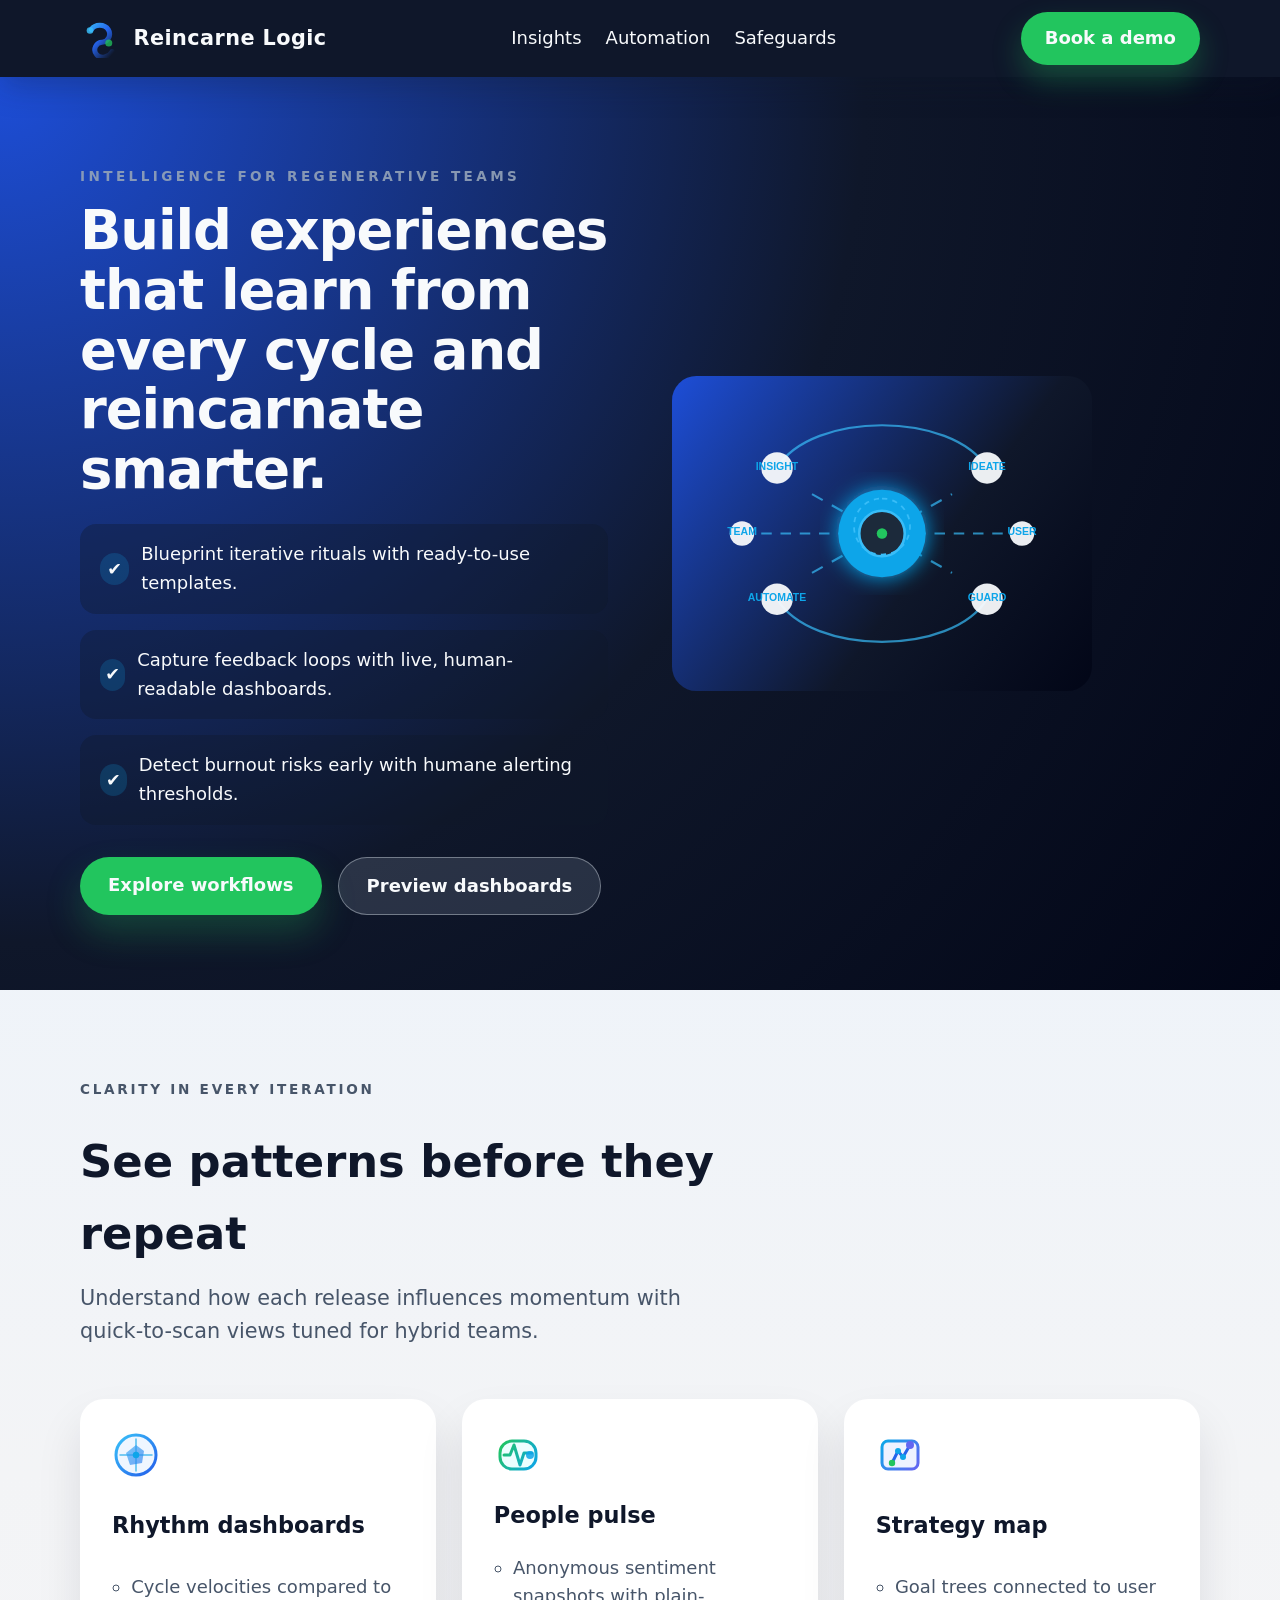
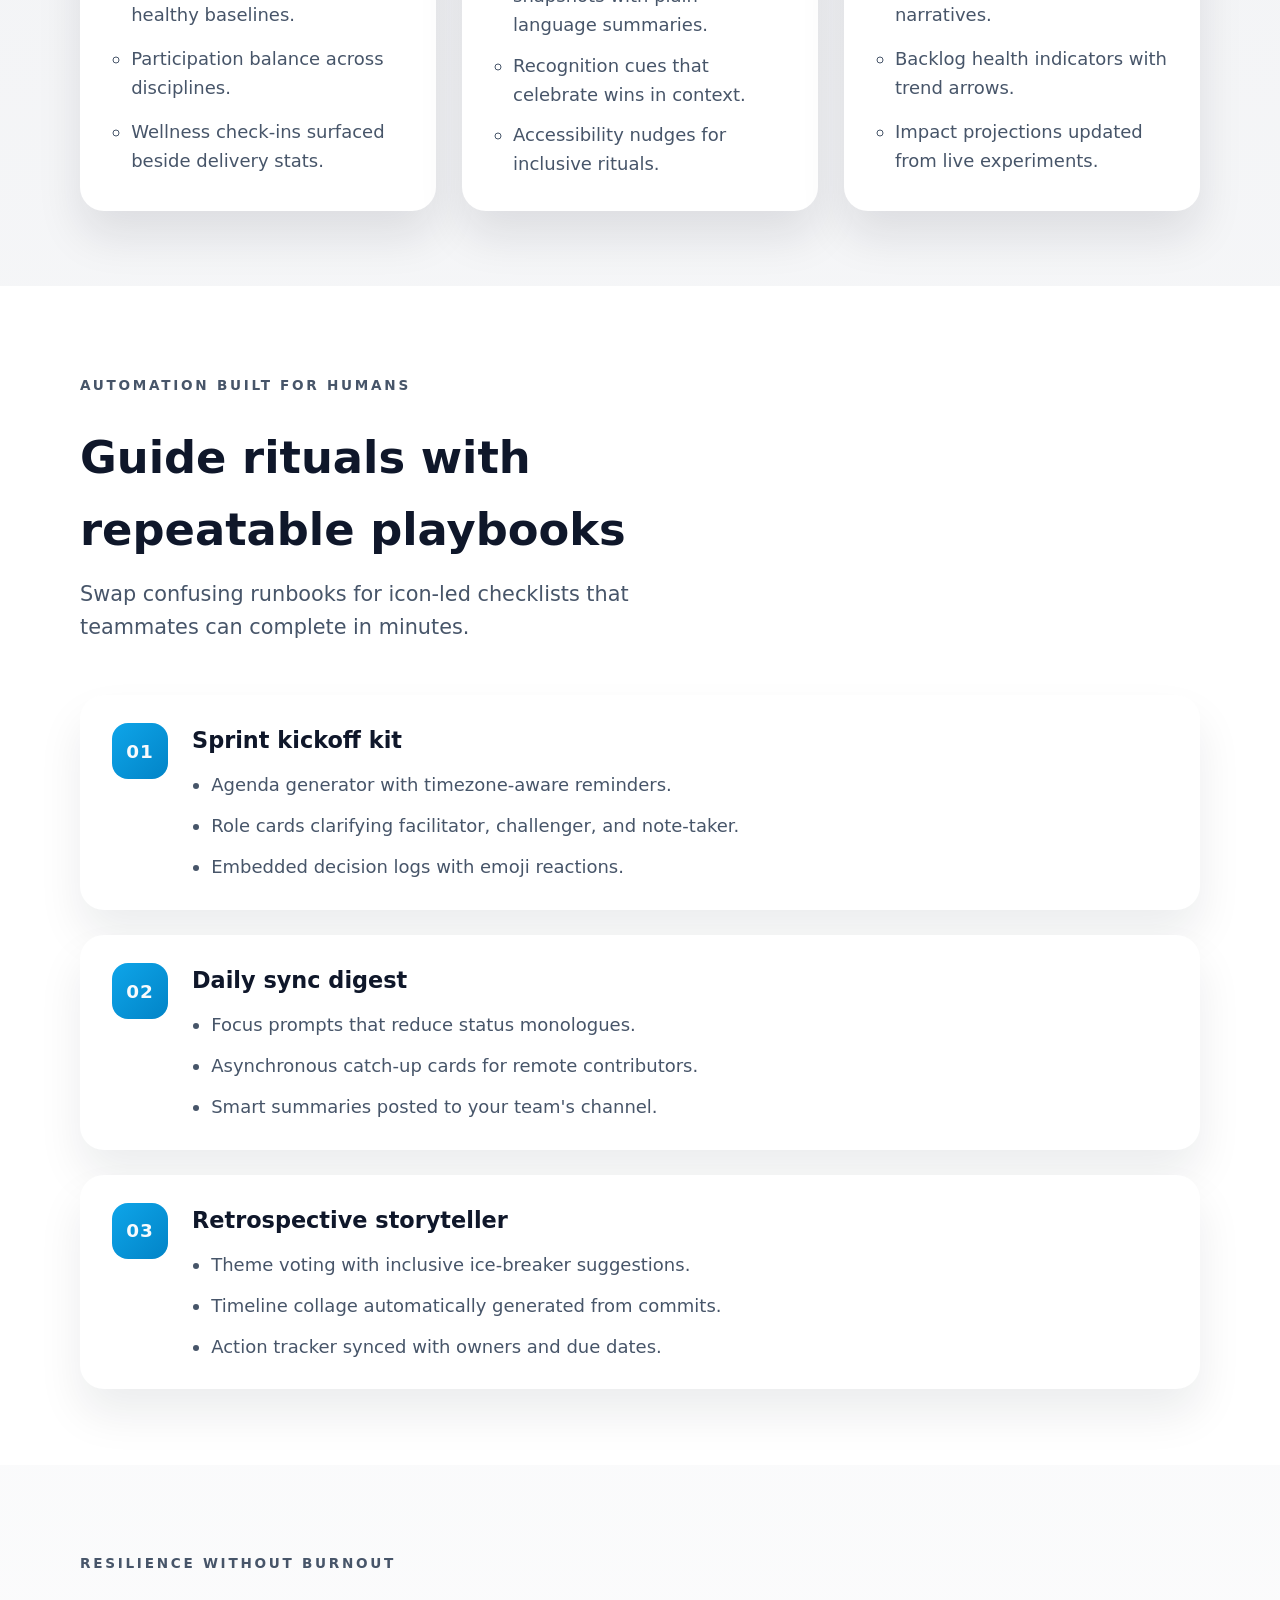
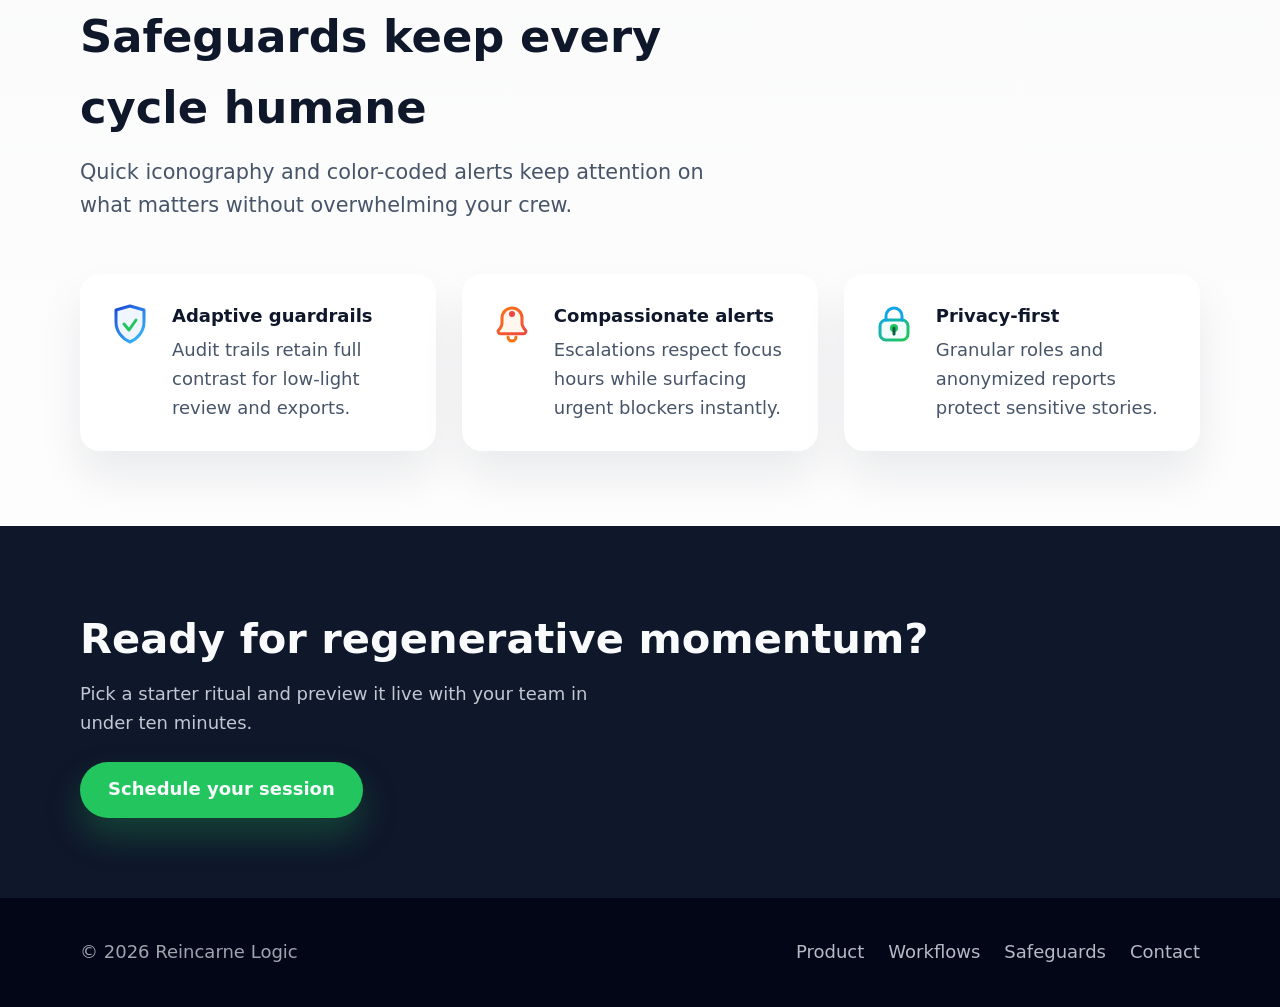
==== commit dda0da89: "Merge 97ab13a4967e9c097950fab54babf90b04cc9668 into dd16eb1edf008440b3b8f96d75b0ac9432074bac" ====
--- a/index.html
+++ b/index.html
@@ -1,383 +1,286 @@
 <!doctype html>
 <html lang="en">
   <head>
-    <meta charset="UTF-8" />
+    <meta charset="utf-8" />
     <meta name="viewport" content="width=device-width, initial-scale=1" />
-    <title>Reincarne Logic | Portfolio</title>
-    <link rel="preconnect" href="https://fonts.googleapis.com" />
-    <link rel="preconnect" href="https://fonts.gstatic.com" crossorigin />
-    <link
-      href="https://fonts.googleapis.com/css2?family=Outfit:wght@300;400;500;600;700&family=Urbanist:wght@400;500;600;700&display=swap"
-      rel="stylesheet"
+    <title>Reincarne Logic | Adaptive System Design</title>
+    <meta
+      name="description"
+      content="Design adaptive systems with clear insights, automated rituals, and resilient safeguards tailored for regenerative product teams."
     />
     <link rel="stylesheet" href="styles.css" />
   </head>
   <body>
-    <a class="skip-link" href="#main">Skip to content</a>
+    <a class="skip-link" href="#main">Skip to main content</a>
     <header class="site-header">
-      <nav class="nav" aria-label="Primary">
-        <a class="logo" href="index.html">
-          Reincarne<span class="logo-accent">Logic</span>
-        </a>
-        <button
-          class="nav-toggle"
-          type="button"
-          aria-expanded="false"
-          aria-controls="primary-navigation"
-        >
-          <span class="sr-only">Toggle navigation</span>
-          <span class="nav-toggle-bar"></span>
-          <span class="nav-toggle-bar"></span>
-          <span class="nav-toggle-bar"></span>
-        </button>
-        <ul class="nav-links" id="primary-navigation">
-          <li><a href="#projects">Projects</a></li>
-          <li><a href="#showcase">Showcase</a></li>
+      <div class="container nav-wrapper">
+        <div class="brand">
+          <img
+            src="assets/reincarne-mark.svg"
+            alt="Reincarne Logic infinity logo"
+            class="brand-mark"
+            width="40"
+            height="40"
+          />
+          <span class="brand-name">Reincarne Logic</span>
+        </div>
+        <nav aria-label="Primary">
+          <ul class="nav-links">
+            <li><a href="#insights">Insights</a></li>
+            <li><a href="#automation">Automation</a></li>
+            <li><a href="#safeguards">Safeguards</a></li>
+          </ul>
+        </nav>
+        <a class="cta-button" href="#contact">Book a demo</a>
+      </div>
+    </header>
+
+    <main id="main">
+      <section class="hero" aria-labelledby="hero-title">
+        <div class="container hero-content">
+          <div class="hero-text">
+            <p class="eyebrow">Intelligence for regenerative teams</p>
+            <h1 id="hero-title">
+              Build experiences that learn from every cycle and reincarnate
+              smarter.
+            </h1>
+            <ul class="highlight-list" aria-label="Key benefits">
+              <li>Blueprint iterative rituals with ready-to-use templates.</li>
+              <li>
+                Capture feedback loops with live, human-readable dashboards.
+              </li>
+              <li>
+                Detect burnout risks early with humane alerting thresholds.
+              </li>
+            </ul>
+            <div class="hero-actions">
+              <a class="primary-action" href="#automation">Explore workflows</a>
+              <a class="secondary-action" href="#insights"
+                >Preview dashboards</a
+              >
+            </div>
+          </div>
+          <div class="hero-visual" role="presentation">
+            <img
+              src="assets/hero-illustration.svg"
+              alt="Network nodes connecting data, automations, and safeguards"
+              class="hero-illustration"
+              width="420"
+              height="360"
+            />
+          </div>
+        </div>
+      </section>
+
+      <section id="insights" class="section" aria-labelledby="insight-title">
+        <div class="container">
+          <div class="section-header">
+            <p class="eyebrow">Clarity in every iteration</p>
+            <h2 id="insight-title">See patterns before they repeat</h2>
+            <p class="section-intro">
+              Understand how each release influences momentum with quick-to-scan
+              views tuned for hybrid teams.
+            </p>
+          </div>
+          <ul class="card-grid">
+            <li class="feature-card">
+              <img
+                src="assets/insight.svg"
+                alt="Analytics radar icon"
+                class="feature-icon"
+              />
+              <h3>Rhythm dashboards</h3>
+              <ul class="item-list">
+                <li>Cycle velocities compared to healthy baselines.</li>
+                <li>Participation balance across disciplines.</li>
+                <li>Wellness check-ins surfaced beside delivery stats.</li>
+              </ul>
+            </li>
+            <li class="feature-card">
+              <img
+                src="assets/pulse.svg"
+                alt="Pulse wave icon"
+                class="feature-icon"
+              />
+              <h3>People pulse</h3>
+              <ul class="item-list">
+                <li>
+                  Anonymous sentiment snapshots with plain-language summaries.
+                </li>
+                <li>Recognition cues that celebrate wins in context.</li>
+                <li>Accessibility nudges for inclusive rituals.</li>
+              </ul>
+            </li>
+            <li class="feature-card">
+              <img
+                src="assets/map.svg"
+                alt="Strategy map icon"
+                class="feature-icon"
+              />
+              <h3>Strategy map</h3>
+              <ul class="item-list">
+                <li>Goal trees connected to user narratives.</li>
+                <li>Backlog health indicators with trend arrows.</li>
+                <li>Impact projections updated from live experiments.</li>
+              </ul>
+            </li>
+          </ul>
+        </div>
+      </section>
+
+      <section
+        id="automation"
+        class="section section-alt"
+        aria-labelledby="automation-title"
+      >
+        <div class="container">
+          <div class="section-header">
+            <p class="eyebrow">Automation built for humans</p>
+            <h2 id="automation-title">
+              Guide rituals with repeatable playbooks
+            </h2>
+            <p class="section-intro">
+              Swap confusing runbooks for icon-led checklists that teammates can
+              complete in minutes.
+            </p>
+          </div>
+          <div class="timeline">
+            <article class="timeline-step">
+              <div class="step-label">01</div>
+              <div class="step-content">
+                <h3>Sprint kickoff kit</h3>
+                <ul class="item-list">
+                  <li>Agenda generator with timezone-aware reminders.</li>
+                  <li>
+                    Role cards clarifying facilitator, challenger, and
+                    note-taker.
+                  </li>
+                  <li>Embedded decision logs with emoji reactions.</li>
+                </ul>
+              </div>
+            </article>
+            <article class="timeline-step">
+              <div class="step-label">02</div>
+              <div class="step-content">
+                <h3>Daily sync digest</h3>
+                <ul class="item-list">
+                  <li>Focus prompts that reduce status monologues.</li>
+                  <li>Asynchronous catch-up cards for remote contributors.</li>
+                  <li>Smart summaries posted to your team's channel.</li>
+                </ul>
+              </div>
+            </article>
+            <article class="timeline-step">
+              <div class="step-label">03</div>
+              <div class="step-content">
+                <h3>Retrospective storyteller</h3>
+                <ul class="item-list">
+                  <li>Theme voting with inclusive ice-breaker suggestions.</li>
+                  <li>
+                    Timeline collage automatically generated from commits.
+                  </li>
+                  <li>Action tracker synced with owners and due dates.</li>
+                </ul>
+              </div>
+            </article>
+          </div>
+        </div>
+      </section>
+
+      <section
+        id="safeguards"
+        class="section"
+        aria-labelledby="safeguard-title"
+      >
+        <div class="container">
+          <div class="section-header">
+            <p class="eyebrow">Resilience without burnout</p>
+            <h2 id="safeguard-title">Safeguards keep every cycle humane</h2>
+            <p class="section-intro">
+              Quick iconography and color-coded alerts keep attention on what
+              matters without overwhelming your crew.
+            </p>
+          </div>
+          <div class="metric-grid" role="list">
+            <div class="metric-card" role="listitem">
+              <img
+                src="assets/shield.svg"
+                alt="Shield icon"
+                class="metric-icon"
+              />
+              <div>
+                <p class="metric-label">Adaptive guardrails</p>
+                <p class="metric-detail">
+                  Audit trails retain full contrast for low-light review and
+                  exports.
+                </p>
+              </div>
+            </div>
+            <div class="metric-card" role="listitem">
+              <img
+                src="assets/alert.svg"
+                alt="Bell alert icon"
+                class="metric-icon"
+              />
+              <div>
+                <p class="metric-label">Compassionate alerts</p>
+                <p class="metric-detail">
+                  Escalations respect focus hours while surfacing urgent
+                  blockers instantly.
+                </p>
+              </div>
+            </div>
+            <div class="metric-card" role="listitem">
+              <img
+                src="assets/lock.svg"
+                alt="Secure lock icon"
+                class="metric-icon"
+              />
+              <div>
+                <p class="metric-label">Privacy-first</p>
+                <p class="metric-detail">
+                  Granular roles and anonymized reports protect sensitive
+                  stories.
+                </p>
+              </div>
+            </div>
+          </div>
+        </div>
+      </section>
+
+      <section id="contact" class="cta-section" aria-labelledby="cta-title">
+        <div class="container cta-content">
+          <div>
+            <h2 id="cta-title">Ready for regenerative momentum?</h2>
+            <p>
+              Pick a starter ritual and preview it live with your team in under
+              ten minutes.
+            </p>
+          </div>
+          <a class="primary-action" href="mailto:hello@reincarnelogic.com"
+            >Schedule your session</a
+          >
+        </div>
+      </section>
+    </main>
+
+    <footer class="site-footer">
+      <div class="container footer-content">
+        <p class="footer-brand">© <span id="year"></span> Reincarne Logic</p>
+        <ul class="footer-links">
+          <li><a href="#insights">Product</a></li>
+          <li><a href="#automation">Workflows</a></li>
+          <li><a href="#safeguards">Safeguards</a></li>
           <li><a href="#contact">Contact</a></li>
-          <li>
-            <a
-              class="btn btn-small btn-outline"
-              href="https://example.com/reincarne-logic-resume.pdf"
-              target="_blank"
-              rel="noopener"
-              >View Resume</a
-            >
-          </li>
         </ul>
-      </nav>
-      <section class="hero" id="top">
-        <div class="hero-content">
-          <p class="eyebrow">Product Designer &amp; Creative Technologist</p>
-          <h1>Designing intelligent digital experiences that feel human.</h1>
-          <p class="lead">
-            I bridge research, design, and engineering to craft adaptive
-            interfaces, responsive visuals, and compelling product narratives.
-            Explore a selection of live prototypes and production work below.
-          </p>
-          <div class="hero-cta">
-            <a
-              class="btn btn-primary"
-              href="https://example.com/reincarne-logic-resume.pdf"
-              target="_blank"
-              rel="noopener"
-              >View Resume</a
-            >
-            <a class="btn btn-outline" href="#contact">Contact Me</a>
-          </div>
-        </div>
-        <div
-          class="slider hero-slider"
-          data-slider
-          data-auto-advance="7000"
-          aria-label="Featured visual concepts"
-          tabindex="0"
-        >
-          <div class="slider-track" data-slider-track>
-            <figure class="slide" data-slide>
-              <img
-                src="https://images.unsplash.com/photo-1553877522-43269d4ea984?auto=format&fit=crop&w=900&q=80"
-                alt="Data dashboard with bright gradients"
-              />
-              <figcaption>
-                Immersive analytics dashboard built for rapid insights.
-              </figcaption>
-            </figure>
-            <figure class="slide" data-slide>
-              <img
-                src="https://images.unsplash.com/photo-1527430253228-e93688616381?auto=format&fit=crop&w=900&q=80"
-                alt="Designer collaborating with developers"
-              />
-              <figcaption>
-                Collaborative design systems for cross-functional teams.
-              </figcaption>
-            </figure>
-            <figure class="slide" data-slide>
-              <img
-                src="https://images.unsplash.com/photo-1523475472560-d2df97ec485c?auto=format&fit=crop&w=900&q=80"
-                alt="Mobile phone showing futuristic interface"
-              />
-              <figcaption>
-                Adaptive mobile experiences with real-time personalization.
-              </figcaption>
-            </figure>
-          </div>
-          <button
-            class="slider-button slider-button--prev"
-            type="button"
-            data-slider-prev
-            aria-label="Previous visual"
-          >
-            <span aria-hidden="true">&#10094;</span>
-          </button>
-          <button
-            class="slider-button slider-button--next"
-            type="button"
-            data-slider-next
-            aria-label="Next visual"
-          >
-            <span aria-hidden="true">&#10095;</span>
-          </button>
-          <div class="slider-dots" data-slider-dots></div>
-        </div>
-      </section>
-    </header>
-    <main id="main">
-      <section class="section projects" id="projects">
-        <div class="section-heading">
-          <h2>Featured Projects</h2>
-          <p>
-            From experimental prototypes to enterprise-ready platforms, these
-            highlights demonstrate how strategy, storytelling, and technology
-            converge inside my studio.
-          </p>
-        </div>
-        <div class="project-grid">
-          <article class="project-card">
-            <a href="projects/project-aurora.html">
-              <img
-                src="https://images.unsplash.com/photo-1483478550801-ceba5fe50e8e?auto=format&fit=crop&w=900&q=80"
-                alt="Vibrant interface for Project Aurora"
-              />
-              <div class="project-card-body">
-                <h3>Project Aurora</h3>
-                <p>
-                  Scalable data visualization suite unifying research insights
-                  and live telemetry.
-                </p>
-                <span class="project-card-cta">Read the case study &rarr;</span>
-              </div>
-            </a>
-          </article>
-          <article class="project-card">
-            <a href="projects/project-echo.html">
-              <img
-                src="https://images.unsplash.com/photo-1518770660439-4636190af475?auto=format&fit=crop&w=900&q=80"
-                alt="Immersive mixed reality interface for Project Echo"
-              />
-              <div class="project-card-body">
-                <h3>Project Echo</h3>
-                <p>
-                  Immersive digital twin bringing operational clarity to
-                  distributed retail teams.
-                </p>
-                <span class="project-card-cta">Explore the story &rarr;</span>
-              </div>
-            </a>
-          </article>
-          <article class="project-card">
-            <a
-              href="https://webflow.com/made-in-webflow"
-              target="_blank"
-              rel="noopener"
-            >
-              <img
-                src="https://images.unsplash.com/photo-1521737604893-d14cc237f11d?auto=format&fit=crop&w=900&q=80"
-                alt="Team sprinting around a workspace"
-              />
-              <div class="project-card-body">
-                <h3>Momentum Sprint Kit</h3>
-                <p>
-                  Rapid ideation toolkit used to compress discovery cycles for
-                  product teams.
-                </p>
-                <span class="project-card-cta">Launch live demo &rarr;</span>
-              </div>
-            </a>
-          </article>
-          <article class="project-card">
-            <a href="projects/project-mosaic.html">
-              <img
-                src="https://images.unsplash.com/photo-1531297484001-80022131f5a1?auto=format&fit=crop&w=900&q=80"
-                alt="Notebook with UX sketches for Project Mosaic"
-              />
-              <div class="project-card-body">
-                <h3>Project Mosaic</h3>
-                <p>
-                  Modular design language that powers responsive marketing
-                  ecosystems.
-                </p>
-                <span class="project-card-cta">See deliverables &rarr;</span>
-              </div>
-            </a>
-          </article>
-        </div>
-      </section>
-
-      <section class="section project-slideshow" id="showcase">
-        <div class="section-heading">
-          <h2>Project Stories Slideshow</h2>
-          <p>
-            Cycle through the highlights to understand the challenge, my
-            approach, and the measurable outcomes that followed each engagement.
-          </p>
-        </div>
-        <div
-          class="slider project-slider"
-          data-slider
-          data-auto-advance="9000"
-          aria-label="Project stories slideshow"
-          tabindex="0"
-        >
-          <div class="slider-track" data-slider-track>
-            <article class="project-slide" data-slide>
-              <h3>Immersive Retail Twin</h3>
-              <p>
-                Built an augmented reality twin that cut onboarding time by 35%
-                and synchronized training across 120+ stores in real time.
-              </p>
-              <ul>
-                <li>Role: Creative Director &amp; Lead Prototyper</li>
-                <li>Stack: Unity, WebRTC, custom analytics service</li>
-              </ul>
-              <a class="btn btn-primary" href="projects/project-echo.html"
-                >View details</a
-              >
-            </article>
-            <article class="project-slide" data-slide>
-              <h3>Predictive Health Compass</h3>
-              <p>
-                Designed a patient-facing app that visualizes preventative care
-                paths and integrates with wearable data streams.
-              </p>
-              <ul>
-                <li>Role: Product Designer</li>
-                <li>Impact: Increased enrollment in care plans by 22%</li>
-              </ul>
-              <a
-                class="btn btn-outline"
-                href="https://dribbble.com"
-                target="_blank"
-                rel="noopener"
-                >See prototype</a
-              >
-            </article>
-            <article class="project-slide" data-slide>
-              <h3>Insight Ops Cockpit</h3>
-              <p>
-                Delivered a mission control surface that merges predictive
-                analytics with intuitive workflows for ops leaders.
-              </p>
-              <ul>
-                <li>Role: UX Engineer</li>
-                <li>Stack: React, D3.js, scalable design tokens</li>
-              </ul>
-              <a class="btn btn-primary" href="projects/project-aurora.html"
-                >Dive into Aurora</a
-              >
-            </article>
-          </div>
-          <button
-            class="slider-button slider-button--prev"
-            type="button"
-            data-slider-prev
-            aria-label="Previous project story"
-          >
-            <span aria-hidden="true">&#10094;</span>
-          </button>
-          <button
-            class="slider-button slider-button--next"
-            type="button"
-            data-slider-next
-            aria-label="Next project story"
-          >
-            <span aria-hidden="true">&#10095;</span>
-          </button>
-          <div class="slider-dots" data-slider-dots></div>
-        </div>
-      </section>
-
-      <section class="section contact-section" id="contact">
-        <div class="contact-content">
-          <div class="contact-intro">
-            <h2>Let&rsquo;s collaborate</h2>
-            <p>
-              Ready to accelerate your next product sprint or refresh an
-              existing experience? Share a few details and I&rsquo;ll follow up
-              within one business day.
-            </p>
-            <ul class="contact-highlights">
-              <li>Interactive prototypes delivered within the first week</li>
-              <li>Flexible engagements for startups and enterprise teams</li>
-              <li>Workshops that align stakeholders and clarify decisions</li>
-            </ul>
-          </div>
-          <form class="contact-form" aria-describedby="contact-note">
-            <div class="form-row">
-              <label for="name">Name</label>
-              <input
-                id="name"
-                name="name"
-                type="text"
-                autocomplete="name"
-                required
-                placeholder="Alex Smith"
-              />
-            </div>
-            <div class="form-row">
-              <label for="email">Email</label>
-              <input
-                id="email"
-                name="email"
-                type="email"
-                autocomplete="email"
-                required
-                placeholder="you@example.com"
-              />
-            </div>
-            <div class="form-row">
-              <label for="company">Company</label>
-              <input
-                id="company"
-                name="company"
-                type="text"
-                autocomplete="organization"
-                placeholder="Studio or organization"
-              />
-            </div>
-            <div class="form-row">
-              <label for="timeline">Ideal timeline</label>
-              <select id="timeline" name="timeline">
-                <option value="" disabled selected>Select a timeline</option>
-                <option value="2-weeks">2 weeks</option>
-                <option value="1-month">1 month</option>
-                <option value="quarter">1 quarter</option>
-                <option value="flexible">Flexible</option>
-              </select>
-            </div>
-            <div class="form-row">
-              <label for="message">Project details</label>
-              <textarea
-                id="message"
-                name="message"
-                rows="4"
-                required
-                placeholder="Share the goals, audience, and success metrics."
-              ></textarea>
-            </div>
-            <button class="btn btn-primary" type="submit">Send Message</button>
-            <p class="form-hint" id="contact-note">
-              Prefer email? Reach out at
-              <a href="mailto:hello@reincarne-logic.com"
-                >hello@reincarne-logic.com</a
-              >.
-            </p>
-            <p class="form-feedback" aria-live="polite"></p>
-          </form>
-        </div>
-      </section>
-    </main>
-    <footer class="site-footer">
-      <p>© 2024 Reincarne Logic. Crafted with curiosity and care.</p>
-      <div class="footer-links">
-        <a href="https://www.linkedin.com" target="_blank" rel="noopener"
-          >LinkedIn</a
-        >
-        <a href="https://www.behance.net" target="_blank" rel="noopener"
-          >Behance</a
-        >
-        <a href="mailto:hello@reincarne-logic.com">Email</a>
       </div>
     </footer>
-    <script src="scripts.js" defer></script>
+
+    <script>
+      const yearEl = document.getElementById("year");
+      if (yearEl) {
+        yearEl.textContent = new Date().getFullYear();
+      }
+    </script>
   </body>
 </html>
--- a/styles.css
+++ b/styles.css
@@ -1,18 +1,16 @@
 :root {
-  --color-bg: #050915;
-  --color-surface: rgba(14, 22, 41, 0.85);
-  --color-surface-strong: rgba(22, 33, 58, 0.95);
-  --color-accent: #7a5cff;
-  --color-accent-strong: #f07b62;
-  --color-text: #f5f8ff;
-  --color-text-muted: #b5c1e3;
-  --color-border: rgba(122, 92, 255, 0.35);
-  --shadow-lg: 0 30px 80px rgba(5, 9, 21, 0.45);
-  --shadow-md: 0 12px 40px rgba(5, 9, 21, 0.35);
-  --radius-lg: 28px;
-  --radius-md: 20px;
-  --radius-sm: 12px;
-  --transition: all 0.35s cubic-bezier(0.4, 0, 0.2, 1);
+  color-scheme: light;
+  --color-bg: #f3f4f6;
+  --color-surface: #ffffff;
+  --color-surface-alt: #0f172a;
+  --color-text: #0f172a;
+  --color-text-on-dark: #f8fafc;
+  --color-accent: #0ea5e9;
+  --color-accent-strong: #0284c7;
+  --color-success: #22c55e;
+  --color-muted: #475569;
+  --max-width: min(1120px, calc(100% - 3.5rem));
+  font-size: 16px;
 }
 
 * {
@@ -22,30 +20,30 @@
 body {
   margin: 0;
   font-family:
-    "Outfit",
-    "Urbanist",
+    "Inter",
+    "Segoe UI",
+    system-ui,
     -apple-system,
-    BlinkMacSystemFont,
-    "Segoe UI",
     sans-serif;
+  font-size: clamp(1rem, 0.98rem + 0.3vw, 1.125rem);
+  line-height: 1.6;
   color: var(--color-text);
-  background: radial-gradient(
-      circle at top left,
-      rgba(122, 92, 255, 0.18),
-      transparent 45%
-    ),
-    radial-gradient(
-      circle at 80% 20%,
-      rgba(240, 123, 98, 0.16),
-      transparent 55%
-    ),
-    linear-gradient(180deg, #050915 0%, #081128 100%);
-  min-height: 100vh;
-  line-height: 1.6;
+  background: linear-gradient(
+    180deg,
+    #e8f3ff 0%,
+    var(--color-bg) 35%,
+    #fff 100%
+  );
+}
+
+img {
+  max-width: 100%;
+  height: auto;
+  display: block;
 }
 
 a {
-  color: inherit;
+  color: var(--color-accent-strong);
   text-decoration: none;
 }
 
@@ -54,608 +52,474 @@
   text-decoration: underline;
 }
 
-img {
-  display: block;
-  max-width: 100%;
-  border-radius: inherit;
-}
-
-h1,
-h2,
-h3 {
-  font-family: "Urbanist", "Outfit", sans-serif;
-  line-height: 1.1;
-  margin-top: 0;
-  margin-bottom: 0.75rem;
-}
-
-p {
-  margin-top: 0;
-  margin-bottom: 1rem;
-}
-
-ul {
-  margin: 0;
-  padding-left: 1.2rem;
-}
-
-.section {
-  padding: clamp(3rem, 6vw, 5rem) clamp(1.5rem, 6vw, 6rem);
-}
-
 .skip-link {
   position: absolute;
-  top: -100px;
-  left: 1.5rem;
-  background: var(--color-accent);
-  color: #050915;
-  padding: 0.75rem 1.25rem;
-  border-radius: var(--radius-sm);
+  top: -4rem;
+  left: 1rem;
+  background: var(--color-accent-strong);
+  color: var(--color-text-on-dark);
+  padding: 0.75rem 1.5rem;
+  border-radius: 999px;
   font-weight: 600;
+  transition: top 0.2s ease;
   z-index: 1000;
-  transition: var(--transition);
 }
 
 .skip-link:focus {
-  top: 1.5rem;
+  top: 1rem;
+}
+
+.container {
+  width: 100%;
+  margin: 0 auto;
+  max-width: var(--max-width);
 }
 
 .site-header {
-  padding: clamp(1.5rem, 5vw, 3rem) clamp(1.5rem, 5vw, 4rem) 0;
-}
-
-.nav {
+  background: var(--color-surface-alt);
+  color: var(--color-text-on-dark);
+  padding: 0.75rem 0;
+  position: sticky;
+  top: 0;
+  z-index: 10;
+  box-shadow: 0 10px 30px rgba(15, 23, 42, 0.25);
+}
+
+.nav-wrapper {
   display: flex;
   align-items: center;
   justify-content: space-between;
   gap: 1.5rem;
-  position: relative;
-}
-
-.logo {
+}
+
+.brand {
+  display: flex;
+  align-items: center;
+  gap: 0.85rem;
   font-weight: 700;
-  font-size: clamp(1.25rem, 2vw, 1.5rem);
-  letter-spacing: 0.04em;
+  font-size: clamp(1.1rem, 1rem + 0.5vw, 1.3rem);
+  letter-spacing: 0.02em;
+}
+
+.brand-name {
+  color: var(--color-text-on-dark);
+}
+
+.nav-links {
+  display: flex;
+  gap: 1.5rem;
+  list-style: none;
+  margin: 0;
+  padding: 0;
+}
+
+.nav-links a {
+  color: var(--color-text-on-dark);
+  font-weight: 500;
+}
+
+.nav-links a:focus,
+.nav-links a:hover {
+  color: var(--color-accent);
+}
+
+.cta-button {
+  background: var(--color-success);
+  color: var(--color-text-on-dark);
+  padding: 0.75rem 1.5rem;
+  border-radius: 999px;
+  font-weight: 600;
   display: inline-flex;
   align-items: center;
-  gap: 0.35rem;
-}
-
-.logo-accent {
-  color: var(--color-accent);
-}
-
-.nav-links {
+  justify-content: center;
+  box-shadow: 0 15px 30px rgba(34, 197, 94, 0.3);
+}
+
+.cta-button:focus,
+.cta-button:hover {
+  background: #16a34a;
+}
+
+.hero {
+  padding: clamp(3rem, 4vw + 1.5rem, 6rem) 0;
+  color: var(--color-text-on-dark);
+  background: radial-gradient(
+    circle at top left,
+    #1d4ed8 0%,
+    #0f172a 55%,
+    #020617 100%
+  );
+}
+
+.hero-content {
+  display: grid;
+  gap: clamp(2rem, 5vw, 4rem);
+  grid-template-columns: repeat(auto-fit, minmax(280px, 1fr));
+  align-items: center;
+}
+
+.hero-text h1 {
+  font-size: clamp(2.4rem, 1.8rem + 2vw, 3.6rem);
+  line-height: 1.1;
+  margin: 0 0 1.5rem;
+  letter-spacing: -0.02em;
+}
+
+.hero-text .eyebrow {
+  text-transform: uppercase;
+  letter-spacing: 0.25em;
+  font-size: 0.85rem;
+  color: rgba(148, 163, 184, 0.9);
+  font-weight: 600;
+}
+
+.highlight-list {
   list-style: none;
-  display: flex;
+  margin: 0 0 2rem;
+  padding: 0;
+  display: grid;
+  gap: 1rem;
+}
+
+.highlight-list li {
+  background: rgba(15, 23, 42, 0.35);
+  border-radius: 1rem;
+  padding: 1rem 1.25rem;
+  font-weight: 500;
+  display: flex;
+  gap: 0.75rem;
+  align-items: center;
+}
+
+.highlight-list li::before {
+  content: "✔";
+  background: rgba(14, 165, 233, 0.2);
+  color: var(--color-text-on-dark);
+  border-radius: 999px;
+  width: 2rem;
+  height: 2rem;
+  display: grid;
+  place-items: center;
+  font-size: 1.1rem;
+}
+
+.hero-actions {
+  display: flex;
+  flex-wrap: wrap;
+  gap: 1rem;
+}
+
+.primary-action,
+.secondary-action {
+  padding: 0.85rem 1.75rem;
+  border-radius: 999px;
+  font-weight: 600;
+  transition:
+    transform 0.2s ease,
+    box-shadow 0.2s ease;
+}
+
+.primary-action {
+  background: var(--color-success);
+  color: var(--color-text-on-dark);
+  box-shadow: 0 18px 35px rgba(34, 197, 94, 0.25);
+}
+
+.primary-action:hover,
+.primary-action:focus {
+  transform: translateY(-2px);
+  background: #16a34a;
+}
+
+.secondary-action {
+  background: rgba(148, 163, 184, 0.2);
+  color: var(--color-text-on-dark);
+  border: 1px solid rgba(226, 232, 240, 0.4);
+}
+
+.secondary-action:hover,
+.secondary-action:focus {
+  transform: translateY(-2px);
+  background: rgba(148, 163, 184, 0.35);
+}
+
+.section {
+  padding: clamp(3rem, 4vw + 1.5rem, 5.5rem) 0;
+}
+
+.section-alt {
+  background: var(--color-surface);
+}
+
+.section-header {
+  display: grid;
+  gap: 0.75rem;
+  max-width: 58ch;
+  margin-bottom: clamp(2rem, 4vw, 3.5rem);
+}
+
+.section .eyebrow {
+  text-transform: uppercase;
+  letter-spacing: 0.2em;
+  font-size: 0.85rem;
+  color: var(--color-muted);
+  font-weight: 600;
+}
+
+.section h2 {
+  font-size: clamp(2rem, 1.6rem + 1.5vw, 2.8rem);
+  margin: 0;
+  color: var(--color-text);
+}
+
+.section-intro {
+  margin: 0;
+  color: var(--color-muted);
+  font-size: clamp(1.05rem, 1rem + 0.5vw, 1.3rem);
+}
+
+.card-grid {
+  list-style: none;
+  margin: 0;
+  padding: 0;
+  display: grid;
+  grid-template-columns: repeat(auto-fit, minmax(260px, 1fr));
+  gap: clamp(1.5rem, 2vw, 2.5rem);
+}
+
+.feature-card {
+  background: var(--color-surface);
+  border-radius: 1.5rem;
+  padding: 2rem;
+  box-shadow: 0 25px 45px rgba(15, 23, 42, 0.1);
+  display: grid;
+  gap: 1.2rem;
+}
+
+.feature-icon {
+  width: 3rem;
+  height: 3rem;
+}
+
+.feature-card h3 {
+  margin: 0;
+  font-size: 1.4rem;
+  color: var(--color-text);
+}
+
+.item-list {
+  margin: 0;
+  padding-left: 1.2rem;
+  display: grid;
+  gap: 0.75rem;
+}
+
+.item-list li {
+  color: var(--color-muted);
+}
+
+.timeline {
+  display: grid;
+  gap: clamp(1.5rem, 2vw, 2.5rem);
+}
+
+.timeline-step {
+  display: grid;
+  grid-template-columns: auto 1fr;
   gap: 1.5rem;
-  align-items: center;
-  margin: 0;
-}
-
-.nav-links a {
-  font-weight: 500;
-  font-size: 0.95rem;
-  color: var(--color-text-muted);
-  transition: color 0.2s ease;
-}
-
-.nav-links a:hover,
-.nav-links a:focus {
+  align-items: start;
+  background: var(--color-surface);
+  padding: 1.75rem 2rem;
+  border-radius: 1.5rem;
+  box-shadow: 0 25px 45px rgba(15, 23, 42, 0.08);
+}
+
+.step-label {
+  width: 3.5rem;
+  height: 3.5rem;
+  border-radius: 1rem;
+  background: linear-gradient(
+    135deg,
+    var(--color-accent) 0%,
+    var(--color-accent-strong) 100%
+  );
+  color: var(--color-text-on-dark);
+  font-weight: 700;
+  display: grid;
+  place-items: center;
+  font-size: 1.15rem;
+  letter-spacing: 0.05em;
+}
+
+.step-content h3 {
+  margin: 0 0 0.75rem;
+  font-size: 1.4rem;
   color: var(--color-text);
-  text-decoration: none;
-}
-
-.nav-toggle {
-  display: inline-flex;
-  flex-direction: column;
-  justify-content: center;
-  gap: 0.3rem;
+}
+
+.metric-grid {
+  display: grid;
+  grid-template-columns: repeat(auto-fit, minmax(260px, 1fr));
+  gap: clamp(1.5rem, 2vw, 2.5rem);
+}
+
+.metric-card {
+  background: var(--color-surface);
+  padding: 1.75rem;
+  border-radius: 1.25rem;
+  box-shadow: 0 25px 45px rgba(15, 23, 42, 0.08);
+  display: flex;
+  gap: 1.25rem;
+  align-items: flex-start;
+}
+
+.metric-icon {
   width: 2.75rem;
   height: 2.75rem;
-  border-radius: var(--radius-sm);
-  border: 1px solid transparent;
-  background: rgba(255, 255, 255, 0.05);
+}
+
+.metric-label {
+  margin: 0 0 0.35rem;
+  font-weight: 600;
   color: var(--color-text);
-  padding: 0.4rem;
-  cursor: pointer;
-  transition: var(--transition);
-}
-
-.nav-toggle:hover,
-.nav-toggle:focus {
-  border-color: rgba(255, 255, 255, 0.18);
-  background: rgba(122, 92, 255, 0.15);
-}
-
-.nav-toggle-bar {
-  width: 100%;
-  height: 2px;
-  background: currentColor;
-  border-radius: 999px;
-}
-
-.hero {
-  margin-top: clamp(2rem, 4vw, 4rem);
-  background: var(--color-surface);
-  border: 1px solid rgba(122, 92, 255, 0.2);
-  border-radius: var(--radius-lg);
-  padding: clamp(2.5rem, 6vw, 4rem);
-  display: grid;
-  grid-template-columns: repeat(auto-fit, minmax(280px, 1fr));
-  gap: clamp(2rem, 4vw, 4rem);
-  box-shadow: var(--shadow-lg);
-  backdrop-filter: blur(30px);
-}
-
-.hero-content {
-  max-width: 34rem;
-}
-
-.eyebrow {
-  text-transform: uppercase;
-  letter-spacing: 0.32em;
-  font-size: 0.75rem;
-  color: var(--color-text-muted);
-  margin-bottom: 1rem;
-}
-
-.lead {
-  font-size: 1.05rem;
-  color: var(--color-text-muted);
-}
-
-.hero-cta {
+}
+
+.metric-detail {
+  margin: 0;
+  color: var(--color-muted);
+}
+
+.cta-section {
+  background: var(--color-surface-alt);
+  color: var(--color-text-on-dark);
+  padding: clamp(3rem, 4vw + 2rem, 5rem) 0;
+}
+
+.cta-content {
   display: flex;
   flex-wrap: wrap;
-  gap: 1rem;
-  margin-top: 1.5rem;
-}
-
-.btn {
-  display: inline-flex;
-  align-items: center;
-  justify-content: center;
-  gap: 0.4rem;
-  padding: 0.85rem 1.6rem;
-  border-radius: 999px;
-  font-weight: 600;
-  font-size: 0.95rem;
-  letter-spacing: 0.01em;
-  border: 1px solid transparent;
-  transition: var(--transition);
-}
-
-.btn-primary {
-  background: linear-gradient(
-    135deg,
-    var(--color-accent),
-    var(--color-accent-strong)
-  );
-  color: #050915;
-  box-shadow: 0 18px 40px rgba(122, 92, 255, 0.3);
-}
-
-.btn-primary:hover,
-.btn-primary:focus {
-  transform: translateY(-2px) scale(1.01);
-  box-shadow: 0 24px 50px rgba(122, 92, 255, 0.35);
-  text-decoration: none;
-}
-
-.btn-outline {
-  border-color: rgba(255, 255, 255, 0.28);
-  color: var(--color-text);
-  background: transparent;
-}
-
-.btn-outline:hover,
-.btn-outline:focus {
-  border-color: rgba(255, 255, 255, 0.5);
-  background: rgba(255, 255, 255, 0.08);
-  text-decoration: none;
-}
-
-.btn-small {
-  padding: 0.5rem 1rem;
-  font-size: 0.85rem;
-}
-
-.section-heading {
-  max-width: 48rem;
-  margin-bottom: 2.5rem;
-}
-
-.section-heading p {
-  color: var(--color-text-muted);
-}
-
-.projects {
-  margin-top: clamp(3rem, 5vw, 5rem);
-}
-
-.project-grid {
-  display: grid;
-  grid-template-columns: repeat(auto-fit, minmax(240px, 1fr));
-  gap: clamp(1.5rem, 3vw, 2.25rem);
-}
-
-.project-card {
-  background: var(--color-surface);
-  border-radius: var(--radius-md);
-  border: 1px solid rgba(122, 92, 255, 0.15);
-  overflow: hidden;
-  box-shadow: var(--shadow-md);
-  transition: var(--transition);
-}
-
-.project-card:hover,
-.project-card:focus-within {
-  transform: translateY(-6px);
-  box-shadow: 0 26px 70px rgba(5, 9, 21, 0.4);
-}
-
-.project-card-body {
-  padding: 1.75rem;
-}
-
-.project-detail-grid {
-  display: grid;
-  grid-template-columns: repeat(auto-fit, minmax(220px, 1fr));
-  gap: clamp(1.5rem, 4vw, 2.5rem);
-}
-
-.detail-card {
-  background: var(--color-surface);
-  border-radius: var(--radius-md);
-  border: 1px solid rgba(122, 92, 255, 0.16);
-  padding: clamp(1.5rem, 3vw, 2.25rem);
-  box-shadow: var(--shadow-md);
-}
-
-.detail-card h3 {
-  margin-bottom: 1rem;
-}
-
-.detail-card ul {
+  align-items: center;
+  justify-content: space-between;
+  gap: 1.5rem;
+}
+
+.cta-section h2 {
+  margin: 0 0 0.5rem;
+  font-size: clamp(2rem, 1.5rem + 1.5vw, 2.6rem);
+}
+
+.cta-section p {
+  margin: 0;
+  color: rgba(226, 232, 240, 0.85);
+  max-width: 45ch;
+}
+
+.site-footer {
+  background: #020617;
+  color: rgba(226, 232, 240, 0.7);
+  padding: 2.5rem 0;
+}
+
+.footer-content {
+  display: flex;
+  flex-wrap: wrap;
+  align-items: center;
+  justify-content: space-between;
+  gap: 1rem 2rem;
+}
+
+.footer-brand {
+  margin: 0;
+  font-weight: 500;
+}
+
+.footer-links {
   list-style: none;
+  margin: 0;
   padding: 0;
-  margin: 0;
-  display: grid;
-  gap: 0.5rem;
-  color: var(--color-text-muted);
-}
-
-.process-steps {
-  display: grid;
-  grid-template-columns: repeat(auto-fit, minmax(220px, 1fr));
-  gap: clamp(1.5rem, 3vw, 2.25rem);
-}
-
-.process-step {
-  background: var(--color-surface-strong);
-  border-radius: var(--radius-md);
-  padding: clamp(1.5rem, 3vw, 2.25rem);
-  border: 1px solid rgba(122, 92, 255, 0.18);
-  box-shadow: var(--shadow-md);
-}
-
-.process-step p {
-  color: var(--color-text-muted);
-}
-
-.project-cta {
-  padding-top: 0;
-}
-
-.project-cta-card {
-  background: linear-gradient(
-    135deg,
-    rgba(122, 92, 255, 0.2),
-    rgba(240, 123, 98, 0.2)
-  );
-  border-radius: var(--radius-lg);
-  padding: clamp(2rem, 5vw, 3rem);
-  border: 1px solid rgba(122, 92, 255, 0.25);
-  box-shadow: var(--shadow-lg);
-}
-
-.project-cta-card p {
-  color: var(--color-text-muted);
-  max-width: 40rem;
-}
-
-.project-card-body p {
-  color: var(--color-text-muted);
-}
-
-.project-card-cta {
-  display: inline-flex;
-  align-items: center;
-  gap: 0.25rem;
-  color: var(--color-accent);
-  font-weight: 600;
-}
-
-.slider {
-  position: relative;
-  overflow: hidden;
-  border-radius: var(--radius-md);
-  background: var(--color-surface-strong);
-  border: 1px solid rgba(122, 92, 255, 0.18);
-  box-shadow: var(--shadow-md);
-  touch-action: pan-y;
-}
-
-.slider-track {
-  display: flex;
-  transition: transform 0.6s cubic-bezier(0.6, 0, 0.2, 1);
-}
-
-.slide,
-.project-slide {
-  min-width: 100%;
-  flex: 0 0 100%;
-  padding: clamp(1.5rem, 3vw, 2.5rem);
-}
-
-.slide img {
-  width: 100%;
-  height: clamp(14rem, 30vw, 20rem);
-  object-fit: cover;
-  margin-bottom: 1rem;
-}
-
-.slide figcaption {
-  color: var(--color-text-muted);
-  font-size: 0.9rem;
-}
-
-.project-slide {
-  display: flex;
-  flex-direction: column;
-  gap: 1rem;
-  justify-content: center;
-}
-
-.project-slide ul {
-  list-style: none;
-  padding: 0;
-  display: grid;
-  gap: 0.4rem;
-  color: var(--color-text-muted);
-}
-
-.slider-button {
-  position: absolute;
-  top: 50%;
-  transform: translateY(-50%);
-  width: 2.5rem;
-  height: 2.5rem;
-  border-radius: 50%;
-  border: none;
-  background: rgba(5, 9, 21, 0.55);
-  color: #fff;
-  display: inline-flex;
-  align-items: center;
-  justify-content: center;
-  cursor: pointer;
-  transition: var(--transition);
-  z-index: 2;
-}
-
-.slider-button--prev {
-  left: 1rem;
-}
-
-.slider-button--next {
-  right: 1rem;
-}
-
-.slider-button:hover,
-.slider-button:focus {
-  background: rgba(122, 92, 255, 0.85);
-  transform: translateY(-50%) scale(1.05);
-}
-
-.slider-dots {
-  position: absolute;
-  inset-inline: 0;
-  bottom: 1rem;
-  display: flex;
-  justify-content: center;
-  gap: 0.5rem;
-}
-
-.slider-dots button {
-  width: 0.65rem;
-  height: 0.65rem;
-  border-radius: 50%;
-  border: none;
-  background: rgba(255, 255, 255, 0.35);
-  cursor: pointer;
-  transition:
-    transform 0.3s ease,
-    background 0.3s ease;
-}
-
-.slider-dots button.is-active {
-  transform: scale(1.25);
-  background: var(--color-accent-strong);
-}
-
-.contact-section {
-  padding-bottom: clamp(4rem, 7vw, 6rem);
-}
-
-.contact-content {
-  display: grid;
-  grid-template-columns: repeat(auto-fit, minmax(280px, 1fr));
-  gap: clamp(2rem, 4vw, 3rem);
-  background: var(--color-surface);
-  border: 1px solid rgba(122, 92, 255, 0.18);
-  padding: clamp(2.5rem, 5vw, 3.5rem);
-  border-radius: var(--radius-lg);
-  box-shadow: var(--shadow-lg);
-  backdrop-filter: blur(24px);
-}
-
-.contact-intro p,
-.contact-intro li {
-  color: var(--color-text-muted);
-}
-
-.contact-highlights {
-  list-style: disc;
-  padding-left: 1.1rem;
-  display: grid;
-  gap: 0.5rem;
-}
-
-.contact-form {
-  display: grid;
-  gap: 1.25rem;
-  background: rgba(8, 14, 29, 0.55);
-  padding: clamp(1.75rem, 4vw, 2.5rem);
-  border-radius: var(--radius-md);
-  border: 1px solid rgba(122, 92, 255, 0.22);
-  box-shadow: inset 0 0 0 1px rgba(255, 255, 255, 0.05);
-}
-
-.form-row {
-  display: grid;
-  gap: 0.65rem;
-}
-
-label {
-  font-weight: 500;
-}
-
-input,
-textarea,
-select {
-  width: 100%;
-  background: rgba(255, 255, 255, 0.05);
-  border: 1px solid rgba(255, 255, 255, 0.1);
-  border-radius: 14px;
-  padding: 0.85rem 1rem;
-  color: var(--color-text);
-  font-size: 0.95rem;
-  transition:
-    border 0.2s ease,
-    box-shadow 0.2s ease;
-}
-
-input:focus,
-textarea:focus,
-select:focus {
-  outline: none;
-  border-color: rgba(122, 92, 255, 0.6);
-  box-shadow: 0 0 0 3px rgba(122, 92, 255, 0.25);
-}
-
-textarea {
-  resize: vertical;
-}
-
-.form-hint {
-  font-size: 0.85rem;
-  color: var(--color-text-muted);
-}
-
-.form-feedback {
-  min-height: 1.2rem;
-  font-weight: 500;
-  color: var(--color-accent-strong);
-}
-
-.form-feedback.is-error {
-  color: #ff9b9b;
-}
-
-.site-footer {
-  padding: 2.5rem clamp(1.5rem, 6vw, 4rem) 3rem;
-  border-top: 1px solid rgba(122, 92, 255, 0.18);
-  display: flex;
-  flex-wrap: wrap;
-  gap: 1rem;
-  justify-content: space-between;
-  align-items: center;
-  color: var(--color-text-muted);
-}
-
-.footer-links {
-  display: inline-flex;
-  gap: 1.25rem;
+  display: flex;
+  gap: 1.5rem;
+}
+
+.footer-links a {
+  color: rgba(226, 232, 240, 0.8);
   font-weight: 500;
 }
 
 .footer-links a:hover,
 .footer-links a:focus {
-  color: var(--color-text);
-  text-decoration: none;
-}
-
-.sr-only {
-  position: absolute;
-  width: 1px;
-  height: 1px;
-  padding: 0;
-  margin: -1px;
-  overflow: hidden;
-  clip: rect(0, 0, 0, 0);
-  border: 0;
-}
-
-@media (max-width: 800px) {
+  color: #f8fafc;
+}
+
+@media (max-width: 900px) {
   .nav-links {
-    position: absolute;
-    inset-inline-end: 0;
-    top: calc(100% + 0.75rem);
-    background: var(--color-surface-strong);
-    border-radius: var(--radius-md);
-    padding: 1.5rem;
-    flex-direction: column;
     gap: 1rem;
-    min-width: min(70vw, 16rem);
-    box-shadow: var(--shadow-md);
-    border: 1px solid rgba(122, 92, 255, 0.18);
+  }
+
+  .cta-button {
     display: none;
   }
-
-  .nav-links.is-open {
-    display: flex;
-  }
-}
-
-@media (min-width: 801px) {
-  .nav-toggle {
-    display: none;
-  }
-}
-
-@media (max-width: 700px) {
+}
+
+@media (max-width: 720px) {
+  :root {
+    --max-width: min(640px, calc(100% - 2.25rem));
+  }
+
+  body {
+    font-size: clamp(1rem, 0.96rem + 0.4vw, 1.1rem);
+  }
+
+  .nav-wrapper {
+    flex-wrap: wrap;
+    justify-content: center;
+  }
+
   .hero {
-    padding: 2rem;
-  }
-
-  .slider-button {
-    display: none;
-  }
-
-  .site-footer {
+    text-align: left;
+  }
+
+  .highlight-list li {
+    font-size: 0.95rem;
+  }
+
+  .timeline-step {
+    grid-template-columns: 1fr;
+  }
+
+  .step-label {
+    width: 3rem;
+    height: 3rem;
+  }
+
+  .cta-content {
     flex-direction: column;
     align-items: flex-start;
   }
-}
-
-@media (prefers-reduced-motion: reduce) {
-  *,
-  *::before,
-  *::after {
-    animation-duration: 0.01ms !important;
-    animation-iteration-count: 1 !important;
-    transition-duration: 0.01ms !important;
-    scroll-behavior: auto !important;
-  }
-}
+
+  .footer-links {
+    flex-wrap: wrap;
+    gap: 0.75rem 1.25rem;
+  }
+}
+
+@media (max-width: 520px) {
+  .nav-links {
+    flex-wrap: wrap;
+    justify-content: center;
+  }
+
+  .hero-text h1 {
+    font-size: clamp(2rem, 1.7rem + 3vw, 2.4rem);
+  }
+
+  .section h2 {
+    font-size: clamp(1.8rem, 1.6rem + 2vw, 2.2rem);
+  }
+
+  .metric-card,
+  .feature-card,
+  .timeline-step {
+    padding: 1.5rem;
+  }
+}
